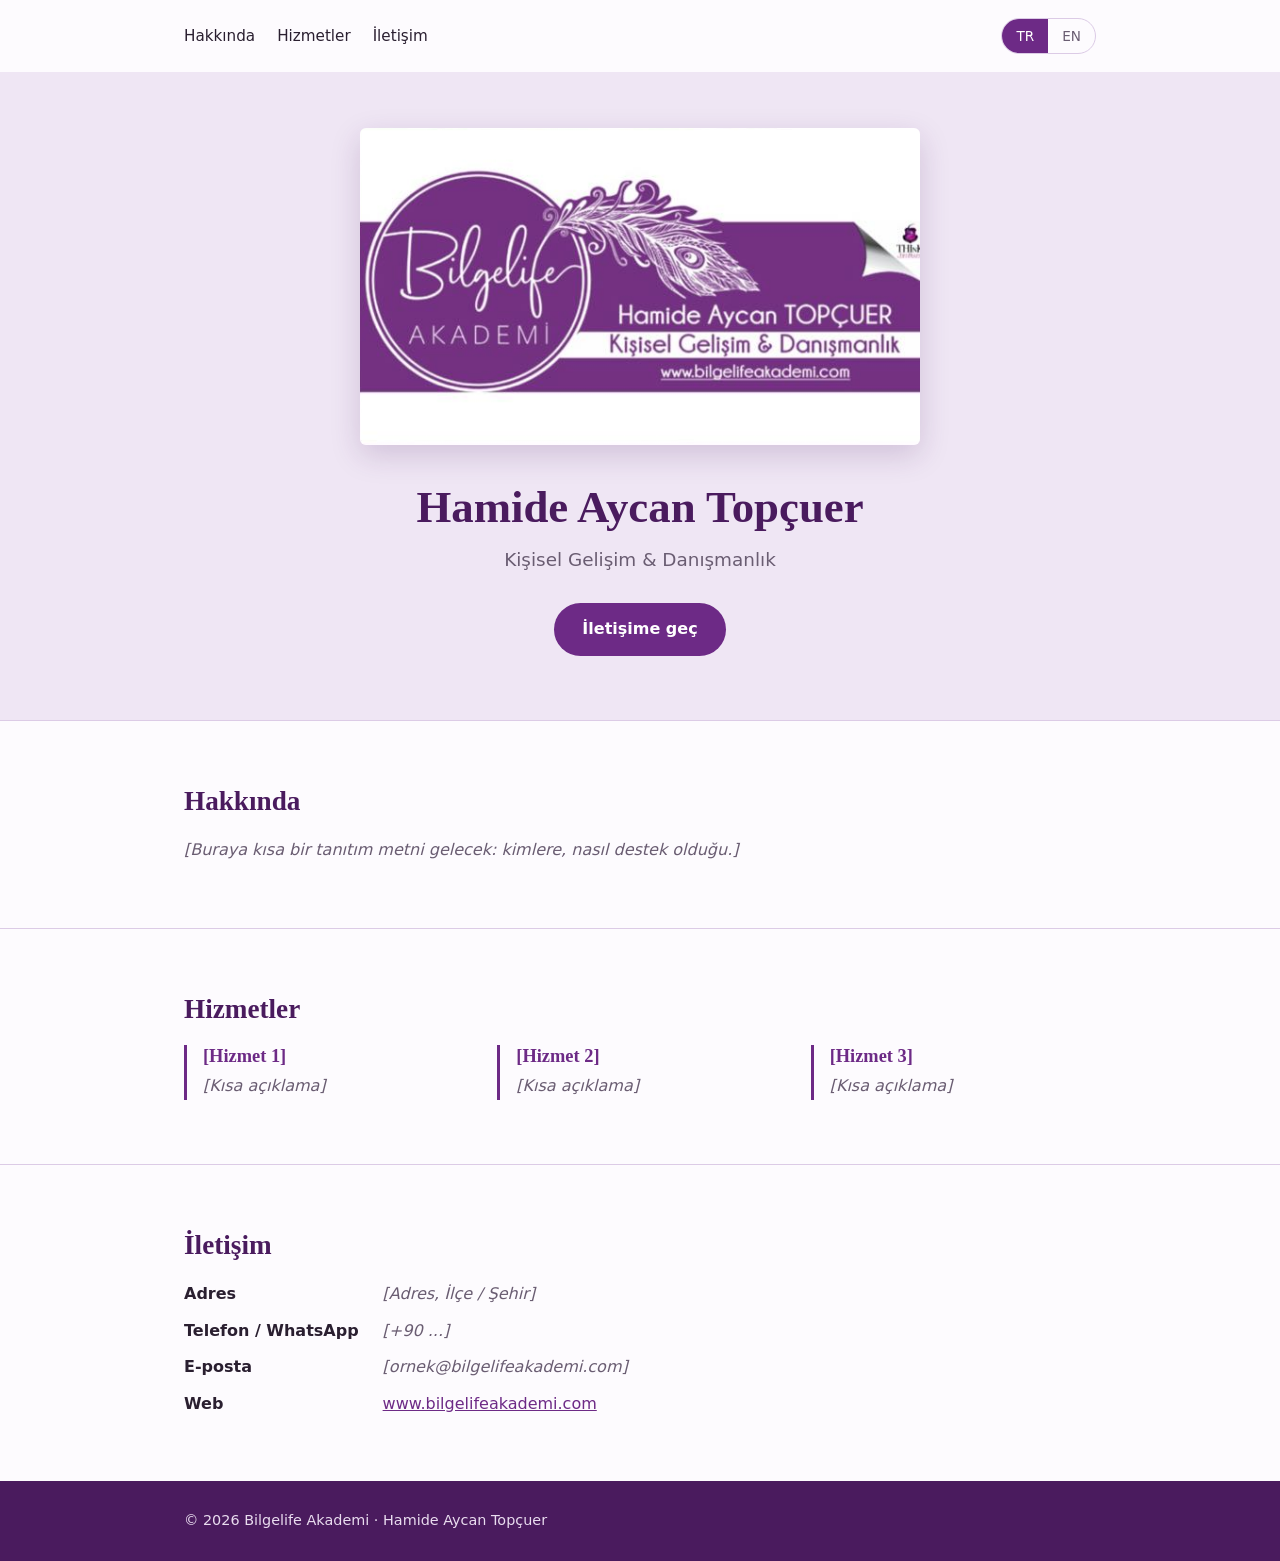
==== index.html @ 2904d598 "website test" ====
<!DOCTYPE html>
<html lang="tr">
<head>
  <meta charset="UTF-8">
  <meta name="viewport" content="width=device-width, initial-scale=1">
  <title>Bilgelife Akademi – Hamide Aycan Topçuer</title>
  <meta name="description" content="Bilgelife Akademi – Kişisel Gelişim & Danışmanlık">
  <style>
    :root {
      --plum: #6d2a86;
      --plum-deep: #4a1b5e;
      --lilac: #efe6f4;
      --paper: #fdfbfe;
      --ink: #2a1f30;
      --muted: #6a5d72;
      --line: #dccbe6;
    }
    * { box-sizing: border-box; margin: 0; padding: 0; }
    html { scroll-behavior: smooth; }
    body {
      font-family: "Segoe UI", system-ui, -apple-system, Roboto, Helvetica, Arial, sans-serif;
      background: var(--paper);
      color: var(--ink);
      line-height: 1.65;
    }
    h1, h2, h3 { font-family: Georgia, "Times New Roman", serif; font-weight: 600; line-height: 1.2; }
    a { color: var(--plum); }
    a:focus-visible, button:focus-visible { outline: 3px solid var(--plum); outline-offset: 3px; border-radius: 4px; }

    .wrap { max-width: 960px; margin: 0 auto; padding: 0 24px; }

    /* Kopfzeile */
    header .wrap { display: flex; justify-content: space-between; align-items: center; padding-top: 18px; padding-bottom: 18px; }
    header nav { display: flex; gap: 22px; font-size: 0.95rem; }
    header nav a { text-decoration: none; color: var(--ink); }
    header nav a:hover { color: var(--plum); }
    .lang { display: flex; border: 1px solid var(--line); border-radius: 999px; overflow: hidden; }
    .lang button {
      background: none; border: 0; padding: 6px 14px; cursor: pointer;
      font: inherit; font-size: 0.85rem; color: var(--muted);
    }
    .lang button[aria-pressed="true"] { background: var(--plum); color: #fff; }

    /* Hero */
    .hero { background: var(--lilac); border-bottom: 1px solid var(--line); }
    .hero .wrap { padding-top: 56px; padding-bottom: 64px; text-align: center; }
    .hero img {
      width: min(100%, 560px); height: auto; display: block; margin: 0 auto 36px;
      border-radius: 6px; box-shadow: 0 10px 30px rgba(74, 27, 94, 0.18);
    }
    .hero h1 { font-size: clamp(1.9rem, 5vw, 2.8rem); color: var(--plum-deep); }
    .hero p.role { margin-top: 10px; font-size: 1.15rem; color: var(--muted); }
    .btn {
      display: inline-block; margin-top: 28px; padding: 13px 28px;
      background: var(--plum); color: #fff; text-decoration: none;
      border-radius: 999px; font-weight: 600;
    }
    .btn:hover { background: var(--plum-deep); }

    /* Abschnitte */
    section { padding: 64px 0; }
    section + section { border-top: 1px solid var(--line); }
    h2 { font-size: 1.7rem; color: var(--plum-deep); margin-bottom: 20px; }
    .text { max-width: 62ch; }
    .todo { color: var(--muted); font-style: italic; }

    .services { display: grid; grid-template-columns: repeat(auto-fit, minmax(240px, 1fr)); gap: 28px; margin-top: 8px; }
    .services h3 { font-size: 1.15rem; margin-bottom: 6px; color: var(--plum); }
    .services div { border-left: 3px solid var(--plum); padding-left: 16px; }

    dl { display: grid; grid-template-columns: max-content 1fr; gap: 10px 24px; }
    dt { font-weight: 600; }

    footer { background: var(--plum-deep); color: #e9dcef; padding: 28px 0; font-size: 0.9rem; }
    footer a { color: #fff; }

    @media (max-width: 620px) {
      header nav { display: none; }
      dl { grid-template-columns: 1fr; gap: 2px; }
      dd { margin-bottom: 12px; }
    }
    @media (prefers-reduced-motion: reduce) { html { scroll-behavior: auto; } }
  </style>
</head>
<body>

  <header>
    <div class="wrap">
      <nav aria-label="Menü">
        <a href="#hakkinda" data-i18n="nav_about">Hakkında</a>
        <a href="#hizmetler" data-i18n="nav_services">Hizmetler</a>
        <a href="#iletisim" data-i18n="nav_contact">İletişim</a>
      </nav>
      <div class="lang" role="group" aria-label="Dil / Language">
        <button type="button" data-lang="tr" aria-pressed="true">TR</button>
        <button type="button" data-lang="en" aria-pressed="false">EN</button>
      </div>
    </div>
  </header>

  <main>
    <div class="hero">
      <div class="wrap">
        <img src="logo.png" alt="Bilgelife Akademi – Hamide Aycan Topçuer, Kişisel Gelişim &amp; Danışmanlık" width="594" height="336">
        <h1>Hamide Aycan Topçuer</h1>
        <p class="role" data-i18n="role">Kişisel Gelişim &amp; Danışmanlık</p>
        <a class="btn" href="#iletisim" data-i18n="cta">İletişime geç</a>
      </div>
    </div>

    <section id="hakkinda">
      <div class="wrap">
        <h2 data-i18n="about_h">Hakkında</h2>
        <p class="text todo" data-i18n="about_p">[Buraya kısa bir tanıtım metni gelecek: kimlere, nasıl destek olduğu.]</p>
      </div>
    </section>

    <section id="hizmetler">
      <div class="wrap">
        <h2 data-i18n="services_h">Hizmetler</h2>
        <div class="services">
          <div>
            <h3 data-i18n="s1_h">[Hizmet 1]</h3>
            <p class="todo" data-i18n="s_p">[Kısa açıklama]</p>
          </div>
          <div>
            <h3 data-i18n="s2_h">[Hizmet 2]</h3>
            <p class="todo" data-i18n="s_p">[Kısa açıklama]</p>
          </div>
          <div>
            <h3 data-i18n="s3_h">[Hizmet 3]</h3>
            <p class="todo" data-i18n="s_p">[Kısa açıklama]</p>
          </div>
        </div>
      </div>
    </section>

    <section id="iletisim">
      <div class="wrap">
        <h2 data-i18n="contact_h">İletişim</h2>
        <dl>
          <dt data-i18n="c_address">Adres</dt>
          <dd class="todo">[Adres, İlçe / Şehir]</dd>
          <dt data-i18n="c_phone">Telefon / WhatsApp</dt>
          <dd class="todo">[+90 ...]</dd>
          <dt data-i18n="c_mail">E-posta</dt>
          <dd class="todo">[ornek@bilgelifeakademi.com]</dd>
          <dt data-i18n="c_web">Web</dt>
          <dd><a href="https://www.bilgelifeakademi.com">www.bilgelifeakademi.com</a></dd>
        </dl>
      </div>
    </section>
  </main>

  <footer>
    <div class="wrap">© <span id="year"></span> Bilgelife Akademi · Hamide Aycan Topçuer</div>
  </footer>

  <script>
    const T = {
      tr: {
        nav_about: "Hakkında", nav_services: "Hizmetler", nav_contact: "İletişim",
        role: "Kişisel Gelişim & Danışmanlık", cta: "İletişime geç",
        about_h: "Hakkında",
        about_p: "[Buraya kısa bir tanıtım metni gelecek: kimlere, nasıl destek olduğu.]",
        services_h: "Hizmetler",
        s1_h: "[Hizmet 1]", s2_h: "[Hizmet 2]", s3_h: "[Hizmet 3]", s_p: "[Kısa açıklama]",
        contact_h: "İletişim", c_address: "Adres", c_phone: "Telefon / WhatsApp", c_mail: "E-posta", c_web: "Web"
      },
      en: {
        nav_about: "About", nav_services: "Services", nav_contact: "Contact",
        role: "Personal Development & Counseling", cta: "Get in touch",
        about_h: "About",
        about_p: "[A short introduction goes here: who she supports and how.]",
        services_h: "Services",
        s1_h: "[Service 1]", s2_h: "[Service 2]", s3_h: "[Service 3]", s_p: "[Short description]",
        contact_h: "Contact", c_address: "Address", c_phone: "Phone / WhatsApp", c_mail: "Email", c_web: "Web"
      }
    };

    function setLang(lang) {
      document.documentElement.lang = lang;
      document.querySelectorAll("[data-i18n]").forEach(el => {
        el.textContent = T[lang][el.dataset.i18n];
      });
      document.querySelectorAll(".lang button").forEach(b => {
        b.setAttribute("aria-pressed", b.dataset.lang === lang);
      });
      try { localStorage.setItem("lang", lang); } catch (e) {}
    }

    document.querySelectorAll(".lang button").forEach(b =>
      b.addEventListener("click", () => setLang(b.dataset.lang))
    );

    let saved = "tr";
    try { saved = localStorage.getItem("lang") || "tr"; } catch (e) {}
    setLang(saved);
    document.getElementById("year").textContent = new Date().getFullYear();
  </script>
</body>
</html>
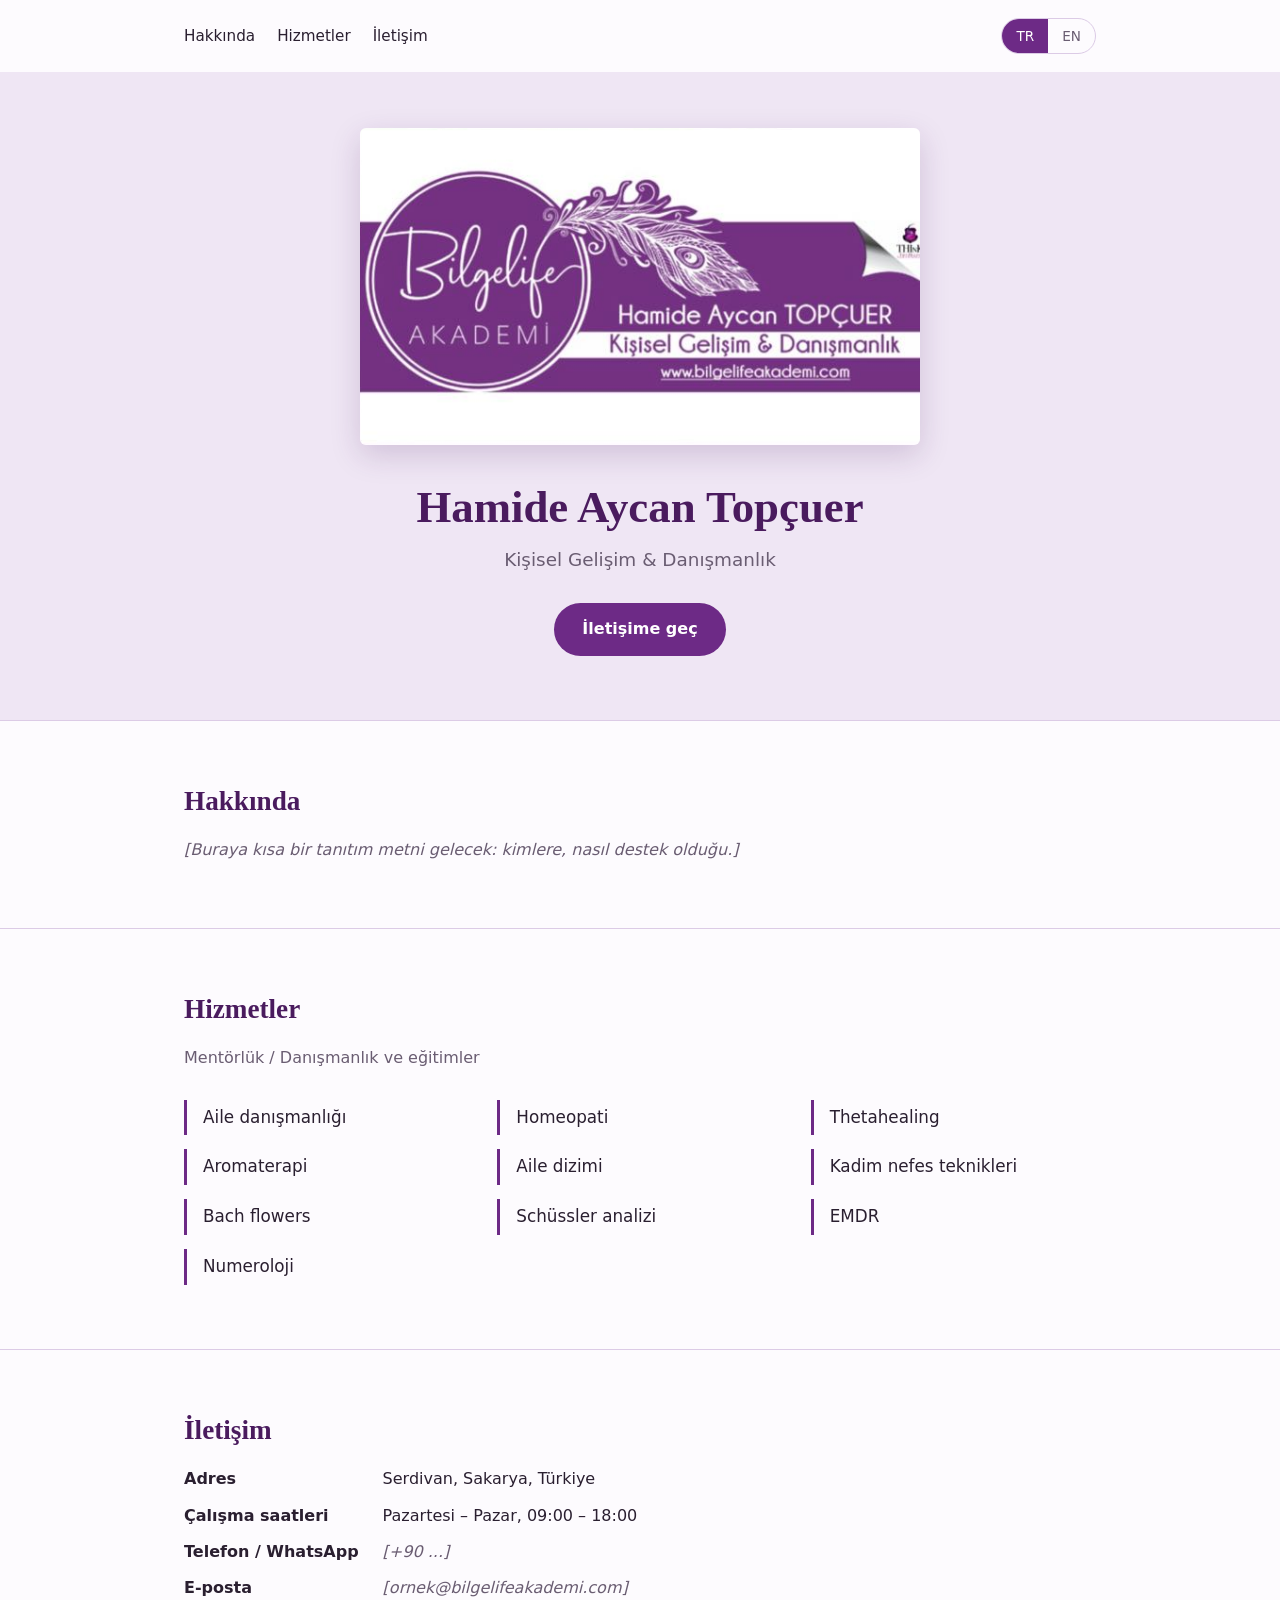
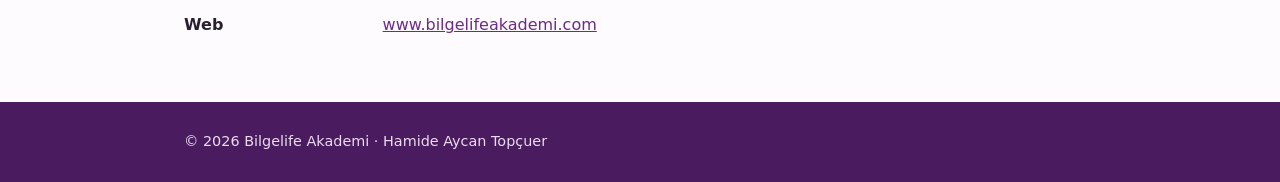
==== commit 9484e89e: "website test" ====
--- a/index.html
+++ b/index.html
@@ -64,9 +64,9 @@
     .text { max-width: 62ch; }
     .todo { color: var(--muted); font-style: italic; }
 
-    .services { display: grid; grid-template-columns: repeat(auto-fit, minmax(240px, 1fr)); gap: 28px; margin-top: 8px; }
-    .services h3 { font-size: 1.15rem; margin-bottom: 6px; color: var(--plum); }
-    .services div { border-left: 3px solid var(--plum); padding-left: 16px; }
+    .lead { max-width: 62ch; color: var(--muted); margin-bottom: 28px; }
+    .services { list-style: none; display: grid; grid-template-columns: repeat(auto-fit, minmax(230px, 1fr)); gap: 14px 28px; }
+    .services li { border-left: 3px solid var(--plum); padding: 4px 0 4px 16px; font-size: 1.05rem; }
 
     dl { display: grid; grid-template-columns: max-content 1fr; gap: 10px 24px; }
     dt { font-weight: 600; }
@@ -118,20 +118,19 @@
     <section id="hizmetler">
       <div class="wrap">
         <h2 data-i18n="services_h">Hizmetler</h2>
-        <div class="services">
-          <div>
-            <h3 data-i18n="s1_h">[Hizmet 1]</h3>
-            <p class="todo" data-i18n="s_p">[Kısa açıklama]</p>
-          </div>
-          <div>
-            <h3 data-i18n="s2_h">[Hizmet 2]</h3>
-            <p class="todo" data-i18n="s_p">[Kısa açıklama]</p>
-          </div>
-          <div>
-            <h3 data-i18n="s3_h">[Hizmet 3]</h3>
-            <p class="todo" data-i18n="s_p">[Kısa açıklama]</p>
-          </div>
-        </div>
+        <p class="lead" data-i18n="services_lead">Mentörlük / Danışmanlık ve eğitimler</p>
+        <ul class="services">
+          <li data-i18n="sv1">Aile danışmanlığı</li>
+          <li data-i18n="sv2">Homeopati</li>
+          <li data-i18n="sv3">Thetahealing</li>
+          <li data-i18n="sv4">Aromaterapi</li>
+          <li data-i18n="sv5">Aile dizimi</li>
+          <li data-i18n="sv6">Kadim nefes teknikleri</li>
+          <li data-i18n="sv7">Bach flowers</li>
+          <li data-i18n="sv8">Schüssler analizi</li>
+          <li data-i18n="sv9">EMDR</li>
+          <li data-i18n="sv10">Numeroloji</li>
+        </ul>
       </div>
     </section>
 
@@ -140,7 +139,9 @@
         <h2 data-i18n="contact_h">İletişim</h2>
         <dl>
           <dt data-i18n="c_address">Adres</dt>
-          <dd class="todo">[Adres, İlçe / Şehir]</dd>
+          <dd data-i18n="c_address_v">Serdivan, Sakarya, Türkiye <span class="todo">[+ Sokak / No]</span></dd>
+          <dt data-i18n="c_hours">Çalışma saatleri</dt>
+          <dd data-i18n="c_hours_v">Pazartesi – Pazar, 09:00 – 18:00</dd>
           <dt data-i18n="c_phone">Telefon / WhatsApp</dt>
           <dd class="todo">[+90 ...]</dd>
           <dt data-i18n="c_mail">E-posta</dt>
@@ -164,8 +165,11 @@
         about_h: "Hakkında",
         about_p: "[Buraya kısa bir tanıtım metni gelecek: kimlere, nasıl destek olduğu.]",
         services_h: "Hizmetler",
-        s1_h: "[Hizmet 1]", s2_h: "[Hizmet 2]", s3_h: "[Hizmet 3]", s_p: "[Kısa açıklama]",
-        contact_h: "İletişim", c_address: "Adres", c_phone: "Telefon / WhatsApp", c_mail: "E-posta", c_web: "Web"
+        services_lead: "Mentörlük / Danışmanlık ve eğitimler",
+        sv1: "Aile danışmanlığı", sv2: "Homeopati", sv3: "Thetahealing", sv4: "Aromaterapi", sv5: "Aile dizimi",
+        sv6: "Kadim nefes teknikleri", sv7: "Bach flowers", sv8: "Schüssler analizi", sv9: "EMDR", sv10: "Numeroloji",
+        contact_h: "İletişim", c_address: "Adres", c_address_v: "Serdivan, Sakarya, Türkiye",
+        c_hours: "Çalışma saatleri", c_hours_v: "Pazartesi – Pazar, 09:00 – 18:00", c_phone: "Telefon / WhatsApp", c_mail: "E-posta", c_web: "Web"
       },
       en: {
         nav_about: "About", nav_services: "Services", nav_contact: "Contact",
@@ -173,8 +177,11 @@
         about_h: "About",
         about_p: "[A short introduction goes here: who she supports and how.]",
         services_h: "Services",
-        s1_h: "[Service 1]", s2_h: "[Service 2]", s3_h: "[Service 3]", s_p: "[Short description]",
-        contact_h: "Contact", c_address: "Address", c_phone: "Phone / WhatsApp", c_mail: "Email", c_web: "Web"
+        services_lead: "Mentoring / counseling and training",
+        sv1: "Family counseling", sv2: "Homeopathy", sv3: "ThetaHealing", sv4: "Aromatherapy", sv5: "Family constellation",
+        sv6: "Ancient breathing techniques", sv7: "Bach flowers", sv8: "Schüssler analysis", sv9: "EMDR", sv10: "Numerology",
+        contact_h: "Contact", c_address: "Address", c_address_v: "Serdivan, Sakarya, Türkiye",
+        c_hours: "Opening hours", c_hours_v: "Monday – Sunday, 09:00 – 18:00", c_phone: "Phone / WhatsApp", c_mail: "Email", c_web: "Web"
       }
     };
 
@@ -199,4 +206,4 @@
     document.getElementById("year").textContent = new Date().getFullYear();
   </script>
 </body>
-</html>
+</html>
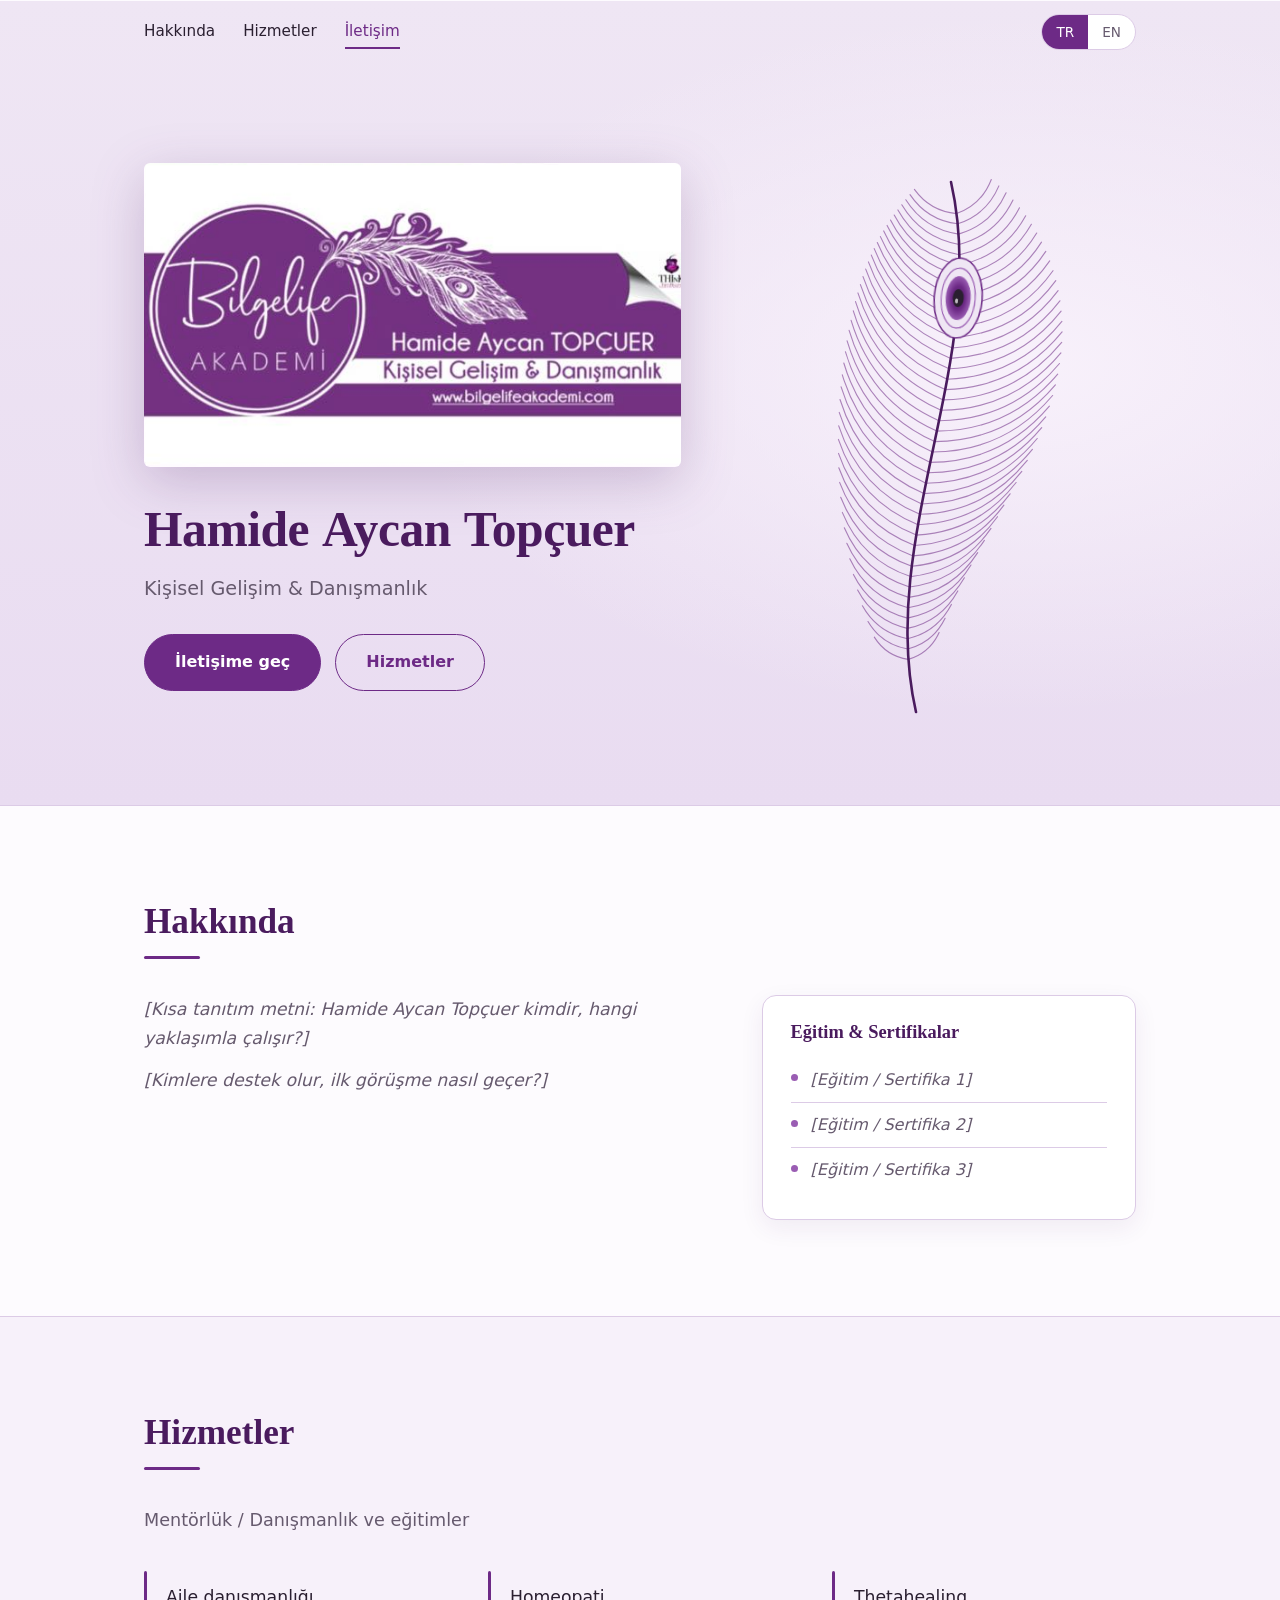
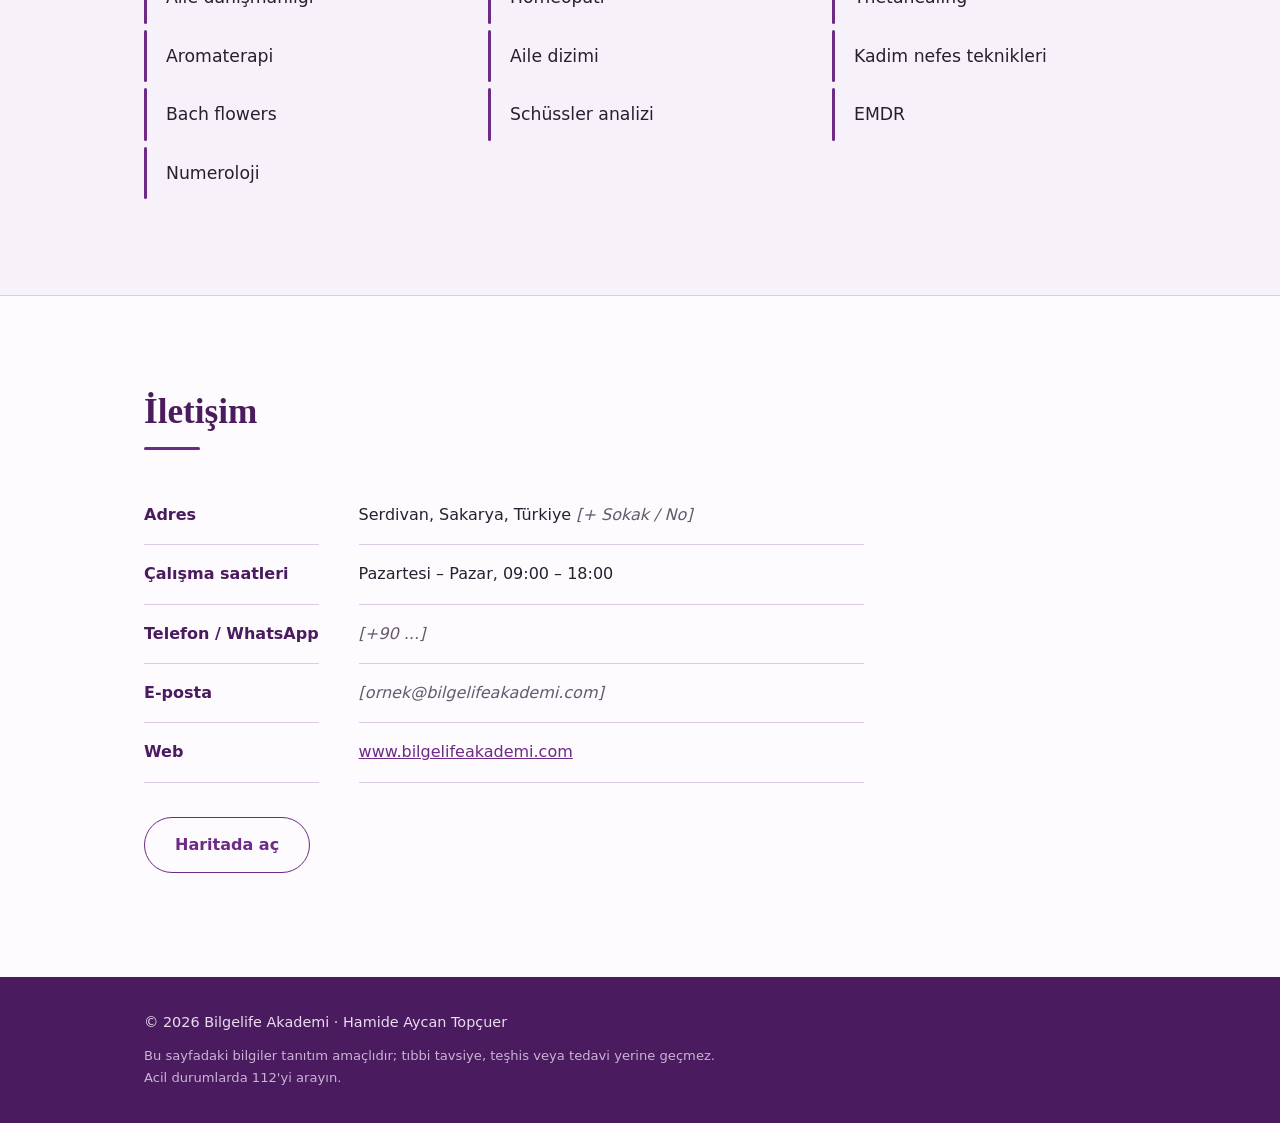
==== commit 5499153a: "upgrade" ====
--- a/index.html
+++ b/index.html
@@ -4,87 +4,198 @@
   <meta charset="UTF-8">
   <meta name="viewport" content="width=device-width, initial-scale=1">
   <title>Bilgelife Akademi – Hamide Aycan Topçuer</title>
-  <meta name="description" content="Bilgelife Akademi – Kişisel Gelişim & Danışmanlık">
+  <meta name="description" content="Bilgelife Akademi – Kişisel Gelişim & Danışmanlık. Serdivan, Sakarya.">
+  <meta name="theme-color" content="#6d2a86">
+  <meta property="og:title" content="Bilgelife Akademi – Hamide Aycan Topçuer">
+  <meta property="og:description" content="Kişisel Gelişim & Danışmanlık – Serdivan, Sakarya">
+  <meta property="og:image" content="logo.png">
+  <link rel="icon" href="data:image/svg+xml,%3Csvg xmlns='http://www.w3.org/2000/svg' viewBox='0 0 64 64'%3E%3Ccircle cx='32' cy='32' r='30' fill='%236d2a86'/%3E%3Ctext x='32' y='43' font-size='34' text-anchor='middle' fill='white' font-family='Georgia,serif'%3EB%3C/text%3E%3C/svg%3E">
+  <script>document.documentElement.classList.add('js');</script>
   <style>
     :root {
       --plum: #6d2a86;
       --plum-deep: #4a1b5e;
+      --plum-soft: #9a5db3;
       --lilac: #efe6f4;
+      --lilac-soft: #f7f1fa;
       --paper: #fdfbfe;
       --ink: #2a1f30;
-      --muted: #6a5d72;
+      --muted: #665a6e;
       --line: #dccbe6;
+      --ease: cubic-bezier(.22, .7, .2, 1);
     }
     * { box-sizing: border-box; margin: 0; padding: 0; }
-    html { scroll-behavior: smooth; }
+    html { scroll-behavior: smooth; scroll-padding-top: 72px; }
     body {
       font-family: "Segoe UI", system-ui, -apple-system, Roboto, Helvetica, Arial, sans-serif;
-      background: var(--paper);
-      color: var(--ink);
-      line-height: 1.65;
-    }
-    h1, h2, h3 { font-family: Georgia, "Times New Roman", serif; font-weight: 600; line-height: 1.2; }
+      background: var(--paper); color: var(--ink); line-height: 1.65; overflow-x: hidden;
+    }
+    h1, h2, h3 { font-family: Georgia, "Times New Roman", serif; font-weight: 600; line-height: 1.15; }
     a { color: var(--plum); }
     a:focus-visible, button:focus-visible { outline: 3px solid var(--plum); outline-offset: 3px; border-radius: 4px; }
-
-    .wrap { max-width: 960px; margin: 0 auto; padding: 0 24px; }
-
-    /* Kopfzeile */
-    header .wrap { display: flex; justify-content: space-between; align-items: center; padding-top: 18px; padding-bottom: 18px; }
-    header nav { display: flex; gap: 22px; font-size: 0.95rem; }
-    header nav a { text-decoration: none; color: var(--ink); }
-    header nav a:hover { color: var(--plum); }
-    .lang { display: flex; border: 1px solid var(--line); border-radius: 999px; overflow: hidden; }
-    .lang button {
-      background: none; border: 0; padding: 6px 14px; cursor: pointer;
-      font: inherit; font-size: 0.85rem; color: var(--muted);
-    }
+    .wrap { max-width: 1040px; margin: 0 auto; padding: 0 24px; }
+    .skip { position: absolute; left: 12px; top: -60px; background: var(--plum); color: #fff; padding: 8px 14px; border-radius: 6px; z-index: 50; }
+    .skip:focus { top: 10px; }
+
+    /* ---------- Header ---------- */
+    header {
+      position: sticky; top: 0; z-index: 20; border-bottom: 1px solid transparent;
+      transition: background .35s, border-color .35s;
+    }
+    header.scrolled {
+      background: rgba(253, 251, 254, .88); border-bottom-color: var(--line);
+      backdrop-filter: blur(10px); -webkit-backdrop-filter: blur(10px);
+    }
+    header .wrap { display: flex; justify-content: space-between; align-items: center; height: 64px; }
+    nav { display: flex; gap: 28px; font-size: .95rem; }
+    nav a { position: relative; text-decoration: none; color: var(--ink); padding: 4px 0; }
+    nav a::after {
+      content: ""; position: absolute; left: 0; right: 0; bottom: 0; height: 2px; background: var(--plum);
+      transform: scaleX(0); transform-origin: left; transition: transform .4s var(--ease);
+    }
+    nav a:hover::after, nav a.active::after { transform: scaleX(1); }
+    nav a.active { color: var(--plum); }
+    .lang { display: flex; border: 1px solid var(--line); border-radius: 999px; overflow: hidden; background: #fff; }
+    .lang button { background: none; border: 0; padding: 6px 14px; cursor: pointer; font: inherit; font-size: .85rem; color: var(--muted); transition: background .3s, color .3s; }
     .lang button[aria-pressed="true"] { background: var(--plum); color: #fff; }
 
-    /* Hero */
-    .hero { background: var(--lilac); border-bottom: 1px solid var(--line); }
-    .hero .wrap { padding-top: 56px; padding-bottom: 64px; text-align: center; }
-    .hero img {
-      width: min(100%, 560px); height: auto; display: block; margin: 0 auto 36px;
-      border-radius: 6px; box-shadow: 0 10px 30px rgba(74, 27, 94, 0.18);
-    }
-    .hero h1 { font-size: clamp(1.9rem, 5vw, 2.8rem); color: var(--plum-deep); }
-    .hero p.role { margin-top: 10px; font-size: 1.15rem; color: var(--muted); }
+    /* ---------- Hero ---------- */
+    .hero {
+      position: relative; margin-top: -64px; padding-top: 64px; overflow: hidden;
+      background:
+        radial-gradient(900px 500px at 80% 45%, #f8f1fb 0%, transparent 70%),
+        linear-gradient(180deg, var(--lilac) 0%, #e9dcf1 100%);
+      border-bottom: 1px solid var(--line);
+    }
+    .hero .wrap {
+      display: grid; grid-template-columns: 1.1fr .9fr; align-items: center; gap: 16px;
+      min-height: min(740px, 90vh); padding-top: 32px; padding-bottom: 48px;
+    }
+    .hero-text { position: relative; z-index: 2; }
+    .logo-shadow { filter: drop-shadow(0 14px 26px rgba(74, 27, 94, .22)); max-width: 540px; }
+    .logo-shadow img { display: block; width: 100%; height: auto; border-radius: 6px; }
+    .hero h1 { margin-top: 34px; font-size: clamp(2rem, 4.4vw, 3.1rem); color: var(--plum-deep); letter-spacing: -.01em; }
+    .hero h1 .w { display: inline-block; overflow: hidden; vertical-align: top; padding-bottom: .14em; margin-right: .26em; }
+    .hero h1 .w > span { display: inline-block; }
+    .role { margin-top: 8px; font-size: 1.2rem; color: var(--muted); }
+    .actions { display: flex; flex-wrap: wrap; gap: 14px; margin-top: 30px; }
+
     .btn {
-      display: inline-block; margin-top: 28px; padding: 13px 28px;
-      background: var(--plum); color: #fff; text-decoration: none;
-      border-radius: 999px; font-weight: 600;
-    }
-    .btn:hover { background: var(--plum-deep); }
-
-    /* Abschnitte */
-    section { padding: 64px 0; }
+      position: relative; display: inline-block; padding: 14px 30px; overflow: hidden; cursor: pointer;
+      background: var(--plum); color: #fff; text-decoration: none; border-radius: 999px; font-weight: 600;
+      border: 1.5px solid var(--plum); transition: transform .35s var(--ease), box-shadow .35s, color .35s;
+    }
+    .btn::before {
+      content: ""; position: absolute; inset: 0; background: var(--plum-deep);
+      transform: translateY(101%); transition: transform .45s var(--ease);
+    }
+    .btn span { position: relative; }
+    .btn:hover { transform: translateY(-2px); box-shadow: 0 10px 22px rgba(74, 27, 94, .28); }
+    .btn:hover::before { transform: translateY(0); }
+    .btn.ghost { background: transparent; color: var(--plum); }
+    .btn.ghost::before { background: var(--plum); }
+    .btn.ghost:hover { color: #fff; }
+
+    /* Feder */
+    .feather-box { position: relative; display: flex; align-items: center; justify-content: center; min-height: 420px; }
+    #feather { width: 100%; max-width: 380px; height: auto; overflow: visible; will-change: transform; }
+    #feather path.barb { fill: none; stroke: var(--plum); stroke-width: 1.1; stroke-linecap: round; opacity: .55; }
+    #feather path.spine { fill: none; stroke: var(--plum-deep); stroke-width: 2.6; stroke-linecap: round; }
+    .js #feather path { stroke-dasharray: 1; stroke-dashoffset: 1; animation: draw var(--dur, 1s) var(--ease) var(--d, 0s) forwards; }
+    .js #feather .eye { opacity: 0; transform-box: fill-box; transform-origin: center; animation: pop 1.1s var(--ease) 2.5s forwards; }
+    @keyframes draw { to { stroke-dashoffset: 0; } }
+    @keyframes pop { from { opacity: 0; transform: scale(.4); } to { opacity: 1; transform: scale(1); } } }
+
+    /* Hero-Choreografie */
+    .js .logo-shadow img { clip-path: inset(0 100% 0 0); animation: wipe 1.3s var(--ease) .25s forwards; }
+    .js .hero h1 .w > span { transform: translateY(110%); animation: rise .9s var(--ease) forwards; }
+    .js .hero h1 .w:nth-child(1) > span { animation-delay: 1.0s; }
+    .js .hero h1 .w:nth-child(2) > span { animation-delay: 1.12s; }
+    .js .hero h1 .w:nth-child(3) > span { animation-delay: 1.24s; }
+    .js .role, .js .actions { opacity: 0; transform: translateY(12px); animation: fadeup .9s var(--ease) forwards; }
+    .js .role { animation-delay: 1.5s; }
+    .js .actions { animation-delay: 1.75s; }
+    @keyframes wipe { to { clip-path: inset(0 0 0 0); } }
+    @keyframes rise { to { transform: translateY(0); } }
+    @keyframes fadeup { to { opacity: 1; transform: translateY(0); } }
+
+    /* ---------- Abschnitte ---------- */
+    section { padding: 96px 0; }
     section + section { border-top: 1px solid var(--line); }
-    h2 { font-size: 1.7rem; color: var(--plum-deep); margin-bottom: 20px; }
-    .text { max-width: 62ch; }
+    section.tint { background: var(--lilac-soft); }
+    h2 { font-size: clamp(1.7rem, 3vw, 2.2rem); color: var(--plum-deep); margin-bottom: 36px; }
+    h2::after {
+      content: ""; display: block; height: 3px; width: 56px; margin-top: 14px; background: var(--plum);
+      border-radius: 2px; transform-origin: left; transition: transform .9s var(--ease) .15s;
+    }
+    .js h2::after { transform: scaleX(0); }
+    .js h2.in::after { transform: scaleX(1); }
     .todo { color: var(--muted); font-style: italic; }
-
-    .lead { max-width: 62ch; color: var(--muted); margin-bottom: 28px; }
-    .services { list-style: none; display: grid; grid-template-columns: repeat(auto-fit, minmax(230px, 1fr)); gap: 14px 28px; }
-    .services li { border-left: 3px solid var(--plum); padding: 4px 0 4px 16px; font-size: 1.05rem; }
-
-    dl { display: grid; grid-template-columns: max-content 1fr; gap: 10px 24px; }
-    dt { font-weight: 600; }
-
-    footer { background: var(--plum-deep); color: #e9dcef; padding: 28px 0; font-size: 0.9rem; }
-    footer a { color: #fff; }
-
-    @media (max-width: 620px) {
-      header nav { display: none; }
-      dl { grid-template-columns: 1fr; gap: 2px; }
-      dd { margin-bottom: 12px; }
-    }
-    @media (prefers-reduced-motion: reduce) { html { scroll-behavior: auto; } }
+    .lead { max-width: 62ch; color: var(--muted); font-size: 1.1rem; margin-bottom: 36px; }
+
+    .about-grid { display: grid; grid-template-columns: 1.2fr .8fr; gap: 56px; align-items: start; }
+    .about-grid p { max-width: 58ch; font-size: 1.08rem; }
+    .about-grid p + p { margin-top: 14px; }
+    .card { background: #fff; border: 1px solid var(--line); border-radius: 14px; padding: 26px 28px; box-shadow: 0 8px 24px rgba(74, 27, 94, .07); }
+    .card h3 { font-size: 1.15rem; color: var(--plum-deep); margin-bottom: 14px; }
+    .card ul { list-style: none; }
+    .card li { padding: 9px 0 9px 20px; border-top: 1px solid var(--line); position: relative; }
+    .card li:first-child { border-top: 0; }
+    .card li::before { content: ""; position: absolute; left: 0; top: 1.05em; width: 7px; height: 7px; border-radius: 50%; background: var(--plum-soft); }
+
+    .services { list-style: none; display: grid; grid-template-columns: repeat(auto-fit, minmax(240px, 1fr)); gap: 6px 40px; }
+    .services li {
+      position: relative; padding: 12px 0 12px 22px; font-size: 1.08rem;
+      transition: color .3s, padding-left .4s var(--ease);
+    }
+    .services li:hover { color: var(--plum); padding-left: 28px; }
+    .services li::before { content: ""; position: absolute; left: 0; top: 0; bottom: 0; width: 3px; background: var(--plum); transform-origin: top; border-radius: 2px; }
+    .js .services li { opacity: 0; transition: opacity .8s var(--ease) calc(var(--i) * 90ms), color .3s, padding-left .4s var(--ease); }
+    .js .services li::before { transform: scaleY(0); transition: transform .8s var(--ease) calc(var(--i) * 90ms); }
+    .js .services.in li { opacity: 1; }
+    .js .services.in li::before { transform: scaleY(1); }
+
+    dl { display: grid; grid-template-columns: max-content 1fr; gap: 0 40px; max-width: 720px; }
+    dt, dd { padding: 16px 0; border-bottom: 1px solid var(--line); }
+    dt { font-weight: 600; color: var(--plum-deep); }
+    .js dl dt, .js dl dd { opacity: 0; transform: translateY(10px); transition: opacity .8s var(--ease) calc(var(--i) * 80ms), transform .8s var(--ease) calc(var(--i) * 80ms); }
+    .js dl.in dt, .js dl.in dd { opacity: 1; transform: none; }
+    .contact-actions { margin-top: 34px; }
+
+    .js .fade { opacity: 0; transform: translateY(12px); transition: opacity .9s var(--ease), transform .9s var(--ease); }
+    .js .fade.in { opacity: 1; transform: none; }
+    main { transition: opacity .18s; }
+    main.switching { opacity: 0; }
+
+    footer { background: var(--plum-deep); color: #e9dcef; padding: 34px 0; font-size: .9rem; }
+    footer .note { margin-top: 10px; font-size: .82rem; color: #c9b4d4; max-width: 70ch; }
+
+    /* ---------- Responsive ---------- */
+    @media (max-width: 860px) {
+      nav { gap: 16px; font-size: .88rem; }
+      .hero .wrap { grid-template-columns: 1fr; min-height: 0; padding-top: 20px; }
+      .feather-box { order: -1; min-height: 0; height: 260px; }
+      #feather { max-width: 200px; }
+      .about-grid { grid-template-columns: 1fr; gap: 36px; }
+      dl { grid-template-columns: 1fr; }
+      dt { border-bottom: 0; padding-bottom: 0; }
+      section { padding: 72px 0; }
+    }
+    @media (prefers-reduced-motion: reduce) {
+      html { scroll-behavior: auto; }
+      .js #feather path, .js #feather .eye, .js .logo-shadow img, .js .hero h1 .w > span, .js .role, .js .actions {
+        animation: none !important; stroke-dashoffset: 0 !important; opacity: 1 !important; transform: none !important; clip-path: none !important;
+      }
+      .js #feather path.barb { opacity: .55 !important; }
+      .js .services li, .js dl dt, .js dl dd, .js .fade { opacity: 1 !important; transform: none !important; transition: none !important; }
+      .js .services li::before, .js h2::after { transform: none !important; transition: none !important; }
+    }
   </style>
 </head>
 <body>
-
-  <header>
+  <a class="skip" href="#hakkinda" data-i18n="skip">İçeriğe geç</a>
+
+  <header id="top">
     <div class="wrap">
       <nav aria-label="Menü">
         <a href="#hakkinda" data-i18n="nav_about">Hakkında</a>
@@ -101,35 +212,60 @@
   <main>
     <div class="hero">
       <div class="wrap">
-        <img src="logo.png" alt="Bilgelife Akademi – Hamide Aycan Topçuer, Kişisel Gelişim &amp; Danışmanlık" width="594" height="336">
-        <h1>Hamide Aycan Topçuer</h1>
-        <p class="role" data-i18n="role">Kişisel Gelişim &amp; Danışmanlık</p>
-        <a class="btn" href="#iletisim" data-i18n="cta">İletişime geç</a>
+        <div class="hero-text">
+          <div class="logo-shadow">
+            <img src="logo.png" alt="Bilgelife Akademi – Hamide Aycan Topçuer, Kişisel Gelişim &amp; Danışmanlık" width="594" height="336">
+          </div>
+          <h1 aria-label="Hamide Aycan Topçuer">
+            <span class="w" aria-hidden="true"><span>Hamide</span></span><span class="w" aria-hidden="true"><span>Aycan</span></span><span class="w" aria-hidden="true"><span>Topçuer</span></span>
+          </h1>
+          <p class="role" data-i18n="role">Kişisel Gelişim &amp; Danışmanlık</p>
+          <div class="actions">
+            <a class="btn" href="#iletisim"><span data-i18n="cta">İletişime geç</span></a>
+            <a class="btn ghost" href="#hizmetler"><span data-i18n="cta2">Hizmetler</span></a>
+          </div>
+        </div>
+        <div class="feather-box" aria-hidden="true">
+          <svg id="feather" viewBox="0 0 380 600" xmlns="http://www.w3.org/2000/svg"></svg>
+        </div>
       </div>
     </div>
 
     <section id="hakkinda">
       <div class="wrap">
         <h2 data-i18n="about_h">Hakkında</h2>
-        <p class="text todo" data-i18n="about_p">[Buraya kısa bir tanıtım metni gelecek: kimlere, nasıl destek olduğu.]</p>
+        <div class="about-grid">
+          <div class="fade">
+            <p class="todo" data-i18n="about_p1">[Kısa tanıtım metni: Hamide Aycan Topçuer kimdir, hangi yaklaşımla çalışır?]</p>
+            <p class="todo" data-i18n="about_p2">[Kimlere destek olur, ilk görüşme nasıl geçer?]</p>
+          </div>
+          <div class="card fade">
+            <h3 data-i18n="quals_h">Eğitim &amp; Sertifikalar</h3>
+            <ul>
+              <li class="todo" data-i18n="q1">[Eğitim / Sertifika 1]</li>
+              <li class="todo" data-i18n="q2">[Eğitim / Sertifika 2]</li>
+              <li class="todo" data-i18n="q3">[Eğitim / Sertifika 3]</li>
+            </ul>
+          </div>
+        </div>
       </div>
     </section>
 
-    <section id="hizmetler">
+    <section id="hizmetler" class="tint">
       <div class="wrap">
         <h2 data-i18n="services_h">Hizmetler</h2>
-        <p class="lead" data-i18n="services_lead">Mentörlük / Danışmanlık ve eğitimler</p>
+        <p class="lead fade" data-i18n="services_lead">Mentörlük / Danışmanlık ve eğitimler</p>
         <ul class="services">
-          <li data-i18n="sv1">Aile danışmanlığı</li>
-          <li data-i18n="sv2">Homeopati</li>
-          <li data-i18n="sv3">Thetahealing</li>
-          <li data-i18n="sv4">Aromaterapi</li>
-          <li data-i18n="sv5">Aile dizimi</li>
-          <li data-i18n="sv6">Kadim nefes teknikleri</li>
-          <li data-i18n="sv7">Bach flowers</li>
-          <li data-i18n="sv8">Schüssler analizi</li>
-          <li data-i18n="sv9">EMDR</li>
-          <li data-i18n="sv10">Numeroloji</li>
+          <li style="--i:0" data-i18n="sv1">Aile danışmanlığı</li>
+          <li style="--i:1" data-i18n="sv2">Homeopati</li>
+          <li style="--i:2" data-i18n="sv3">Thetahealing</li>
+          <li style="--i:3" data-i18n="sv4">Aromaterapi</li>
+          <li style="--i:4" data-i18n="sv5">Aile dizimi</li>
+          <li style="--i:5" data-i18n="sv6">Kadim nefes teknikleri</li>
+          <li style="--i:6" data-i18n="sv7">Bach flowers</li>
+          <li style="--i:7" data-i18n="sv8">Schüssler analizi</li>
+          <li style="--i:8" data-i18n="sv9">EMDR</li>
+          <li style="--i:9" data-i18n="sv10">Numeroloji</li>
         </ul>
       </div>
     </section>
@@ -138,72 +274,198 @@
       <div class="wrap">
         <h2 data-i18n="contact_h">İletişim</h2>
         <dl>
-          <dt data-i18n="c_address">Adres</dt>
-          <dd data-i18n="c_address_v">Serdivan, Sakarya, Türkiye <span class="todo">[+ Sokak / No]</span></dd>
-          <dt data-i18n="c_hours">Çalışma saatleri</dt>
-          <dd data-i18n="c_hours_v">Pazartesi – Pazar, 09:00 – 18:00</dd>
-          <dt data-i18n="c_phone">Telefon / WhatsApp</dt>
-          <dd class="todo">[+90 ...]</dd>
-          <dt data-i18n="c_mail">E-posta</dt>
-          <dd class="todo">[ornek@bilgelifeakademi.com]</dd>
-          <dt data-i18n="c_web">Web</dt>
-          <dd><a href="https://www.bilgelifeakademi.com">www.bilgelifeakademi.com</a></dd>
+          <dt style="--i:0" data-i18n="c_address">Adres</dt>
+          <dd style="--i:0"><span data-i18n="c_address_v">Serdivan, Sakarya, Türkiye</span> <span class="todo">[+ Sokak / No]</span></dd>
+          <dt style="--i:1" data-i18n="c_hours">Çalışma saatleri</dt>
+          <dd style="--i:1" data-i18n="c_hours_v">Pazartesi – Pazar, 09:00 – 18:00</dd>
+          <dt style="--i:2" data-i18n="c_phone">Telefon / WhatsApp</dt>
+          <dd style="--i:2" class="todo">[+90 ...]</dd>
+          <dt style="--i:3" data-i18n="c_mail">E-posta</dt>
+          <dd style="--i:3" class="todo">[ornek@bilgelifeakademi.com]</dd>
+          <dt style="--i:4" data-i18n="c_web">Web</dt>
+          <dd style="--i:4"><a href="https://www.bilgelifeakademi.com">www.bilgelifeakademi.com</a></dd>
         </dl>
+        <div class="contact-actions fade">
+          <a class="btn ghost" href="https://www.google.com/maps/search/?api=1&query=Serdivan+Sakarya" target="_blank" rel="noopener"><span data-i18n="map">Haritada aç</span></a>
+        </div>
       </div>
     </section>
   </main>
 
   <footer>
-    <div class="wrap">© <span id="year"></span> Bilgelife Akademi · Hamide Aycan Topçuer</div>
+    <div class="wrap">
+      <div>© <span id="year"></span> Bilgelife Akademi · Hamide Aycan Topçuer</div>
+      <p class="note" data-i18n="disclaimer">Bu sayfadaki bilgiler tanıtım amaçlıdır; tıbbi tavsiye, teşhis veya tedavi yerine geçmez. Acil durumlarda 112'yi arayın.</p>
+    </div>
   </footer>
 
   <script>
+    /* ---------- Übersetzungen ---------- */
     const T = {
       tr: {
+        skip: "İçeriğe geç",
         nav_about: "Hakkında", nav_services: "Hizmetler", nav_contact: "İletişim",
-        role: "Kişisel Gelişim & Danışmanlık", cta: "İletişime geç",
+        role: "Kişisel Gelişim & Danışmanlık", cta: "İletişime geç", cta2: "Hizmetler",
         about_h: "Hakkında",
-        about_p: "[Buraya kısa bir tanıtım metni gelecek: kimlere, nasıl destek olduğu.]",
+        about_p1: "[Kısa tanıtım metni: Hamide Aycan Topçuer kimdir, hangi yaklaşımla çalışır?]",
+        about_p2: "[Kimlere destek olur, ilk görüşme nasıl geçer?]",
+        quals_h: "Eğitim & Sertifikalar",
+        q1: "[Eğitim / Sertifika 1]", q2: "[Eğitim / Sertifika 2]", q3: "[Eğitim / Sertifika 3]",
         services_h: "Hizmetler",
         services_lead: "Mentörlük / Danışmanlık ve eğitimler",
         sv1: "Aile danışmanlığı", sv2: "Homeopati", sv3: "Thetahealing", sv4: "Aromaterapi", sv5: "Aile dizimi",
         sv6: "Kadim nefes teknikleri", sv7: "Bach flowers", sv8: "Schüssler analizi", sv9: "EMDR", sv10: "Numeroloji",
         contact_h: "İletişim", c_address: "Adres", c_address_v: "Serdivan, Sakarya, Türkiye",
-        c_hours: "Çalışma saatleri", c_hours_v: "Pazartesi – Pazar, 09:00 – 18:00", c_phone: "Telefon / WhatsApp", c_mail: "E-posta", c_web: "Web"
+        c_hours: "Çalışma saatleri", c_hours_v: "Pazartesi – Pazar, 09:00 – 18:00",
+        c_phone: "Telefon / WhatsApp", c_mail: "E-posta", c_web: "Web", map: "Haritada aç",
+        disclaimer: "Bu sayfadaki bilgiler tanıtım amaçlıdır; tıbbi tavsiye, teşhis veya tedavi yerine geçmez. Acil durumlarda 112'yi arayın."
       },
       en: {
+        skip: "Skip to content",
         nav_about: "About", nav_services: "Services", nav_contact: "Contact",
-        role: "Personal Development & Counseling", cta: "Get in touch",
+        role: "Personal Development & Counseling", cta: "Get in touch", cta2: "Services",
         about_h: "About",
-        about_p: "[A short introduction goes here: who she supports and how.]",
+        about_p1: "[Short introduction: who is Hamide Aycan Topçuer and what is her approach?]",
+        about_p2: "[Who does she support, and what does a first session look like?]",
+        quals_h: "Education & Certificates",
+        q1: "[Education / Certificate 1]", q2: "[Education / Certificate 2]", q3: "[Education / Certificate 3]",
         services_h: "Services",
         services_lead: "Mentoring / counseling and training",
         sv1: "Family counseling", sv2: "Homeopathy", sv3: "ThetaHealing", sv4: "Aromatherapy", sv5: "Family constellation",
         sv6: "Ancient breathing techniques", sv7: "Bach flowers", sv8: "Schüssler analysis", sv9: "EMDR", sv10: "Numerology",
         contact_h: "Contact", c_address: "Address", c_address_v: "Serdivan, Sakarya, Türkiye",
-        c_hours: "Opening hours", c_hours_v: "Monday – Sunday, 09:00 – 18:00", c_phone: "Phone / WhatsApp", c_mail: "Email", c_web: "Web"
+        c_hours: "Opening hours", c_hours_v: "Monday – Sunday, 09:00 – 18:00",
+        c_phone: "Phone / WhatsApp", c_mail: "Email", c_web: "Web", map: "Open in maps",
+        disclaimer: "The information on this page is for general information only and does not replace medical advice, diagnosis or treatment. In an emergency, call 112."
       }
     };
 
+    const main = document.querySelector("main");
+    function applyLang(lang) {
+      document.documentElement.lang = lang;
+      document.querySelectorAll("[data-i18n]").forEach(el => { el.textContent = T[lang][el.dataset.i18n]; });
+      document.querySelectorAll(".lang button").forEach(b => b.setAttribute("aria-pressed", b.dataset.lang === lang));
+      try { localStorage.setItem("lang", lang); } catch (e) {}
+    }
     function setLang(lang) {
-      document.documentElement.lang = lang;
-      document.querySelectorAll("[data-i18n]").forEach(el => {
-        el.textContent = T[lang][el.dataset.i18n];
-      });
-      document.querySelectorAll(".lang button").forEach(b => {
-        b.setAttribute("aria-pressed", b.dataset.lang === lang);
-      });
-      try { localStorage.setItem("lang", lang); } catch (e) {}
-    }
-
-    document.querySelectorAll(".lang button").forEach(b =>
-      b.addEventListener("click", () => setLang(b.dataset.lang))
-    );
-
+      main.classList.add("switching");
+      setTimeout(() => { applyLang(lang); main.classList.remove("switching"); }, 180);
+    }
+    document.querySelectorAll(".lang button").forEach(b => b.addEventListener("click", () => setLang(b.dataset.lang)));
     let saved = "tr";
     try { saved = localStorage.getItem("lang") || "tr"; } catch (e) {}
-    setLang(saved);
+    applyLang(saved);
     document.getElementById("year").textContent = new Date().getFullYear();
+
+    /* ---------- Pfauenfeder (per Code gezeichnet) ---------- */
+    (function drawFeather() {
+      const svg = document.getElementById("feather");
+      const NS = "http://www.w3.org/2000/svg";
+      const P = [[190, 585], [150, 410], [265, 230], [225, 55]];
+      const pt = t => {
+        const u = 1 - t;
+        return [0, 1].map(k => u*u*u*P[0][k] + 3*u*u*t*P[1][k] + 3*u*t*t*P[2][k] + t*t*t*P[3][k]);
+      };
+      const tan = t => {
+        const u = 1 - t;
+        const d = [0, 1].map(k => 3*u*u*(P[1][k]-P[0][k]) + 6*u*t*(P[2][k]-P[1][k]) + 3*t*t*(P[3][k]-P[2][k]));
+        const l = Math.hypot(d[0], d[1]);
+        return [d[0]/l, d[1]/l];
+      };
+      const mk = (name, attrs) => {
+        const el = document.createElementNS(NS, name);
+        for (const k in attrs) el.setAttribute(k, attrs[k]);
+        return el;
+      };
+      const f = n => n.toFixed(1);
+
+      const gBarbs = mk("g", {});
+      const N = 44, T0 = 0.10, T1 = 0.94;
+      for (let i = 0; i < N; i++) {
+        const t = T0 + (T1 - T0) * (i / (N - 1));
+        const [px, py] = pt(t);
+        const [tx, ty] = tan(t);
+        const nx = -ty, ny = tx;
+        const prof = Math.sin(Math.PI * Math.min(1, (t - 0.06) / 0.94));
+        const L = 22 + 108 * Math.pow(prof, 0.9);
+        [-1, 1].forEach(s => {
+          const cx = px + nx*s*L*0.55 + tx*L*0.12, cy = py + ny*s*L*0.55 + ty*L*0.12;
+          const ex = px + nx*s*L*0.82 + tx*L*0.62, ey = py + ny*s*L*0.82 + ty*L*0.62;
+          const p = mk("path", {
+            class: "barb", pathLength: 1,
+            d: `M${f(px)} ${f(py)} Q${f(cx)} ${f(cy)} ${f(ex)} ${f(ey)}`
+          });
+          p.style.setProperty("--d", (0.55 + (i / N) * 1.9 + (s > 0 ? 0.04 : 0)).toFixed(2) + "s");
+          p.style.setProperty("--dur", "0.9s");
+          gBarbs.appendChild(p);
+        });
+      }
+      svg.appendChild(gBarbs);
+
+      const spine = mk("path", {
+        class: "spine", pathLength: 1,
+        d: `M${P[0]} C${P[1]} ${P[2]} ${P[3]}`
+      });
+      spine.style.setProperty("--d", "0.1s");
+      spine.style.setProperty("--dur", "2.2s");
+      svg.appendChild(spine);
+
+      /* Auge */
+      const te = 0.78;
+      const [ex, ey] = pt(te);
+      const [ux, uy] = tan(te);
+      const ang = Math.atan2(uy, ux) * 180 / Math.PI;
+      const defs = mk("defs", {});
+      defs.innerHTML = `
+        <radialGradient id="eyeG" cx="50%" cy="50%" r="50%">
+          <stop offset="0" stop-color="#4a1b5e"/><stop offset=".55" stop-color="#6d2a86"/><stop offset="1" stop-color="#9a5db3"/>
+        </radialGradient>`;
+      svg.appendChild(defs);
+      const g = mk("g", { transform: `translate(${f(ex)} ${f(ey)}) rotate(${f(ang)})` });
+      g.innerHTML = `
+        <g class="eye">
+          <ellipse rx="40" ry="24" fill="#efe6f4" stroke="#6d2a86" stroke-width="1.4"/>
+          <ellipse rx="30" ry="17" fill="none" stroke="#9a5db3" stroke-width="1.2"/>
+          <ellipse rx="22" ry="12.5" fill="url(#eyeG)"/>
+          <ellipse rx="9" ry="5.5" fill="#2a1f30"/>
+          <ellipse cx="-3" cy="-1.5" rx="2.6" ry="1.6" fill="#fff" opacity=".7"/>
+        </g>`;
+      svg.appendChild(g);
+
+      /* leichter Parallax-Effekt beim Scrollen */
+      if (!matchMedia("(prefers-reduced-motion: reduce)").matches) {
+        let ticking = false;
+        addEventListener("scroll", () => {
+          if (ticking) return;
+          ticking = true;
+          requestAnimationFrame(() => {
+            const y = Math.min(scrollY, 700);
+            svg.style.transform = `translateY(${(y * 0.14).toFixed(1)}px)`;
+            ticking = false;
+          });
+        }, { passive: true });
+      }
+    })();
+
+    /* ---------- Header + Einblendungen ---------- */
+    const header = document.getElementById("top");
+    const onScroll = () => header.classList.toggle("scrolled", scrollY > 24);
+    addEventListener("scroll", onScroll, { passive: true });
+    onScroll();
+
+    const io = new IntersectionObserver(entries => {
+      entries.forEach(e => { if (e.isIntersecting) { e.target.classList.add("in"); io.unobserve(e.target); } });
+    }, { threshold: 0.15, rootMargin: "0px 0px -6% 0px" });
+    document.querySelectorAll("h2, .fade, .services, dl").forEach(el => io.observe(el));
+
+    const links = [...document.querySelectorAll("nav a")];
+    const secs = links.map(a => document.querySelector(a.getAttribute("href")));
+    const spy = new IntersectionObserver(entries => {
+      entries.forEach(e => {
+        if (e.isIntersecting) links.forEach(a => a.classList.toggle("active", a.getAttribute("href") === "#" + e.target.id));
+      });
+    }, { rootMargin: "-45% 0px -50% 0px" });
+    secs.forEach(s => s && spy.observe(s));
   </script>
 </body>
 </html>
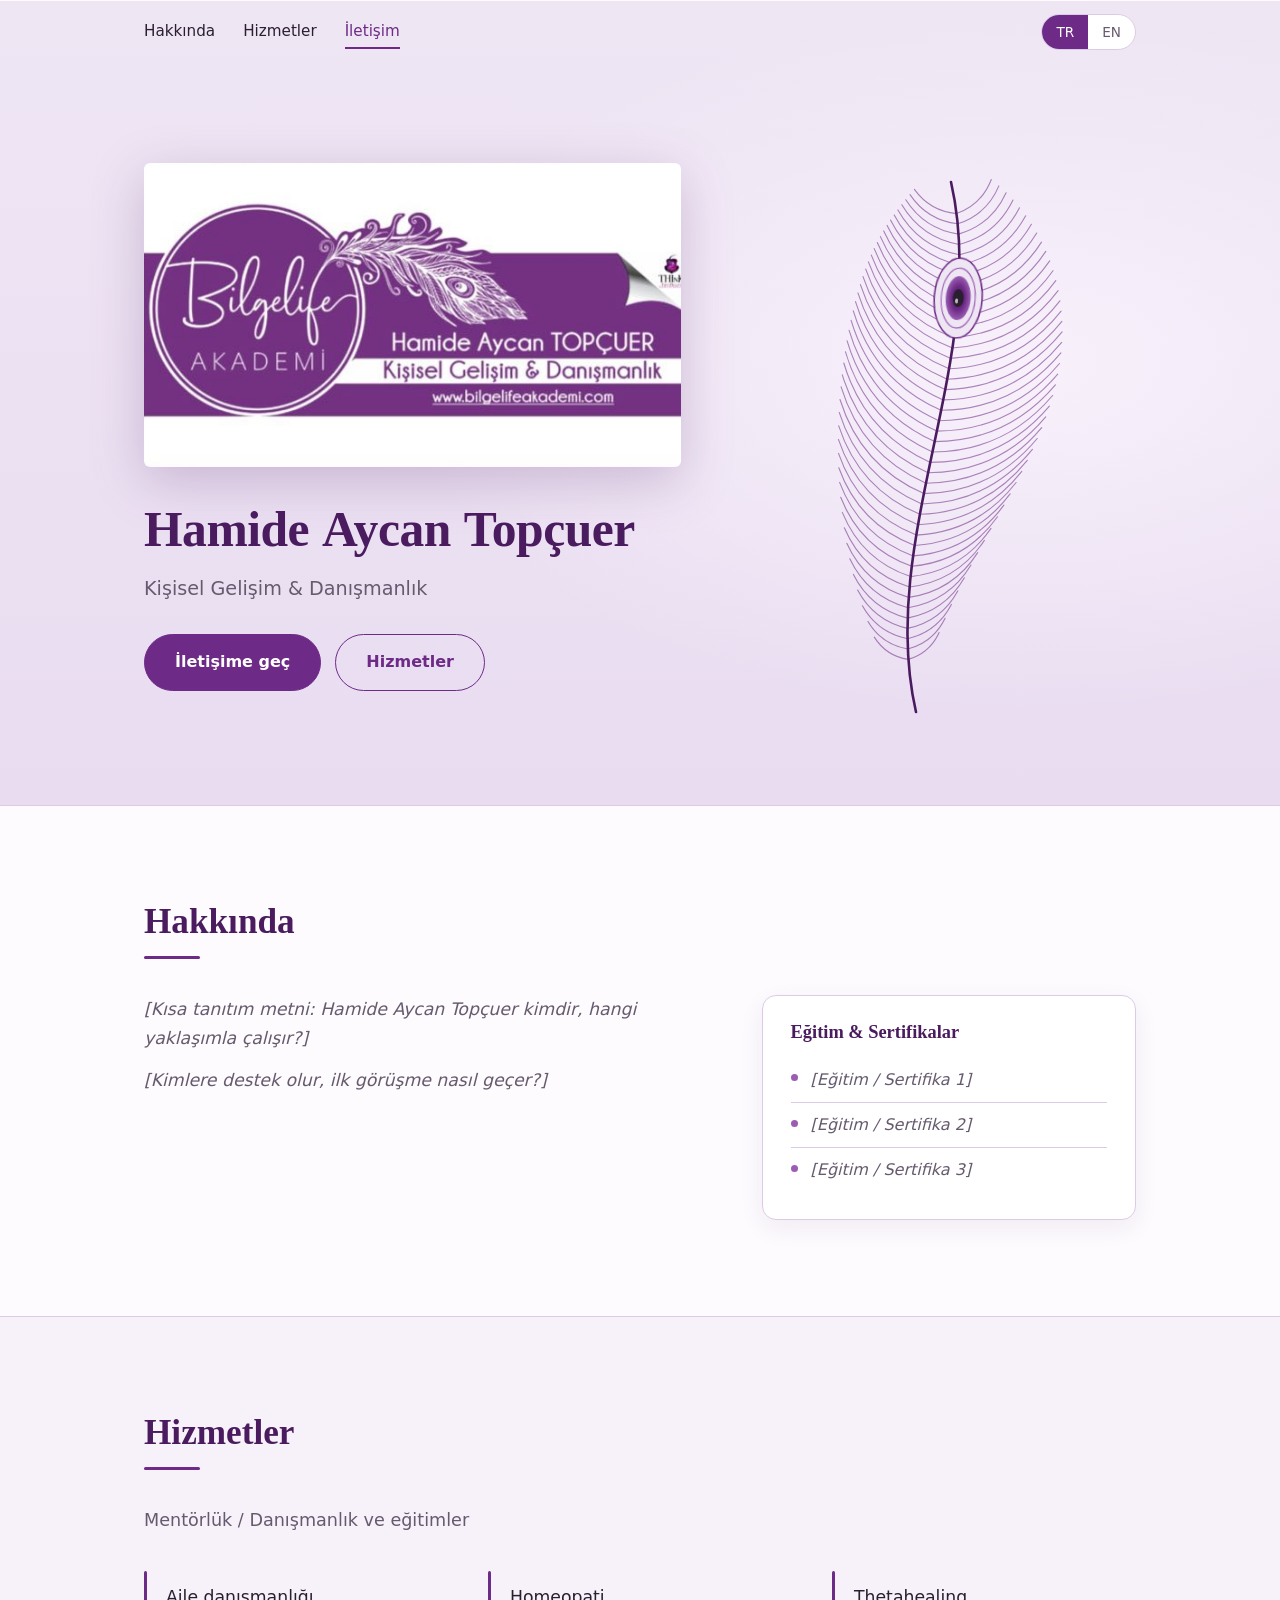
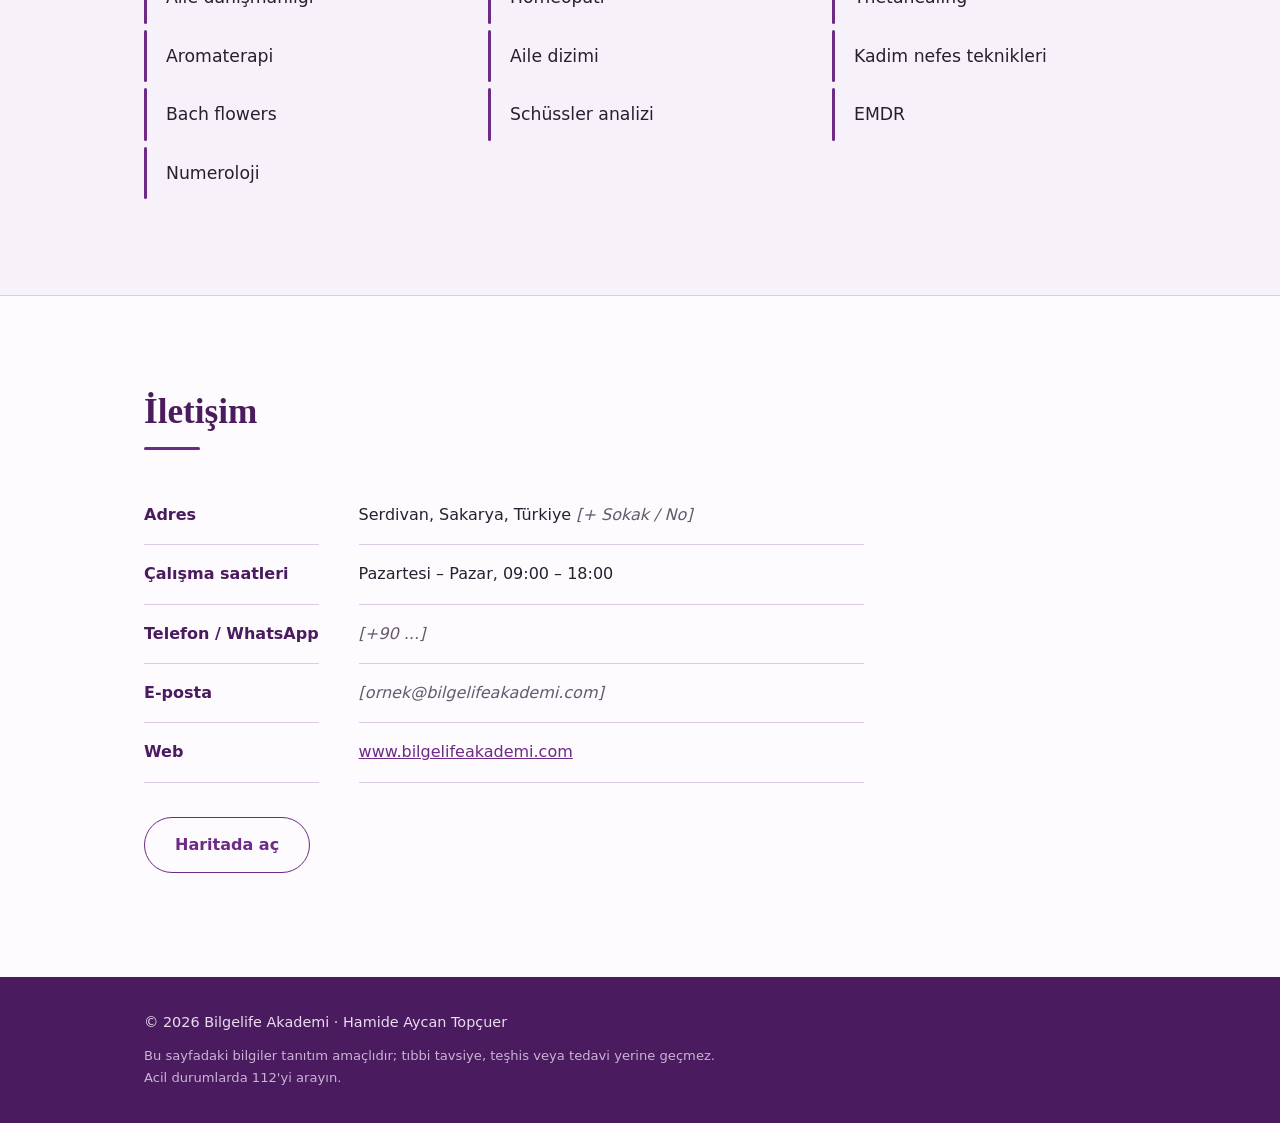
==== commit ec9009f2: "upgrade" ====
--- a/index.html
+++ b/index.html
@@ -74,6 +74,11 @@
     .hero-text { position: relative; z-index: 2; }
     .logo-shadow { filter: drop-shadow(0 14px 26px rgba(74, 27, 94, .22)); max-width: 540px; }
     .logo-shadow img { display: block; width: 100%; height: auto; border-radius: 6px; }
+    .tilt { position: relative; border-radius: 6px; transform: perspective(900px) rotateX(0deg) rotateY(0deg); will-change: transform; backface-visibility: hidden; outline: 1px solid transparent; }
+    .glare {
+      position: absolute; inset: 0; border-radius: 6px; pointer-events: none; opacity: var(--glare, 0);
+      background: radial-gradient(circle at var(--gx, 50%) var(--gy, 50%), rgba(255, 255, 255, .42), rgba(255, 255, 255, 0) 55%);
+    }
     .hero h1 { margin-top: 34px; font-size: clamp(2rem, 4.4vw, 3.1rem); color: var(--plum-deep); letter-spacing: -.01em; }
     .hero h1 .w { display: inline-block; overflow: hidden; vertical-align: top; padding-bottom: .14em; margin-right: .26em; }
     .hero h1 .w > span { display: inline-block; }
@@ -104,10 +109,10 @@
     .js #feather path { stroke-dasharray: 1; stroke-dashoffset: 1; animation: draw var(--dur, 1s) var(--ease) var(--d, 0s) forwards; }
     .js #feather .eye { opacity: 0; transform-box: fill-box; transform-origin: center; animation: pop 1.1s var(--ease) 2.5s forwards; }
     @keyframes draw { to { stroke-dashoffset: 0; } }
-    @keyframes pop { from { opacity: 0; transform: scale(.4); } to { opacity: 1; transform: scale(1); } } }
+    @keyframes pop { from { opacity: 0; transform: scale(.4); } to { opacity: 1; transform: scale(1); } } 
 
     /* Hero-Choreografie */
-    .js .logo-shadow img { clip-path: inset(0 100% 0 0); animation: wipe 1.3s var(--ease) .25s forwards; }
+    .js .logo-shadow { opacity: 0; animation: logoIn 1.3s var(--ease) .25s forwards; }
     .js .hero h1 .w > span { transform: translateY(110%); animation: rise .9s var(--ease) forwards; }
     .js .hero h1 .w:nth-child(1) > span { animation-delay: 1.0s; }
     .js .hero h1 .w:nth-child(2) > span { animation-delay: 1.12s; }
@@ -115,7 +120,7 @@
     .js .role, .js .actions { opacity: 0; transform: translateY(12px); animation: fadeup .9s var(--ease) forwards; }
     .js .role { animation-delay: 1.5s; }
     .js .actions { animation-delay: 1.75s; }
-    @keyframes wipe { to { clip-path: inset(0 0 0 0); } }
+    @keyframes logoIn { from { opacity: 0; transform: translateY(22px) scale(.95); } to { opacity: 1; transform: none; } }
     @keyframes rise { to { transform: translateY(0); } }
     @keyframes fadeup { to { opacity: 1; transform: translateY(0); } }
 
@@ -183,7 +188,7 @@
     }
     @media (prefers-reduced-motion: reduce) {
       html { scroll-behavior: auto; }
-      .js #feather path, .js #feather .eye, .js .logo-shadow img, .js .hero h1 .w > span, .js .role, .js .actions {
+      .js #feather path, .js #feather .eye, .js .logo-shadow, .js .hero h1 .w > span, .js .role, .js .actions {
         animation: none !important; stroke-dashoffset: 0 !important; opacity: 1 !important; transform: none !important; clip-path: none !important;
       }
       .js #feather path.barb { opacity: .55 !important; }
@@ -214,7 +219,10 @@
       <div class="wrap">
         <div class="hero-text">
           <div class="logo-shadow">
-            <img src="logo.png" alt="Bilgelife Akademi – Hamide Aycan Topçuer, Kişisel Gelişim &amp; Danışmanlık" width="594" height="336">
+            <div class="tilt" id="tilt">
+              <img src="logo.png" alt="Bilgelife Akademi – Hamide Aycan Topçuer, Kişisel Gelişim &amp; Danışmanlık" width="594" height="336">
+              <span class="glare" aria-hidden="true"></span>
+            </div>
           </div>
           <h1 aria-label="Hamide Aycan Topçuer">
             <span class="w" aria-hidden="true"><span>Hamide</span></span><span class="w" aria-hidden="true"><span>Aycan</span></span><span class="w" aria-hidden="true"><span>Topçuer</span></span>
@@ -447,6 +455,43 @@
       }
     })();
 
+    /* ---------- 3D-Neigung des Logos (folgt der Maus) ---------- */
+    (function tiltLogo() {
+      const el = document.getElementById("tilt");
+      const hero = document.querySelector(".hero");
+      if (!el || !hero) return;
+      if (matchMedia("(prefers-reduced-motion: reduce)").matches || !matchMedia("(hover: hover)").matches) return;
+      const MAX = 9;                       // maximale Neigung in Grad
+      let tx = 0, ty = 0, cx = 0, cy = 0, gx = 50, gy = 50, glare = 0, tg = 0, running = false;
+
+      const loop = () => {
+        cx += (tx - cx) * 0.09;
+        cy += (ty - cy) * 0.09;
+        glare += (tg - glare) * 0.09;
+        el.style.transform = `perspective(900px) rotateX(${cx.toFixed(2)}deg) rotateY(${cy.toFixed(2)}deg) scale(${(1 + glare * 0.02).toFixed(3)})`;
+        el.style.setProperty("--gx", gx.toFixed(1) + "%");
+        el.style.setProperty("--gy", gy.toFixed(1) + "%");
+        el.style.setProperty("--glare", glare.toFixed(3));
+        const still = Math.abs(tx - cx) < 0.01 && Math.abs(ty - cy) < 0.01 && Math.abs(tg - glare) < 0.005;
+        if (still) { running = false; } else { requestAnimationFrame(loop); }
+      };
+      const kick = () => { if (!running) { running = true; requestAnimationFrame(loop); } };
+
+      hero.addEventListener("pointermove", e => {
+        const r = el.getBoundingClientRect();
+        const mx = (e.clientX - (r.left + r.width / 2)) / (innerWidth / 2);
+        const my = (e.clientY - (r.top + r.height / 2)) / (innerHeight / 2);
+        ty = Math.max(-1, Math.min(1, mx)) * MAX;
+        tx = -Math.max(-1, Math.min(1, my)) * MAX;
+        gx = ((e.clientX - r.left) / r.width) * 100;
+        gy = ((e.clientY - r.top) / r.height) * 100;
+        const inside = e.clientX >= r.left && e.clientX <= r.right && e.clientY >= r.top && e.clientY <= r.bottom;
+        tg = inside ? 1 : 0;
+        kick();
+      });
+      hero.addEventListener("pointerleave", () => { tx = 0; ty = 0; tg = 0; kick(); });
+    })();
+
     /* ---------- Header + Einblendungen ---------- */
     const header = document.getElementById("top");
     const onScroll = () => header.classList.toggle("scrolled", scrollY > 24);
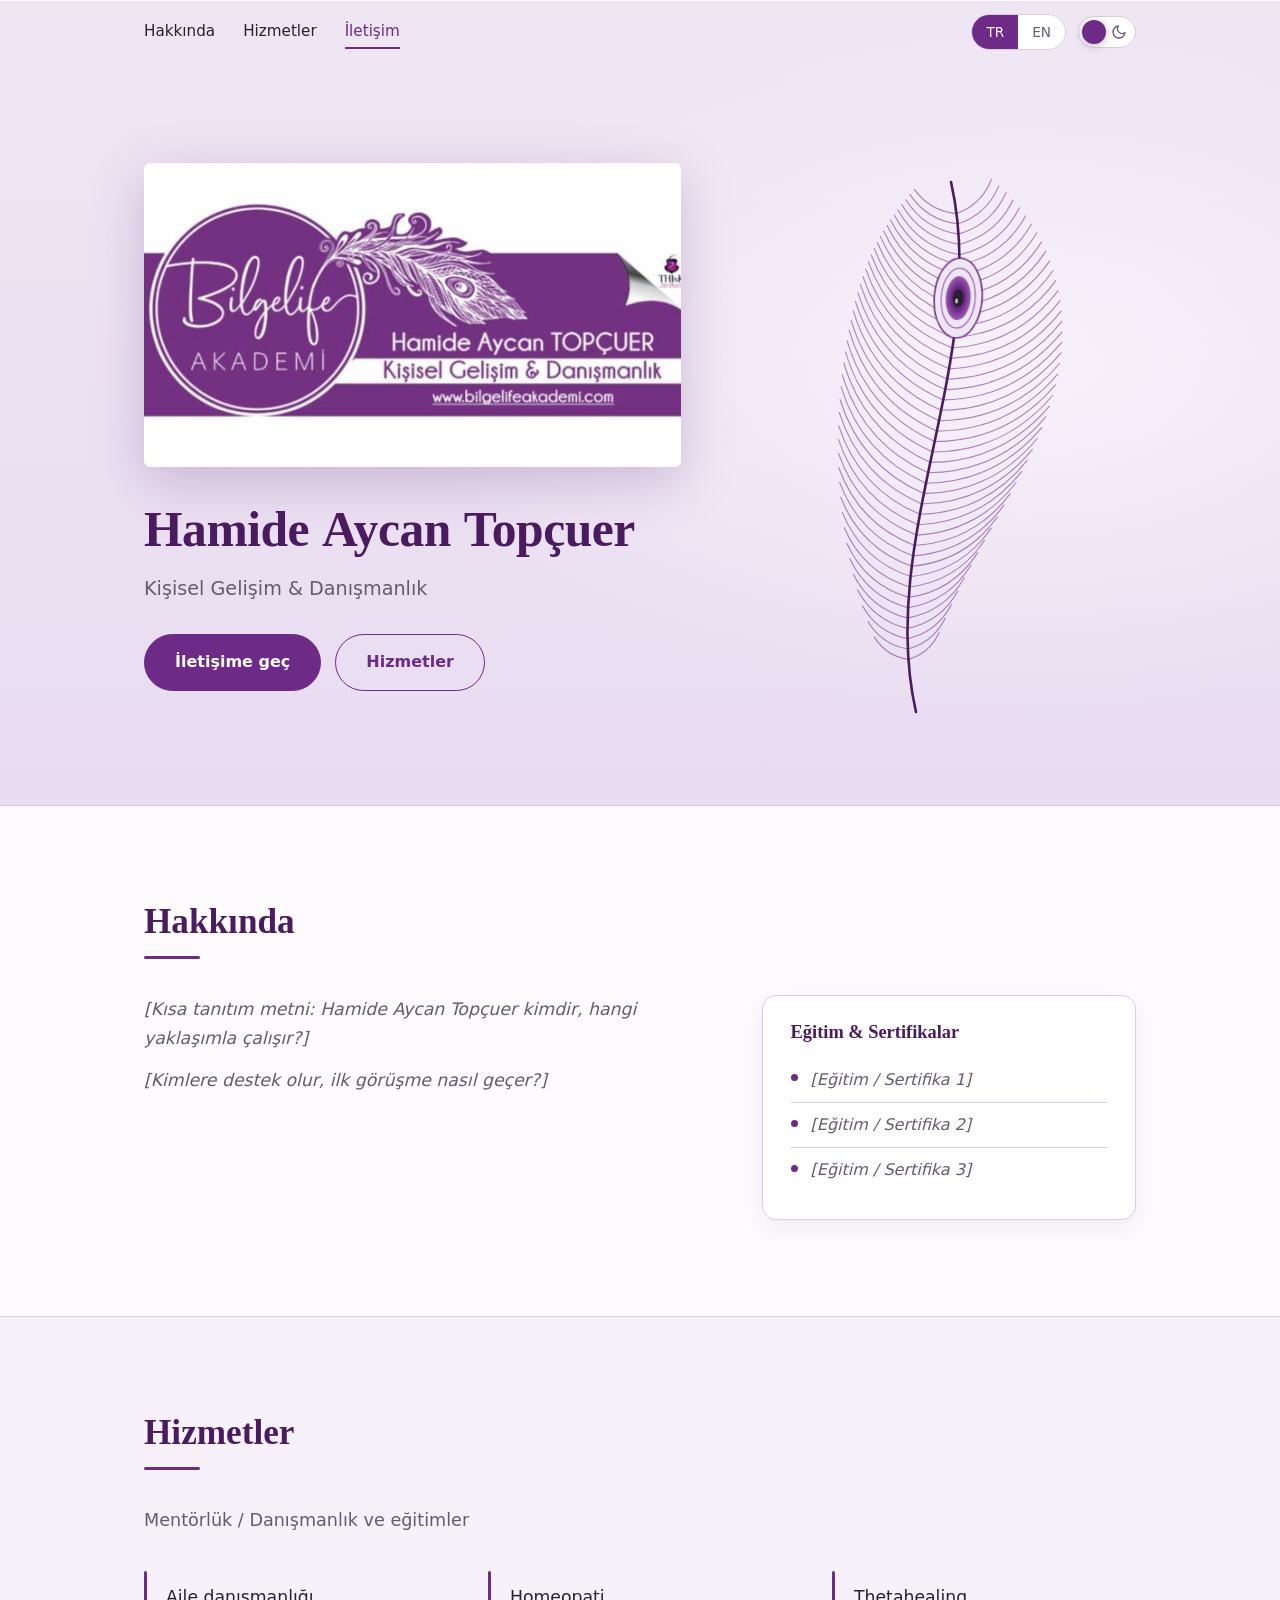
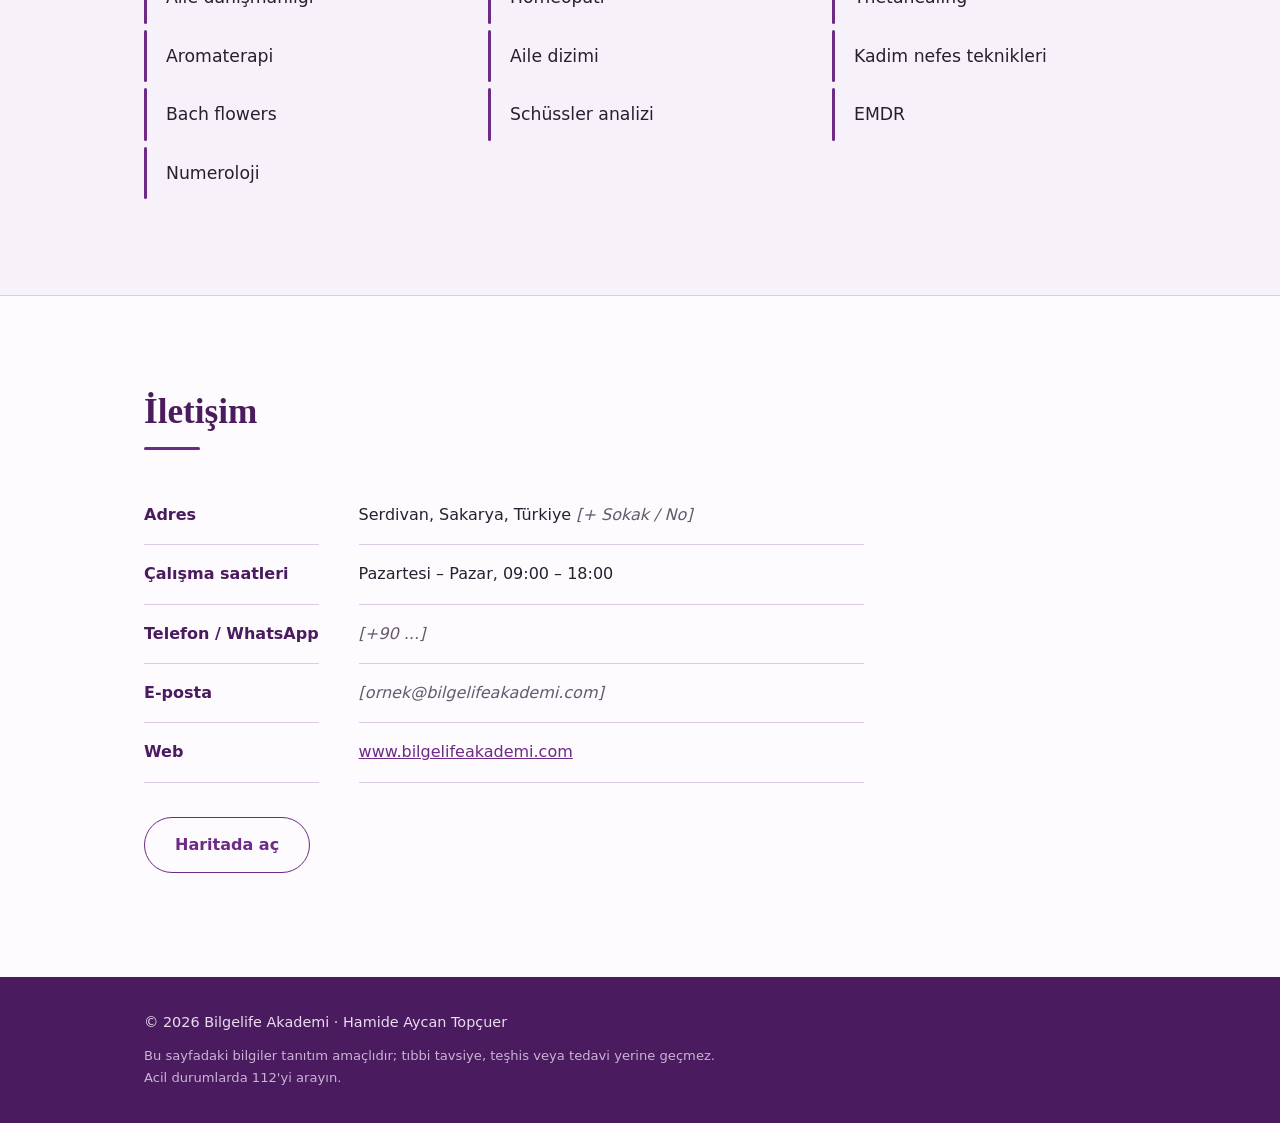
==== commit add84a2c: "upgrade" ====
--- a/index.html
+++ b/index.html
@@ -1,5 +1,5 @@
 <!DOCTYPE html>
-<html lang="tr">
+<html lang="tr" data-theme="light">
 <head>
   <meta charset="UTF-8">
   <meta name="viewport" content="width=device-width, initial-scale=1">
@@ -10,20 +10,50 @@
   <meta property="og:description" content="Kişisel Gelişim & Danışmanlık – Serdivan, Sakarya">
   <meta property="og:image" content="logo.png">
   <link rel="icon" href="data:image/svg+xml,%3Csvg xmlns='http://www.w3.org/2000/svg' viewBox='0 0 64 64'%3E%3Ccircle cx='32' cy='32' r='30' fill='%236d2a86'/%3E%3Ctext x='32' y='43' font-size='34' text-anchor='middle' fill='white' font-family='Georgia,serif'%3EB%3C/text%3E%3C/svg%3E">
-  <script>document.documentElement.classList.add('js');</script>
+  <script>
+    document.documentElement.classList.add('js');
+    (function () {
+      var t = "light";
+      try {
+        t = localStorage.getItem("theme") || (matchMedia("(prefers-color-scheme: dark)").matches ? "dark" : "light");
+      } catch (e) {}
+      document.documentElement.dataset.theme = t;
+    })();
+  </script>
   <style>
     :root {
-      --plum: #6d2a86;
-      --plum-deep: #4a1b5e;
-      --plum-soft: #9a5db3;
-      --lilac: #efe6f4;
-      --lilac-soft: #f7f1fa;
-      --paper: #fdfbfe;
-      --ink: #2a1f30;
-      --muted: #665a6e;
-      --line: #dccbe6;
+      color-scheme: light;
+      --plum: #6d2a86; --plum-deep: #4a1b5e; --plum-soft: #9a5db3; --lilac: #efe6f4;
+      --paper: #fdfbfe; --ink: #2a1f30; --muted: #665a6e; --line: #dccbe6;
+      --head: #4a1b5e; --link: #6d2a86; --rule: #6d2a86; --card: #fff; --tint: #f7f1fa;
+      --shadow: 0 8px 24px rgba(74, 27, 94, .07);
+      --header-bg: rgba(253, 251, 254, .88);
+      --hero-bg: radial-gradient(900px 500px at 80% 45%, #f8f1fb 0%, transparent 70%), linear-gradient(180deg, #efe6f4 0%, #e9dcf1 100%);
+      --logo-filter: drop-shadow(0 14px 26px rgba(74, 27, 94, .22));
+      --feather: #6d2a86; --feather-deep: #4a1b5e;
+      --eye-bg: #efe6f4; --eye-ring: #6d2a86; --eye-ring2: #9a5db3; --eye-1: #4a1b5e; --eye-2: #6d2a86; --eye-3: #9a5db3; --eye-pupil: #2a1f30;
+      --svc-bg: #f7f1fa; --svc-ink: #2a1f30; --svc-head: #4a1b5e; --svc-muted: #665a6e; --svc-hover: #6d2a86;
+      --atmo: 0; --grain: 0; --grain-invert: 0;
+      --b1: rgba(154, 93, 179, .3); --b2: rgba(154, 93, 179, .2); --b3: rgba(154, 93, 179, .15);
       --ease: cubic-bezier(.22, .7, .2, 1);
     }
+
+    /* Dunkelmodus · Pfauennacht: Aubergine, Petrol-Türkis, Gold */
+    html[data-theme="dark"] {
+      color-scheme: dark;
+      --plum: #8a45a8; --plum-deep: #0e0712; --plum-soft: #b58bc8; --lilac: #2a1238;
+      --paper: #150b1c; --ink: #efe5f5; --muted: #b7a6c4; --line: rgba(255, 255, 255, .13);
+      --head: #f6eefb; --link: #c9a3e6; --rule: #d9b56a; --card: rgba(255, 255, 255, .06); --tint: #1d1026;
+      --shadow: none; --header-bg: rgba(21, 11, 28, .78);
+      --hero-bg: linear-gradient(180deg, #1c0e27 0%, #120919 100%);
+      --logo-filter: drop-shadow(0 0 42px rgba(138, 69, 168, .55)) drop-shadow(0 16px 30px rgba(0, 0, 0, .5));
+      --feather: #7fd6cc; --feather-deep: #e3c58a;
+      --eye-bg: #1b1124; --eye-ring: #d9b56a; --eye-ring2: #7fd6cc; --eye-1: #0d2b30; --eye-2: #1f8f8a; --eye-3: #8a45a8; --eye-pupil: #0b0610;
+      --svc-bg: #0f0816; --svc-ink: #e6d9ee; --svc-head: #fff; --svc-muted: #b7a6c4; --svc-hover: #7fd6cc;
+      --atmo: 1; --grain: .10; --grain-invert: 1;
+      --b1: rgba(138, 69, 168, .55); --b2: rgba(47, 181, 168, .35); --b3: rgba(217, 181, 106, .18);
+    }
+
     * { box-sizing: border-box; margin: 0; padding: 0; }
     html { scroll-behavior: smooth; scroll-padding-top: 72px; }
     body {
@@ -31,7 +61,7 @@
       background: var(--paper); color: var(--ink); line-height: 1.65; overflow-x: hidden;
     }
     h1, h2, h3 { font-family: Georgia, "Times New Roman", serif; font-weight: 600; line-height: 1.15; }
-    a { color: var(--plum); }
+    a { color: var(--link); }
     a:focus-visible, button:focus-visible { outline: 3px solid var(--plum); outline-offset: 3px; border-radius: 4px; }
     .wrap { max-width: 1040px; margin: 0 auto; padding: 0 24px; }
     .skip { position: absolute; left: 12px; top: -60px; background: var(--plum); color: #fff; padding: 8px 14px; border-radius: 6px; z-index: 50; }
@@ -43,7 +73,7 @@
       transition: background .35s, border-color .35s;
     }
     header.scrolled {
-      background: rgba(253, 251, 254, .88); border-bottom-color: var(--line);
+      background: var(--header-bg); border-bottom-color: var(--line);
       backdrop-filter: blur(10px); -webkit-backdrop-filter: blur(10px);
     }
     header .wrap { display: flex; justify-content: space-between; align-items: center; height: 64px; }
@@ -54,17 +84,15 @@
       transform: scaleX(0); transform-origin: left; transition: transform .4s var(--ease);
     }
     nav a:hover::after, nav a.active::after { transform: scaleX(1); }
-    nav a.active { color: var(--plum); }
-    .lang { display: flex; border: 1px solid var(--line); border-radius: 999px; overflow: hidden; background: #fff; }
+    nav a.active { color: var(--link); }
+    .lang { display: flex; border: 1px solid var(--line); border-radius: 999px; overflow: hidden; background: var(--card); }
     .lang button { background: none; border: 0; padding: 6px 14px; cursor: pointer; font: inherit; font-size: .85rem; color: var(--muted); transition: background .3s, color .3s; }
     .lang button[aria-pressed="true"] { background: var(--plum); color: #fff; }
 
     /* ---------- Hero ---------- */
     .hero {
       position: relative; margin-top: -64px; padding-top: 64px; overflow: hidden;
-      background:
-        radial-gradient(900px 500px at 80% 45%, #f8f1fb 0%, transparent 70%),
-        linear-gradient(180deg, var(--lilac) 0%, #e9dcf1 100%);
+      background: var(--hero-bg);
       border-bottom: 1px solid var(--line);
     }
     .hero .wrap {
@@ -72,14 +100,14 @@
       min-height: min(740px, 90vh); padding-top: 32px; padding-bottom: 48px;
     }
     .hero-text { position: relative; z-index: 2; }
-    .logo-shadow { filter: drop-shadow(0 14px 26px rgba(74, 27, 94, .22)); max-width: 540px; }
+    .logo-shadow { filter: var(--logo-filter); max-width: 540px; }
     .logo-shadow img { display: block; width: 100%; height: auto; border-radius: 6px; }
     .tilt { position: relative; border-radius: 6px; transform: perspective(900px) rotateX(0deg) rotateY(0deg); will-change: transform; backface-visibility: hidden; outline: 1px solid transparent; }
     .glare {
       position: absolute; inset: 0; border-radius: 6px; pointer-events: none; opacity: var(--glare, 0);
       background: radial-gradient(circle at var(--gx, 50%) var(--gy, 50%), rgba(255, 255, 255, .42), rgba(255, 255, 255, 0) 55%);
     }
-    .hero h1 { margin-top: 34px; font-size: clamp(2rem, 4.4vw, 3.1rem); color: var(--plum-deep); letter-spacing: -.01em; }
+    .hero h1 { margin-top: 34px; font-size: clamp(2rem, 4.4vw, 3.1rem); color: var(--head); letter-spacing: -.01em; }
     .hero h1 .w { display: inline-block; overflow: hidden; vertical-align: top; padding-bottom: .14em; margin-right: .26em; }
     .hero h1 .w > span { display: inline-block; }
     .role { margin-top: 8px; font-size: 1.2rem; color: var(--muted); }
@@ -97,19 +125,19 @@
     .btn span { position: relative; }
     .btn:hover { transform: translateY(-2px); box-shadow: 0 10px 22px rgba(74, 27, 94, .28); }
     .btn:hover::before { transform: translateY(0); }
-    .btn.ghost { background: transparent; color: var(--plum); }
+    .btn.ghost { background: transparent; color: var(--link); }
     .btn.ghost::before { background: var(--plum); }
     .btn.ghost:hover { color: #fff; }
 
     /* Feder */
     .feather-box { position: relative; display: flex; align-items: center; justify-content: center; min-height: 420px; }
     #feather { width: 100%; max-width: 380px; height: auto; overflow: visible; will-change: transform; }
-    #feather path.barb { fill: none; stroke: var(--plum); stroke-width: 1.1; stroke-linecap: round; opacity: .55; }
-    #feather path.spine { fill: none; stroke: var(--plum-deep); stroke-width: 2.6; stroke-linecap: round; }
+    #feather path.barb { fill: none; stroke: var(--feather); stroke-width: 1.1; stroke-linecap: round; opacity: .55; }
+    #feather path.spine { fill: none; stroke: var(--feather-deep); stroke-width: 2.6; stroke-linecap: round; }
     .js #feather path { stroke-dasharray: 1; stroke-dashoffset: 1; animation: draw var(--dur, 1s) var(--ease) var(--d, 0s) forwards; }
     .js #feather .eye { opacity: 0; transform-box: fill-box; transform-origin: center; animation: pop 1.1s var(--ease) 2.5s forwards; }
     @keyframes draw { to { stroke-dashoffset: 0; } }
-    @keyframes pop { from { opacity: 0; transform: scale(.4); } to { opacity: 1; transform: scale(1); } } 
+    @keyframes pop { from { opacity: 0; transform: scale(.4); } to { opacity: 1; transform: scale(1); } } }
 
     /* Hero-Choreografie */
     .js .logo-shadow { opacity: 0; animation: logoIn 1.3s var(--ease) .25s forwards; }
@@ -127,10 +155,10 @@
     /* ---------- Abschnitte ---------- */
     section { padding: 96px 0; }
     section + section { border-top: 1px solid var(--line); }
-    section.tint { background: var(--lilac-soft); }
-    h2 { font-size: clamp(1.7rem, 3vw, 2.2rem); color: var(--plum-deep); margin-bottom: 36px; }
+    section.tint { background: var(--tint); }
+    h2 { font-size: clamp(1.7rem, 3vw, 2.2rem); color: var(--head); margin-bottom: 36px; }
     h2::after {
-      content: ""; display: block; height: 3px; width: 56px; margin-top: 14px; background: var(--plum);
+      content: ""; display: block; height: 3px; width: 56px; margin-top: 14px; background: var(--rule);
       border-radius: 2px; transform-origin: left; transition: transform .9s var(--ease) .15s;
     }
     .js h2::after { transform: scaleX(0); }
@@ -141,20 +169,20 @@
     .about-grid { display: grid; grid-template-columns: 1.2fr .8fr; gap: 56px; align-items: start; }
     .about-grid p { max-width: 58ch; font-size: 1.08rem; }
     .about-grid p + p { margin-top: 14px; }
-    .card { background: #fff; border: 1px solid var(--line); border-radius: 14px; padding: 26px 28px; box-shadow: 0 8px 24px rgba(74, 27, 94, .07); }
-    .card h3 { font-size: 1.15rem; color: var(--plum-deep); margin-bottom: 14px; }
+    .card { background: var(--card); border: 1px solid var(--line); border-radius: 14px; padding: 26px 28px; box-shadow: var(--shadow); }
+    .card h3 { font-size: 1.15rem; color: var(--head); margin-bottom: 14px; }
     .card ul { list-style: none; }
     .card li { padding: 9px 0 9px 20px; border-top: 1px solid var(--line); position: relative; }
     .card li:first-child { border-top: 0; }
-    .card li::before { content: ""; position: absolute; left: 0; top: 1.05em; width: 7px; height: 7px; border-radius: 50%; background: var(--plum-soft); }
+    .card li::before { content: ""; position: absolute; left: 0; top: 1.05em; width: 7px; height: 7px; border-radius: 50%; background: var(--rule); }
 
     .services { list-style: none; display: grid; grid-template-columns: repeat(auto-fit, minmax(240px, 1fr)); gap: 6px 40px; }
     .services li {
       position: relative; padding: 12px 0 12px 22px; font-size: 1.08rem;
       transition: color .3s, padding-left .4s var(--ease);
     }
-    .services li:hover { color: var(--plum); padding-left: 28px; }
-    .services li::before { content: ""; position: absolute; left: 0; top: 0; bottom: 0; width: 3px; background: var(--plum); transform-origin: top; border-radius: 2px; }
+    .services li:hover { color: var(--svc-hover); padding-left: 28px; }
+    .services li::before { content: ""; position: absolute; left: 0; top: 0; bottom: 0; width: 3px; background: var(--rule); transform-origin: top; border-radius: 2px; }
     .js .services li { opacity: 0; transition: opacity .8s var(--ease) calc(var(--i) * 90ms), color .3s, padding-left .4s var(--ease); }
     .js .services li::before { transform: scaleY(0); transition: transform .8s var(--ease) calc(var(--i) * 90ms); }
     .js .services.in li { opacity: 1; }
@@ -162,7 +190,7 @@
 
     dl { display: grid; grid-template-columns: max-content 1fr; gap: 0 40px; max-width: 720px; }
     dt, dd { padding: 16px 0; border-bottom: 1px solid var(--line); }
-    dt { font-weight: 600; color: var(--plum-deep); }
+    dt { font-weight: 600; color: var(--head); }
     .js dl dt, .js dl dd { opacity: 0; transform: translateY(10px); transition: opacity .8s var(--ease) calc(var(--i) * 80ms), transform .8s var(--ease) calc(var(--i) * 80ms); }
     .js dl.in dt, .js dl.in dd { opacity: 1; transform: none; }
     .contact-actions { margin-top: 34px; }
@@ -174,6 +202,44 @@
 
     footer { background: var(--plum-deep); color: #e9dcef; padding: 34px 0; font-size: .9rem; }
     footer .note { margin-top: 10px; font-size: .82rem; color: #c9b4d4; max-width: 70ch; }
+
+
+    /* ---------- Dunkelmodus: Atmosphäre + Schalter ---------- */
+    body, header, .card, section, footer { transition: background-color .5s, color .5s, border-color .5s; }
+    .hero .wrap { position: relative; z-index: 1; }
+    .atmo { position: absolute; inset: 0; overflow: hidden; pointer-events: none; opacity: var(--atmo); transition: opacity .6s; }
+    .atmo i { position: absolute; border-radius: 50%; filter: blur(70px); }
+    .atmo .b1 { width: 520px; height: 520px; left: -120px; top: -90px; background: var(--b1); animation: drift1 22s ease-in-out infinite alternate; }
+    .atmo .b2 { width: 620px; height: 620px; right: -170px; bottom: -220px; background: var(--b2); animation: drift2 27s ease-in-out infinite alternate; }
+    .atmo .b3 { width: 420px; height: 420px; left: 38%; top: 28%; background: var(--b3); animation: drift3 31s ease-in-out infinite alternate; }
+    @keyframes drift1 { to { transform: translate(90px, 60px) scale(1.12); } }
+    @keyframes drift2 { to { transform: translate(-80px, -50px) scale(1.1); } }
+    @keyframes drift3 { to { transform: translate(-60px, 50px) scale(.9); } }
+    .grain {
+      position: fixed; inset: 0; z-index: 40; pointer-events: none; opacity: var(--grain); filter: invert(var(--grain-invert));
+      transition: opacity .6s;
+      background-image: url("data:image/svg+xml;utf8,<svg xmlns='http://www.w3.org/2000/svg' width='160' height='160'><filter id='n'><feTurbulence type='fractalNoise' baseFrequency='.8' numOctaves='2' stitchTiles='stitch'/><feColorMatrix values='0 0 0 0 0  0 0 0 0 0  0 0 0 0 0  0 0 0 .7 0'/></filter><rect width='100%' height='100%' filter='url(%23n)'/></svg>");
+    }
+    #hizmetler { background: var(--svc-bg); color: var(--svc-ink); }
+    #hizmetler h2 { color: var(--svc-head); }
+    #hizmetler .lead { color: var(--svc-muted); }
+
+    .tools { display: flex; align-items: center; gap: 12px; }
+    .theme-toggle {
+      position: relative; width: 58px; height: 32px; padding: 0; cursor: pointer; flex: none;
+      border: 1px solid var(--line); border-radius: 999px; background: var(--card);
+      transition: background .4s, border-color .4s;
+    }
+    .theme-toggle svg { position: absolute; top: 7px; width: 16px; height: 16px; stroke: var(--muted); fill: none; stroke-width: 2; stroke-linecap: round; stroke-linejoin: round; }
+    .theme-toggle .i-sun { left: 8px; }
+    .theme-toggle .i-moon { right: 8px; }
+    .theme-toggle .knob {
+      position: absolute; top: 3px; left: 3px; width: 24px; height: 24px; border-radius: 50%;
+      background: var(--plum); box-shadow: 0 2px 8px rgba(0, 0, 0, .25);
+      transition: transform .45s var(--ease), background .4s;
+    }
+    html[data-theme="dark"] .theme-toggle .knob { transform: translateX(26px); background: var(--rule); }
+    @media (prefers-reduced-motion: reduce) { .atmo i { animation: none !important; } .theme-toggle .knob { transition: none; } }
 
     /* ---------- Responsive ---------- */
     @media (max-width: 860px) {
@@ -186,6 +252,17 @@
       dt { border-bottom: 0; padding-bottom: 0; }
       section { padding: 72px 0; }
     }
+    @media (max-width: 560px) {
+      header .wrap { padding: 0 16px; }
+      nav { gap: 12px; font-size: .8rem; }
+      .tools { gap: 8px; }
+      .lang button { padding: 6px 9px; font-size: .78rem; }
+      .theme-toggle { width: 48px; height: 28px; }
+      .theme-toggle svg { top: 6px; width: 14px; height: 14px; }
+      .theme-toggle .i-sun { left: 6px; } .theme-toggle .i-moon { right: 6px; }
+      .theme-toggle .knob { width: 20px; height: 20px; }
+      html[data-theme="dark"] .theme-toggle .knob { transform: translateX(20px); }
+    }
     @media (prefers-reduced-motion: reduce) {
       html { scroll-behavior: auto; }
       .js #feather path, .js #feather .eye, .js .logo-shadow, .js .hero h1 .w > span, .js .role, .js .actions {
@@ -198,6 +275,7 @@
   </style>
 </head>
 <body>
+  <div class="grain" aria-hidden="true"></div>
   <a class="skip" href="#hakkinda" data-i18n="skip">İçeriğe geç</a>
 
   <header id="top">
@@ -207,15 +285,23 @@
         <a href="#hizmetler" data-i18n="nav_services">Hizmetler</a>
         <a href="#iletisim" data-i18n="nav_contact">İletişim</a>
       </nav>
-      <div class="lang" role="group" aria-label="Dil / Language">
-        <button type="button" data-lang="tr" aria-pressed="true">TR</button>
-        <button type="button" data-lang="en" aria-pressed="false">EN</button>
+      <div class="tools">
+        <div class="lang" role="group" aria-label="Dil / Language">
+          <button type="button" data-lang="tr" aria-pressed="true">TR</button>
+          <button type="button" data-lang="en" aria-pressed="false">EN</button>
+        </div>
+        <button type="button" class="theme-toggle" id="themeToggle" role="switch" aria-checked="false" aria-label="Koyu tema">
+          <svg class="i-sun" viewBox="0 0 24 24" aria-hidden="true"><circle cx="12" cy="12" r="4"/><path d="M12 2v2M12 20v2M4.9 4.9l1.4 1.4M17.7 17.7l1.4 1.4M2 12h2M20 12h2M4.9 19.1l1.4-1.4M17.7 6.3l1.4-1.4"/></svg>
+          <svg class="i-moon" viewBox="0 0 24 24" aria-hidden="true"><path d="M21 12.8A9 9 0 1 1 11.2 3a7 7 0 0 0 9.8 9.8z"/></svg>
+          <span class="knob"></span>
+        </button>
       </div>
     </div>
   </header>
 
   <main>
     <div class="hero">
+      <div class="atmo" aria-hidden="true"><i class="b1"></i><i class="b2"></i><i class="b3"></i></div>
       <div class="wrap">
         <div class="hero-text">
           <div class="logo-shadow">
@@ -311,7 +397,7 @@
     /* ---------- Übersetzungen ---------- */
     const T = {
       tr: {
-        skip: "İçeriğe geç",
+        skip: "İçeriğe geç", theme: "Koyu tema",
         nav_about: "Hakkında", nav_services: "Hizmetler", nav_contact: "İletişim",
         role: "Kişisel Gelişim & Danışmanlık", cta: "İletişime geç", cta2: "Hizmetler",
         about_h: "Hakkında",
@@ -329,7 +415,7 @@
         disclaimer: "Bu sayfadaki bilgiler tanıtım amaçlıdır; tıbbi tavsiye, teşhis veya tedavi yerine geçmez. Acil durumlarda 112'yi arayın."
       },
       en: {
-        skip: "Skip to content",
+        skip: "Skip to content", theme: "Dark mode",
         nav_about: "About", nav_services: "Services", nav_contact: "Contact",
         role: "Personal Development & Counseling", cta: "Get in touch", cta2: "Services",
         about_h: "About",
@@ -351,6 +437,8 @@
     const main = document.querySelector("main");
     function applyLang(lang) {
       document.documentElement.lang = lang;
+      const tt = document.getElementById("themeToggle");
+      if (tt) tt.setAttribute("aria-label", T[lang].theme);
       document.querySelectorAll("[data-i18n]").forEach(el => { el.textContent = T[lang][el.dataset.i18n]; });
       document.querySelectorAll(".lang button").forEach(b => b.setAttribute("aria-pressed", b.dataset.lang === lang));
       try { localStorage.setItem("lang", lang); } catch (e) {}
@@ -426,16 +514,16 @@
       const defs = mk("defs", {});
       defs.innerHTML = `
         <radialGradient id="eyeG" cx="50%" cy="50%" r="50%">
-          <stop offset="0" stop-color="#4a1b5e"/><stop offset=".55" stop-color="#6d2a86"/><stop offset="1" stop-color="#9a5db3"/>
+          <stop offset="0" style="stop-color:var(--eye-1)"/><stop offset=".55" style="stop-color:var(--eye-2)"/><stop offset="1" style="stop-color:var(--eye-3)"/>
         </radialGradient>`;
       svg.appendChild(defs);
       const g = mk("g", { transform: `translate(${f(ex)} ${f(ey)}) rotate(${f(ang)})` });
       g.innerHTML = `
         <g class="eye">
-          <ellipse rx="40" ry="24" fill="#efe6f4" stroke="#6d2a86" stroke-width="1.4"/>
-          <ellipse rx="30" ry="17" fill="none" stroke="#9a5db3" stroke-width="1.2"/>
+          <ellipse rx="40" ry="24" style="fill:var(--eye-bg);stroke:var(--eye-ring)" stroke-width="1.4"/>
+          <ellipse rx="30" ry="17" fill="none" style="stroke:var(--eye-ring2)" stroke-width="1.2"/>
           <ellipse rx="22" ry="12.5" fill="url(#eyeG)"/>
-          <ellipse rx="9" ry="5.5" fill="#2a1f30"/>
+          <ellipse rx="9" ry="5.5" style="fill:var(--eye-pupil)"/>
           <ellipse cx="-3" cy="-1.5" rx="2.6" ry="1.6" fill="#fff" opacity=".7"/>
         </g>`;
       svg.appendChild(g);
@@ -492,6 +580,23 @@
       hero.addEventListener("pointerleave", () => { tx = 0; ty = 0; tg = 0; kick(); });
     })();
 
+    /* ---------- Hell / Dunkel ---------- */
+    (function themeSwitch() {
+      const btn = document.getElementById("themeToggle");
+      const meta = document.querySelector('meta[name="theme-color"]');
+      const apply = t => {
+        document.documentElement.dataset.theme = t;
+        btn.setAttribute("aria-checked", t === "dark");
+        if (meta) meta.setAttribute("content", t === "dark" ? "#150b1c" : "#6d2a86");
+      };
+      apply(document.documentElement.dataset.theme);
+      btn.addEventListener("click", () => {
+        const t = document.documentElement.dataset.theme === "dark" ? "light" : "dark";
+        apply(t);
+        try { localStorage.setItem("theme", t); } catch (e) {}
+      });
+    })();
+
     /* ---------- Header + Einblendungen ---------- */
     const header = document.getElementById("top");
     const onScroll = () => header.classList.toggle("scrolled", scrollY > 24);
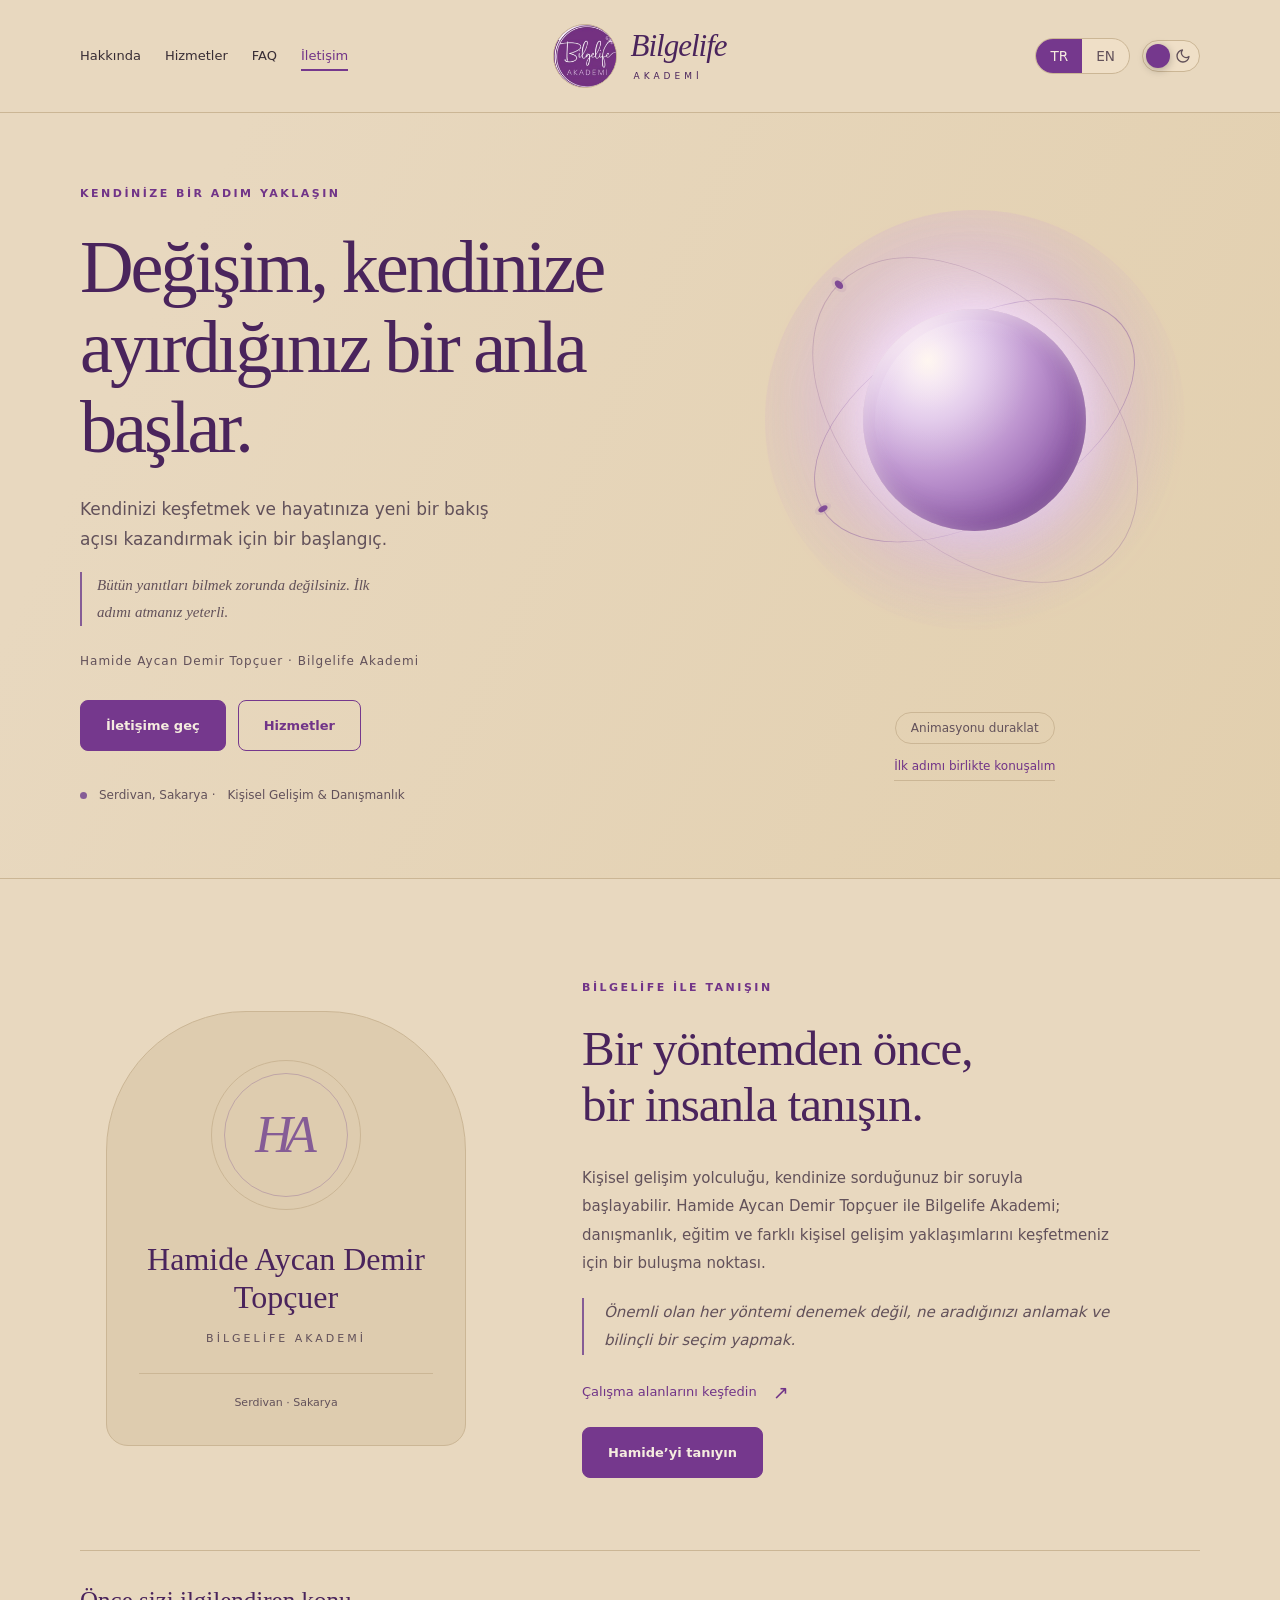
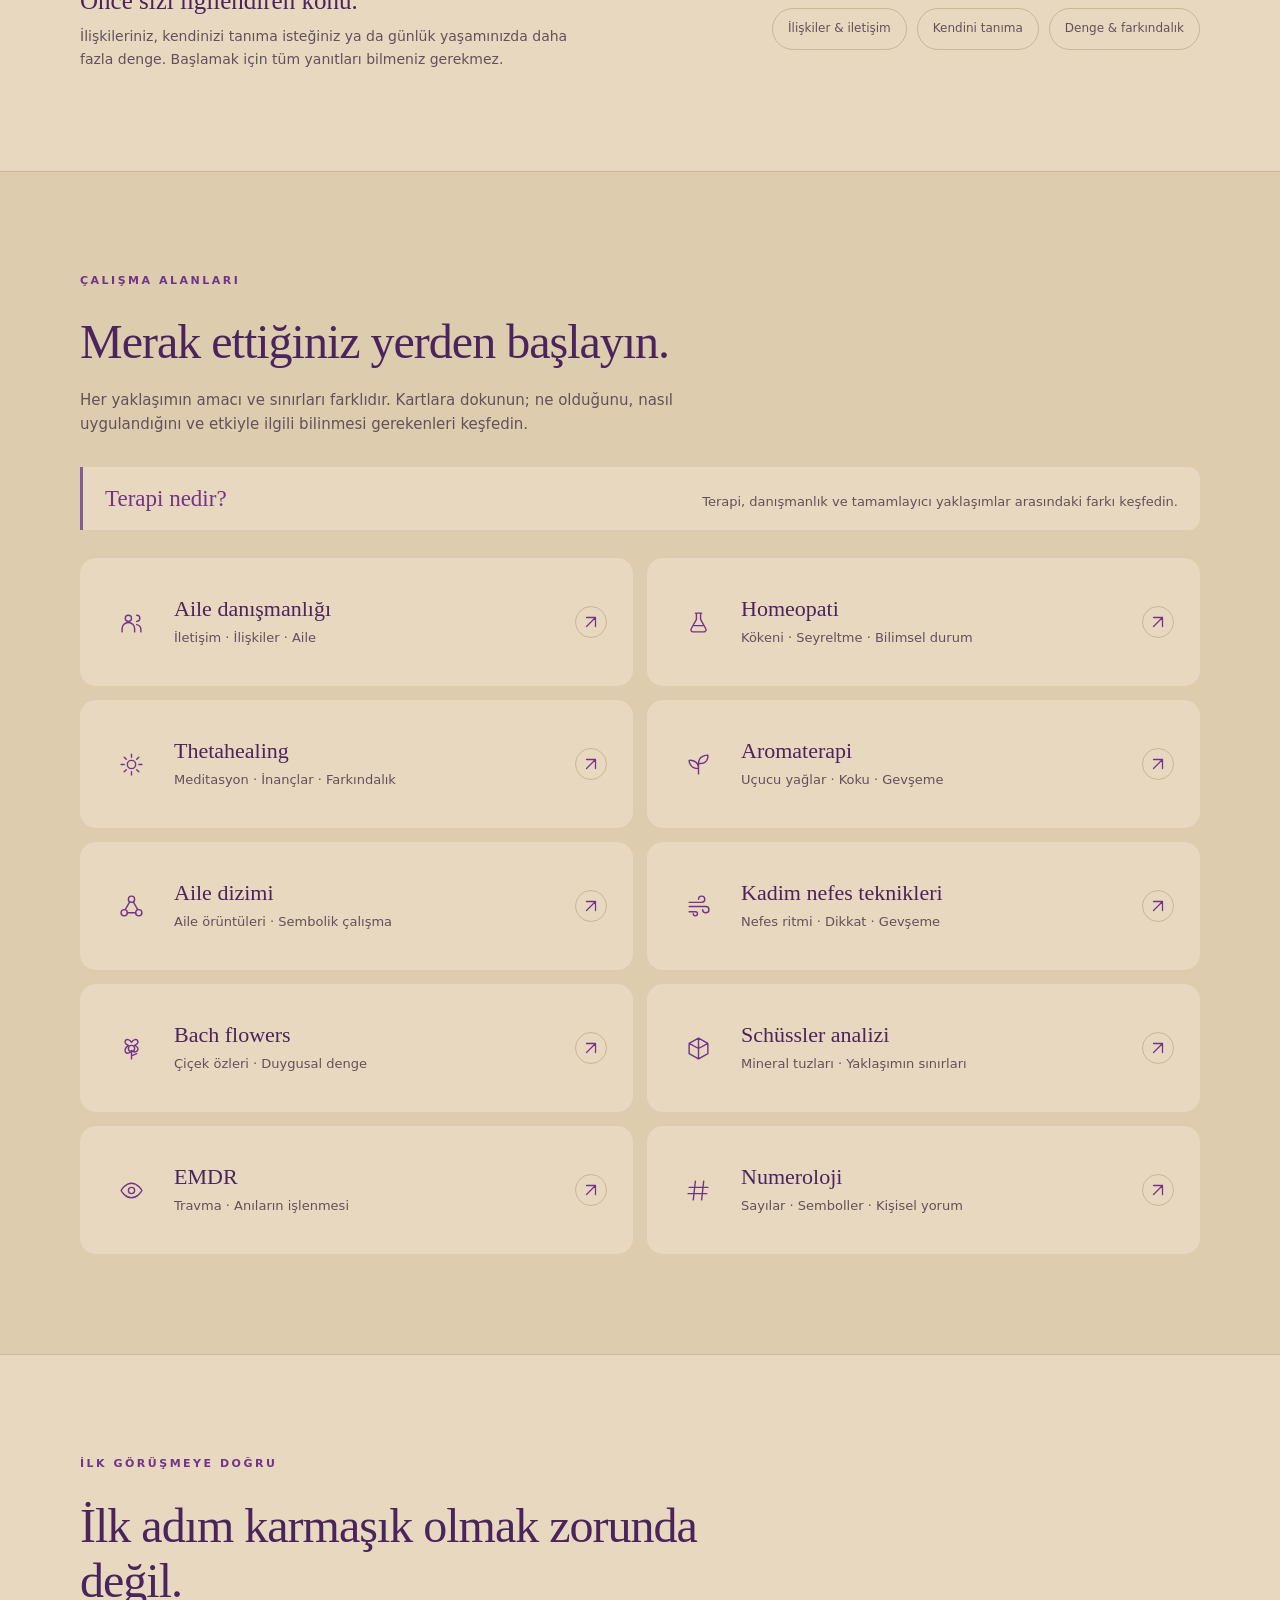
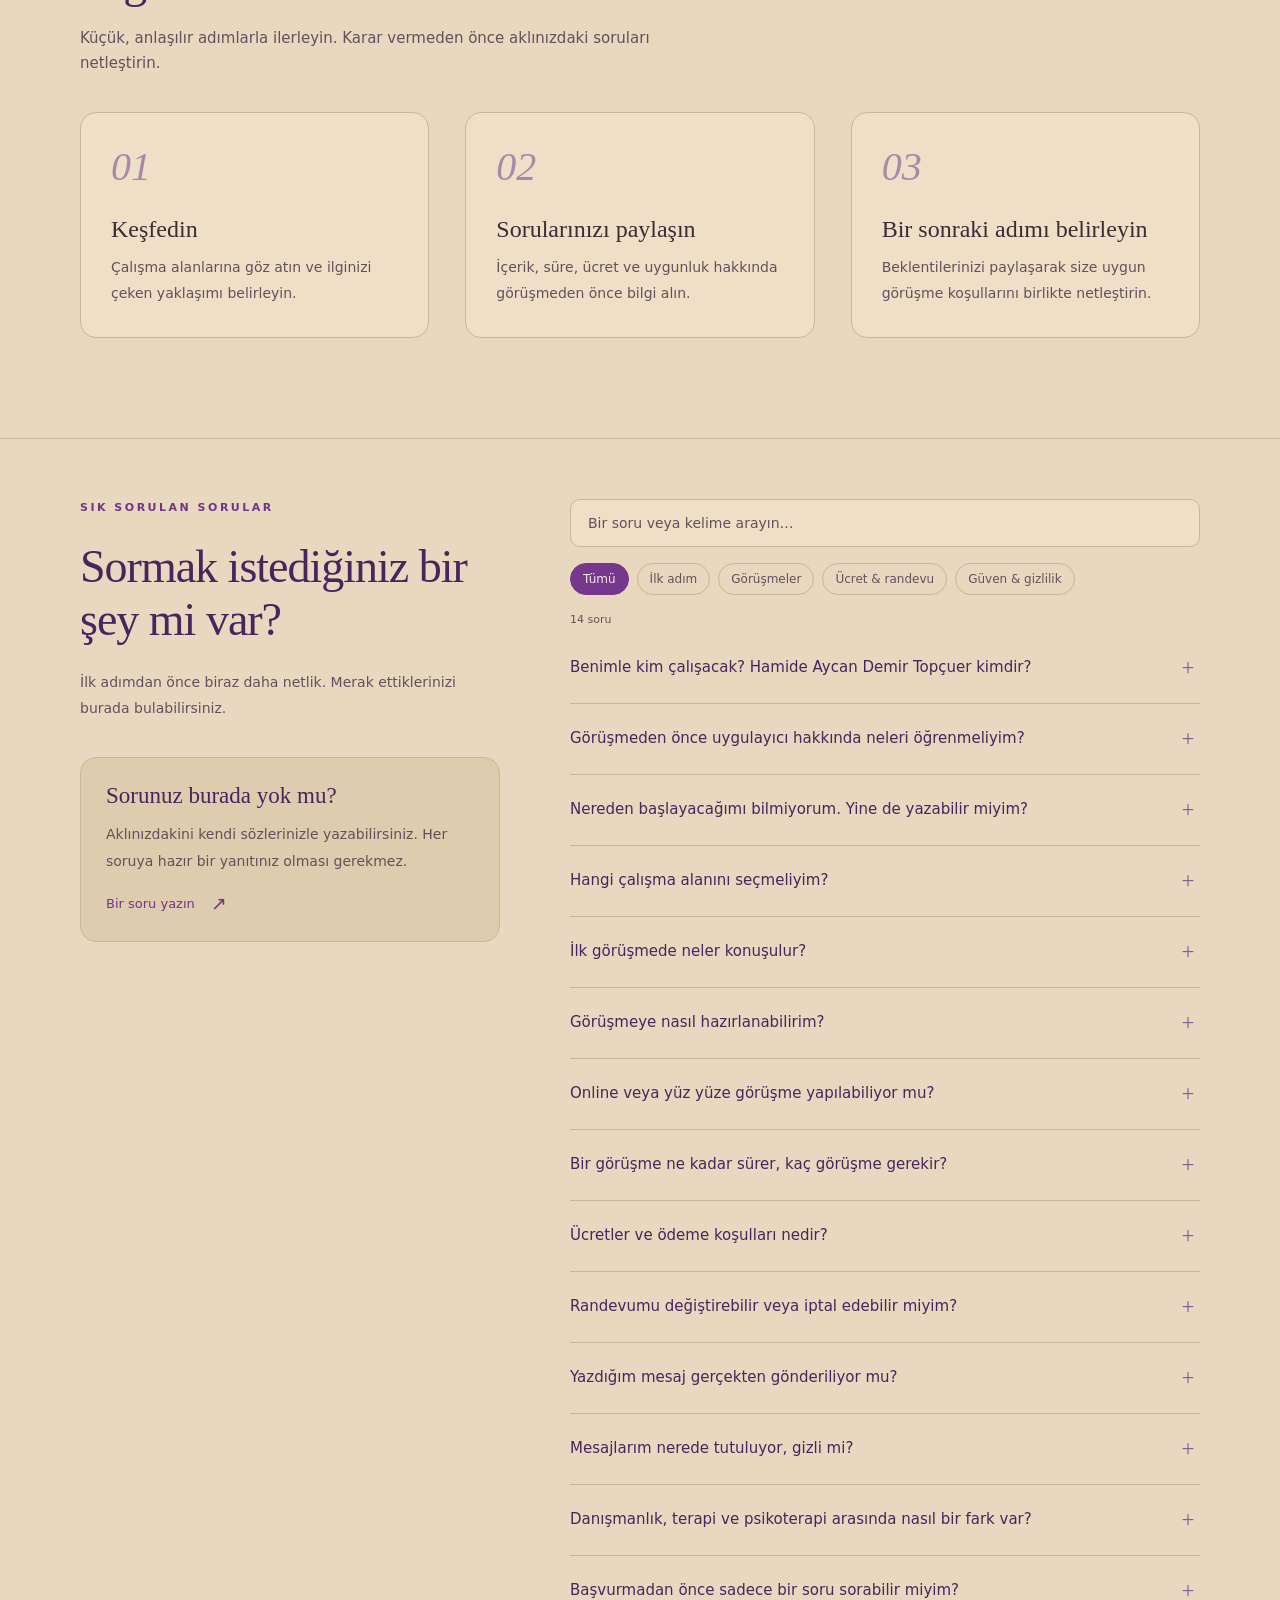
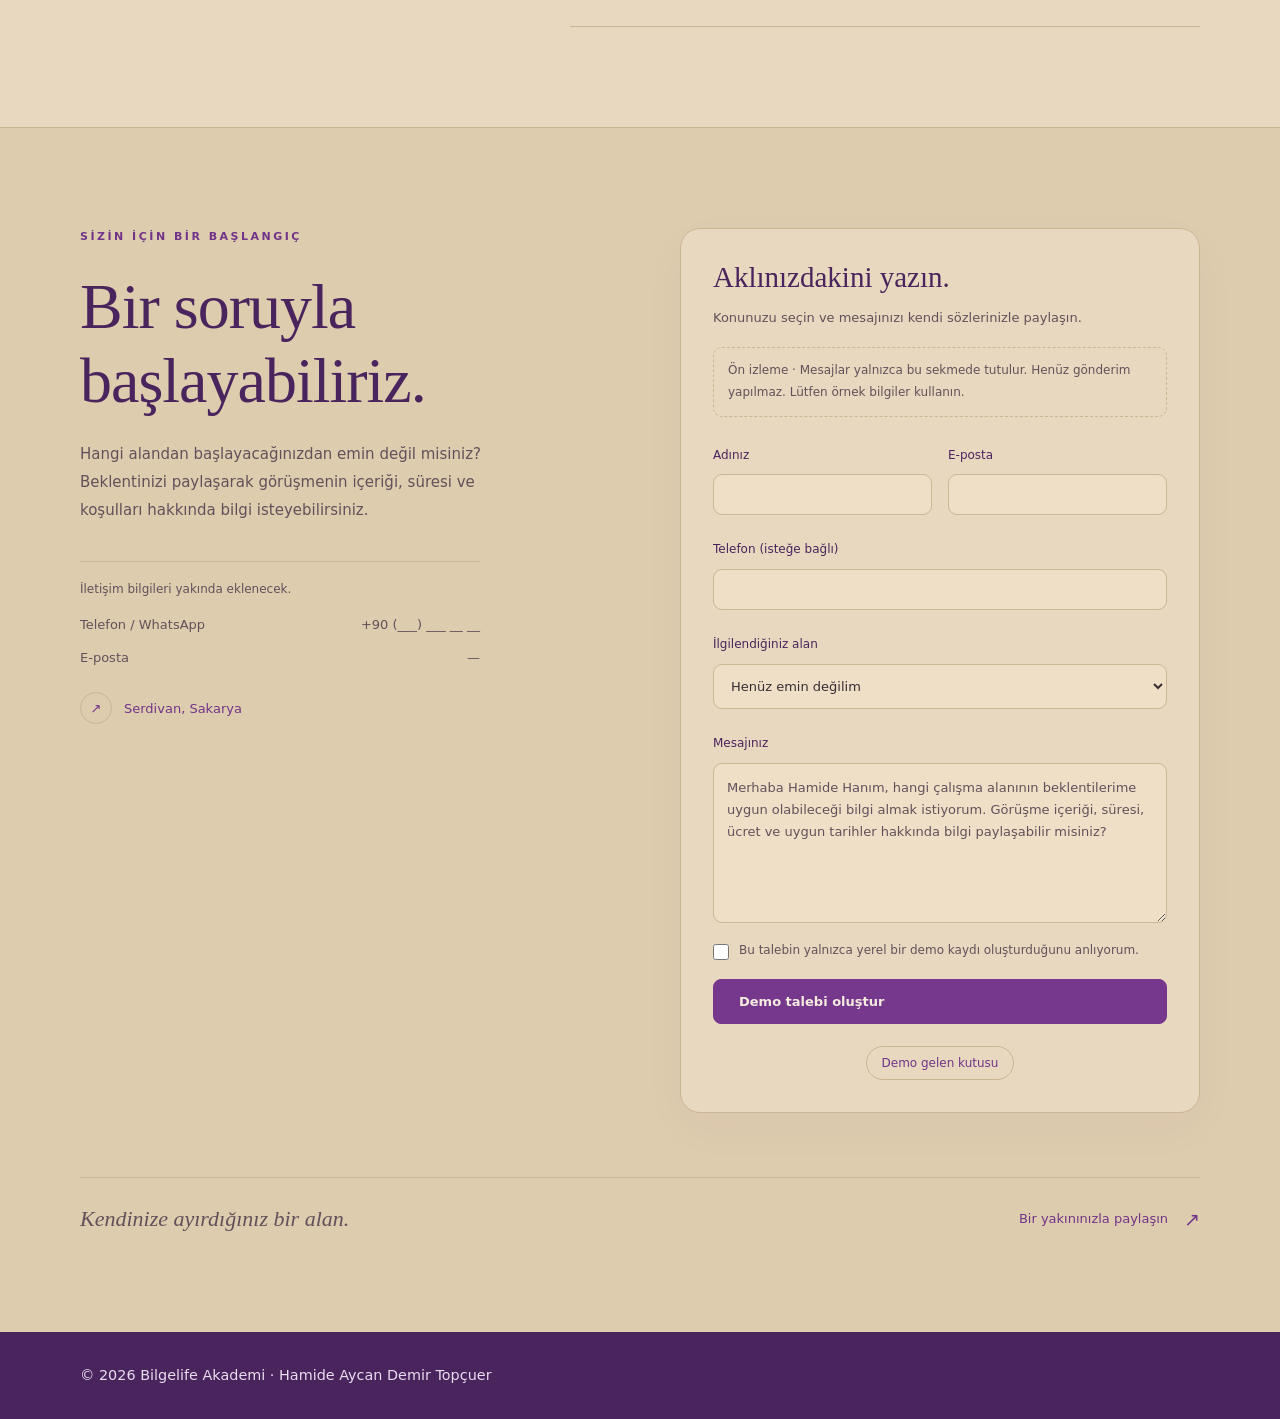
==== commit efc8f4e4: "huge update" ====
--- a/index.html
+++ b/index.html
@@ -1,621 +1,596 @@
-<!DOCTYPE html>
-<html lang="tr" data-theme="light">
-<head>
-  <meta charset="UTF-8">
-  <meta name="viewport" content="width=device-width, initial-scale=1">
-  <title>Bilgelife Akademi – Hamide Aycan Topçuer</title>
-  <meta name="description" content="Bilgelife Akademi – Kişisel Gelişim & Danışmanlık. Serdivan, Sakarya.">
-  <meta name="theme-color" content="#6d2a86">
-  <meta property="og:title" content="Bilgelife Akademi – Hamide Aycan Topçuer">
-  <meta property="og:description" content="Kişisel Gelişim & Danışmanlık – Serdivan, Sakarya">
-  <meta property="og:image" content="logo.png">
-  <link rel="icon" href="data:image/svg+xml,%3Csvg xmlns='http://www.w3.org/2000/svg' viewBox='0 0 64 64'%3E%3Ccircle cx='32' cy='32' r='30' fill='%236d2a86'/%3E%3Ctext x='32' y='43' font-size='34' text-anchor='middle' fill='white' font-family='Georgia,serif'%3EB%3C/text%3E%3C/svg%3E">
-  <script>
-    document.documentElement.classList.add('js');
-    (function () {
-      var t = "light";
-      try {
-        t = localStorage.getItem("theme") || (matchMedia("(prefers-color-scheme: dark)").matches ? "dark" : "light");
-      } catch (e) {}
-      document.documentElement.dataset.theme = t;
-    })();
-  </script>
-  <style>
-    :root {
-      color-scheme: light;
-      --plum: #6d2a86; --plum-deep: #4a1b5e; --plum-soft: #9a5db3; --lilac: #efe6f4;
-      --paper: #fdfbfe; --ink: #2a1f30; --muted: #665a6e; --line: #dccbe6;
-      --head: #4a1b5e; --link: #6d2a86; --rule: #6d2a86; --card: #fff; --tint: #f7f1fa;
-      --shadow: 0 8px 24px rgba(74, 27, 94, .07);
-      --header-bg: rgba(253, 251, 254, .88);
-      --hero-bg: radial-gradient(900px 500px at 80% 45%, #f8f1fb 0%, transparent 70%), linear-gradient(180deg, #efe6f4 0%, #e9dcf1 100%);
-      --logo-filter: drop-shadow(0 14px 26px rgba(74, 27, 94, .22));
-      --feather: #6d2a86; --feather-deep: #4a1b5e;
-      --eye-bg: #efe6f4; --eye-ring: #6d2a86; --eye-ring2: #9a5db3; --eye-1: #4a1b5e; --eye-2: #6d2a86; --eye-3: #9a5db3; --eye-pupil: #2a1f30;
-      --svc-bg: #f7f1fa; --svc-ink: #2a1f30; --svc-head: #4a1b5e; --svc-muted: #665a6e; --svc-hover: #6d2a86;
-      --atmo: 0; --grain: 0; --grain-invert: 0;
-      --b1: rgba(154, 93, 179, .3); --b2: rgba(154, 93, 179, .2); --b3: rgba(154, 93, 179, .15);
-      --ease: cubic-bezier(.22, .7, .2, 1);
-    }
-
-    /* Dunkelmodus · Pfauennacht: Aubergine, Petrol-Türkis, Gold */
-    html[data-theme="dark"] {
-      color-scheme: dark;
-      --plum: #8a45a8; --plum-deep: #0e0712; --plum-soft: #b58bc8; --lilac: #2a1238;
-      --paper: #150b1c; --ink: #efe5f5; --muted: #b7a6c4; --line: rgba(255, 255, 255, .13);
-      --head: #f6eefb; --link: #c9a3e6; --rule: #d9b56a; --card: rgba(255, 255, 255, .06); --tint: #1d1026;
-      --shadow: none; --header-bg: rgba(21, 11, 28, .78);
-      --hero-bg: linear-gradient(180deg, #1c0e27 0%, #120919 100%);
-      --logo-filter: drop-shadow(0 0 42px rgba(138, 69, 168, .55)) drop-shadow(0 16px 30px rgba(0, 0, 0, .5));
-      --feather: #7fd6cc; --feather-deep: #e3c58a;
-      --eye-bg: #1b1124; --eye-ring: #d9b56a; --eye-ring2: #7fd6cc; --eye-1: #0d2b30; --eye-2: #1f8f8a; --eye-3: #8a45a8; --eye-pupil: #0b0610;
-      --svc-bg: #0f0816; --svc-ink: #e6d9ee; --svc-head: #fff; --svc-muted: #b7a6c4; --svc-hover: #7fd6cc;
-      --atmo: 1; --grain: .10; --grain-invert: 1;
-      --b1: rgba(138, 69, 168, .55); --b2: rgba(47, 181, 168, .35); --b3: rgba(217, 181, 106, .18);
-    }
-
-    * { box-sizing: border-box; margin: 0; padding: 0; }
-    html { scroll-behavior: smooth; scroll-padding-top: 72px; }
-    body {
-      font-family: "Segoe UI", system-ui, -apple-system, Roboto, Helvetica, Arial, sans-serif;
-      background: var(--paper); color: var(--ink); line-height: 1.65; overflow-x: hidden;
-    }
-    h1, h2, h3 { font-family: Georgia, "Times New Roman", serif; font-weight: 600; line-height: 1.15; }
-    a { color: var(--link); }
-    a:focus-visible, button:focus-visible { outline: 3px solid var(--plum); outline-offset: 3px; border-radius: 4px; }
-    .wrap { max-width: 1040px; margin: 0 auto; padding: 0 24px; }
-    .skip { position: absolute; left: 12px; top: -60px; background: var(--plum); color: #fff; padding: 8px 14px; border-radius: 6px; z-index: 50; }
-    .skip:focus { top: 10px; }
-
-    /* ---------- Header ---------- */
-    header {
-      position: sticky; top: 0; z-index: 20; border-bottom: 1px solid transparent;
-      transition: background .35s, border-color .35s;
-    }
-    header.scrolled {
-      background: var(--header-bg); border-bottom-color: var(--line);
-      backdrop-filter: blur(10px); -webkit-backdrop-filter: blur(10px);
-    }
-    header .wrap { display: flex; justify-content: space-between; align-items: center; height: 64px; }
-    nav { display: flex; gap: 28px; font-size: .95rem; }
-    nav a { position: relative; text-decoration: none; color: var(--ink); padding: 4px 0; }
-    nav a::after {
-      content: ""; position: absolute; left: 0; right: 0; bottom: 0; height: 2px; background: var(--plum);
-      transform: scaleX(0); transform-origin: left; transition: transform .4s var(--ease);
-    }
-    nav a:hover::after, nav a.active::after { transform: scaleX(1); }
-    nav a.active { color: var(--link); }
-    .lang { display: flex; border: 1px solid var(--line); border-radius: 999px; overflow: hidden; background: var(--card); }
-    .lang button { background: none; border: 0; padding: 6px 14px; cursor: pointer; font: inherit; font-size: .85rem; color: var(--muted); transition: background .3s, color .3s; }
-    .lang button[aria-pressed="true"] { background: var(--plum); color: #fff; }
-
-    /* ---------- Hero ---------- */
-    .hero {
-      position: relative; margin-top: -64px; padding-top: 64px; overflow: hidden;
-      background: var(--hero-bg);
-      border-bottom: 1px solid var(--line);
-    }
-    .hero .wrap {
-      display: grid; grid-template-columns: 1.1fr .9fr; align-items: center; gap: 16px;
-      min-height: min(740px, 90vh); padding-top: 32px; padding-bottom: 48px;
-    }
-    .hero-text { position: relative; z-index: 2; }
-    .logo-shadow { filter: var(--logo-filter); max-width: 540px; }
-    .logo-shadow img { display: block; width: 100%; height: auto; border-radius: 6px; }
-    .tilt { position: relative; border-radius: 6px; transform: perspective(900px) rotateX(0deg) rotateY(0deg); will-change: transform; backface-visibility: hidden; outline: 1px solid transparent; }
-    .glare {
-      position: absolute; inset: 0; border-radius: 6px; pointer-events: none; opacity: var(--glare, 0);
-      background: radial-gradient(circle at var(--gx, 50%) var(--gy, 50%), rgba(255, 255, 255, .42), rgba(255, 255, 255, 0) 55%);
-    }
-    .hero h1 { margin-top: 34px; font-size: clamp(2rem, 4.4vw, 3.1rem); color: var(--head); letter-spacing: -.01em; }
-    .hero h1 .w { display: inline-block; overflow: hidden; vertical-align: top; padding-bottom: .14em; margin-right: .26em; }
-    .hero h1 .w > span { display: inline-block; }
-    .role { margin-top: 8px; font-size: 1.2rem; color: var(--muted); }
-    .actions { display: flex; flex-wrap: wrap; gap: 14px; margin-top: 30px; }
-
-    .btn {
-      position: relative; display: inline-block; padding: 14px 30px; overflow: hidden; cursor: pointer;
-      background: var(--plum); color: #fff; text-decoration: none; border-radius: 999px; font-weight: 600;
-      border: 1.5px solid var(--plum); transition: transform .35s var(--ease), box-shadow .35s, color .35s;
-    }
-    .btn::before {
-      content: ""; position: absolute; inset: 0; background: var(--plum-deep);
-      transform: translateY(101%); transition: transform .45s var(--ease);
-    }
-    .btn span { position: relative; }
-    .btn:hover { transform: translateY(-2px); box-shadow: 0 10px 22px rgba(74, 27, 94, .28); }
-    .btn:hover::before { transform: translateY(0); }
-    .btn.ghost { background: transparent; color: var(--link); }
-    .btn.ghost::before { background: var(--plum); }
-    .btn.ghost:hover { color: #fff; }
-
-    /* Feder */
-    .feather-box { position: relative; display: flex; align-items: center; justify-content: center; min-height: 420px; }
-    #feather { width: 100%; max-width: 380px; height: auto; overflow: visible; will-change: transform; }
-    #feather path.barb { fill: none; stroke: var(--feather); stroke-width: 1.1; stroke-linecap: round; opacity: .55; }
-    #feather path.spine { fill: none; stroke: var(--feather-deep); stroke-width: 2.6; stroke-linecap: round; }
-    .js #feather path { stroke-dasharray: 1; stroke-dashoffset: 1; animation: draw var(--dur, 1s) var(--ease) var(--d, 0s) forwards; }
-    .js #feather .eye { opacity: 0; transform-box: fill-box; transform-origin: center; animation: pop 1.1s var(--ease) 2.5s forwards; }
-    @keyframes draw { to { stroke-dashoffset: 0; } }
-    @keyframes pop { from { opacity: 0; transform: scale(.4); } to { opacity: 1; transform: scale(1); } } }
-
-    /* Hero-Choreografie */
-    .js .logo-shadow { opacity: 0; animation: logoIn 1.3s var(--ease) .25s forwards; }
-    .js .hero h1 .w > span { transform: translateY(110%); animation: rise .9s var(--ease) forwards; }
-    .js .hero h1 .w:nth-child(1) > span { animation-delay: 1.0s; }
-    .js .hero h1 .w:nth-child(2) > span { animation-delay: 1.12s; }
-    .js .hero h1 .w:nth-child(3) > span { animation-delay: 1.24s; }
-    .js .role, .js .actions { opacity: 0; transform: translateY(12px); animation: fadeup .9s var(--ease) forwards; }
-    .js .role { animation-delay: 1.5s; }
-    .js .actions { animation-delay: 1.75s; }
-    @keyframes logoIn { from { opacity: 0; transform: translateY(22px) scale(.95); } to { opacity: 1; transform: none; } }
-    @keyframes rise { to { transform: translateY(0); } }
-    @keyframes fadeup { to { opacity: 1; transform: translateY(0); } }
-
-    /* ---------- Abschnitte ---------- */
-    section { padding: 96px 0; }
-    section + section { border-top: 1px solid var(--line); }
-    section.tint { background: var(--tint); }
-    h2 { font-size: clamp(1.7rem, 3vw, 2.2rem); color: var(--head); margin-bottom: 36px; }
-    h2::after {
-      content: ""; display: block; height: 3px; width: 56px; margin-top: 14px; background: var(--rule);
-      border-radius: 2px; transform-origin: left; transition: transform .9s var(--ease) .15s;
-    }
-    .js h2::after { transform: scaleX(0); }
-    .js h2.in::after { transform: scaleX(1); }
-    .todo { color: var(--muted); font-style: italic; }
-    .lead { max-width: 62ch; color: var(--muted); font-size: 1.1rem; margin-bottom: 36px; }
-
-    .about-grid { display: grid; grid-template-columns: 1.2fr .8fr; gap: 56px; align-items: start; }
-    .about-grid p { max-width: 58ch; font-size: 1.08rem; }
-    .about-grid p + p { margin-top: 14px; }
-    .card { background: var(--card); border: 1px solid var(--line); border-radius: 14px; padding: 26px 28px; box-shadow: var(--shadow); }
-    .card h3 { font-size: 1.15rem; color: var(--head); margin-bottom: 14px; }
-    .card ul { list-style: none; }
-    .card li { padding: 9px 0 9px 20px; border-top: 1px solid var(--line); position: relative; }
-    .card li:first-child { border-top: 0; }
-    .card li::before { content: ""; position: absolute; left: 0; top: 1.05em; width: 7px; height: 7px; border-radius: 50%; background: var(--rule); }
-
-    .services { list-style: none; display: grid; grid-template-columns: repeat(auto-fit, minmax(240px, 1fr)); gap: 6px 40px; }
-    .services li {
-      position: relative; padding: 12px 0 12px 22px; font-size: 1.08rem;
-      transition: color .3s, padding-left .4s var(--ease);
-    }
-    .services li:hover { color: var(--svc-hover); padding-left: 28px; }
-    .services li::before { content: ""; position: absolute; left: 0; top: 0; bottom: 0; width: 3px; background: var(--rule); transform-origin: top; border-radius: 2px; }
-    .js .services li { opacity: 0; transition: opacity .8s var(--ease) calc(var(--i) * 90ms), color .3s, padding-left .4s var(--ease); }
-    .js .services li::before { transform: scaleY(0); transition: transform .8s var(--ease) calc(var(--i) * 90ms); }
-    .js .services.in li { opacity: 1; }
-    .js .services.in li::before { transform: scaleY(1); }
-
-    dl { display: grid; grid-template-columns: max-content 1fr; gap: 0 40px; max-width: 720px; }
-    dt, dd { padding: 16px 0; border-bottom: 1px solid var(--line); }
-    dt { font-weight: 600; color: var(--head); }
-    .js dl dt, .js dl dd { opacity: 0; transform: translateY(10px); transition: opacity .8s var(--ease) calc(var(--i) * 80ms), transform .8s var(--ease) calc(var(--i) * 80ms); }
-    .js dl.in dt, .js dl.in dd { opacity: 1; transform: none; }
-    .contact-actions { margin-top: 34px; }
-
-    .js .fade { opacity: 0; transform: translateY(12px); transition: opacity .9s var(--ease), transform .9s var(--ease); }
-    .js .fade.in { opacity: 1; transform: none; }
-    main { transition: opacity .18s; }
-    main.switching { opacity: 0; }
-
-    footer { background: var(--plum-deep); color: #e9dcef; padding: 34px 0; font-size: .9rem; }
-    footer .note { margin-top: 10px; font-size: .82rem; color: #c9b4d4; max-width: 70ch; }
-
-
-    /* ---------- Dunkelmodus: Atmosphäre + Schalter ---------- */
-    body, header, .card, section, footer { transition: background-color .5s, color .5s, border-color .5s; }
-    .hero .wrap { position: relative; z-index: 1; }
-    .atmo { position: absolute; inset: 0; overflow: hidden; pointer-events: none; opacity: var(--atmo); transition: opacity .6s; }
-    .atmo i { position: absolute; border-radius: 50%; filter: blur(70px); }
-    .atmo .b1 { width: 520px; height: 520px; left: -120px; top: -90px; background: var(--b1); animation: drift1 22s ease-in-out infinite alternate; }
-    .atmo .b2 { width: 620px; height: 620px; right: -170px; bottom: -220px; background: var(--b2); animation: drift2 27s ease-in-out infinite alternate; }
-    .atmo .b3 { width: 420px; height: 420px; left: 38%; top: 28%; background: var(--b3); animation: drift3 31s ease-in-out infinite alternate; }
-    @keyframes drift1 { to { transform: translate(90px, 60px) scale(1.12); } }
-    @keyframes drift2 { to { transform: translate(-80px, -50px) scale(1.1); } }
-    @keyframes drift3 { to { transform: translate(-60px, 50px) scale(.9); } }
-    .grain {
-      position: fixed; inset: 0; z-index: 40; pointer-events: none; opacity: var(--grain); filter: invert(var(--grain-invert));
-      transition: opacity .6s;
-      background-image: url("data:image/svg+xml;utf8,<svg xmlns='http://www.w3.org/2000/svg' width='160' height='160'><filter id='n'><feTurbulence type='fractalNoise' baseFrequency='.8' numOctaves='2' stitchTiles='stitch'/><feColorMatrix values='0 0 0 0 0  0 0 0 0 0  0 0 0 0 0  0 0 0 .7 0'/></filter><rect width='100%' height='100%' filter='url(%23n)'/></svg>");
-    }
-    #hizmetler { background: var(--svc-bg); color: var(--svc-ink); }
-    #hizmetler h2 { color: var(--svc-head); }
-    #hizmetler .lead { color: var(--svc-muted); }
-
-    .tools { display: flex; align-items: center; gap: 12px; }
-    .theme-toggle {
-      position: relative; width: 58px; height: 32px; padding: 0; cursor: pointer; flex: none;
-      border: 1px solid var(--line); border-radius: 999px; background: var(--card);
-      transition: background .4s, border-color .4s;
-    }
-    .theme-toggle svg { position: absolute; top: 7px; width: 16px; height: 16px; stroke: var(--muted); fill: none; stroke-width: 2; stroke-linecap: round; stroke-linejoin: round; }
-    .theme-toggle .i-sun { left: 8px; }
-    .theme-toggle .i-moon { right: 8px; }
-    .theme-toggle .knob {
-      position: absolute; top: 3px; left: 3px; width: 24px; height: 24px; border-radius: 50%;
-      background: var(--plum); box-shadow: 0 2px 8px rgba(0, 0, 0, .25);
-      transition: transform .45s var(--ease), background .4s;
-    }
-    html[data-theme="dark"] .theme-toggle .knob { transform: translateX(26px); background: var(--rule); }
-    @media (prefers-reduced-motion: reduce) { .atmo i { animation: none !important; } .theme-toggle .knob { transition: none; } }
-
-    /* ---------- Responsive ---------- */
-    @media (max-width: 860px) {
-      nav { gap: 16px; font-size: .88rem; }
-      .hero .wrap { grid-template-columns: 1fr; min-height: 0; padding-top: 20px; }
-      .feather-box { order: -1; min-height: 0; height: 260px; }
-      #feather { max-width: 200px; }
-      .about-grid { grid-template-columns: 1fr; gap: 36px; }
-      dl { grid-template-columns: 1fr; }
-      dt { border-bottom: 0; padding-bottom: 0; }
-      section { padding: 72px 0; }
-    }
-    @media (max-width: 560px) {
-      header .wrap { padding: 0 16px; }
-      nav { gap: 12px; font-size: .8rem; }
-      .tools { gap: 8px; }
-      .lang button { padding: 6px 9px; font-size: .78rem; }
-      .theme-toggle { width: 48px; height: 28px; }
-      .theme-toggle svg { top: 6px; width: 14px; height: 14px; }
-      .theme-toggle .i-sun { left: 6px; } .theme-toggle .i-moon { right: 6px; }
-      .theme-toggle .knob { width: 20px; height: 20px; }
-      html[data-theme="dark"] .theme-toggle .knob { transform: translateX(20px); }
-    }
-    @media (prefers-reduced-motion: reduce) {
-      html { scroll-behavior: auto; }
-      .js #feather path, .js #feather .eye, .js .logo-shadow, .js .hero h1 .w > span, .js .role, .js .actions {
-        animation: none !important; stroke-dashoffset: 0 !important; opacity: 1 !important; transform: none !important; clip-path: none !important;
-      }
-      .js #feather path.barb { opacity: .55 !important; }
-      .js .services li, .js dl dt, .js dl dd, .js .fade { opacity: 1 !important; transform: none !important; transition: none !important; }
-      .js .services li::before, .js h2::after { transform: none !important; transition: none !important; }
-    }
-  </style>
-</head>
-<body>
-  <div class="grain" aria-hidden="true"></div>
-  <a class="skip" href="#hakkinda" data-i18n="skip">İçeriğe geç</a>
-
-  <header id="top">
-    <div class="wrap">
-      <nav aria-label="Menü">
-        <a href="#hakkinda" data-i18n="nav_about">Hakkında</a>
-        <a href="#hizmetler" data-i18n="nav_services">Hizmetler</a>
-        <a href="#iletisim" data-i18n="nav_contact">İletişim</a>
-      </nav>
-      <div class="tools">
-        <div class="lang" role="group" aria-label="Dil / Language">
-          <button type="button" data-lang="tr" aria-pressed="true">TR</button>
-          <button type="button" data-lang="en" aria-pressed="false">EN</button>
-        </div>
-        <button type="button" class="theme-toggle" id="themeToggle" role="switch" aria-checked="false" aria-label="Koyu tema">
-          <svg class="i-sun" viewBox="0 0 24 24" aria-hidden="true"><circle cx="12" cy="12" r="4"/><path d="M12 2v2M12 20v2M4.9 4.9l1.4 1.4M17.7 17.7l1.4 1.4M2 12h2M20 12h2M4.9 19.1l1.4-1.4M17.7 6.3l1.4-1.4"/></svg>
-          <svg class="i-moon" viewBox="0 0 24 24" aria-hidden="true"><path d="M21 12.8A9 9 0 1 1 11.2 3a7 7 0 0 0 9.8 9.8z"/></svg>
-          <span class="knob"></span>
-        </button>
-      </div>
-    </div>
-  </header>
-
-  <main>
-    <div class="hero">
-      <div class="atmo" aria-hidden="true"><i class="b1"></i><i class="b2"></i><i class="b3"></i></div>
-      <div class="wrap">
-        <div class="hero-text">
-          <div class="logo-shadow">
-            <div class="tilt" id="tilt">
-              <img src="logo.png" alt="Bilgelife Akademi – Hamide Aycan Topçuer, Kişisel Gelişim &amp; Danışmanlık" width="594" height="336">
-              <span class="glare" aria-hidden="true"></span>
-            </div>
-          </div>
-          <h1 aria-label="Hamide Aycan Topçuer">
-            <span class="w" aria-hidden="true"><span>Hamide</span></span><span class="w" aria-hidden="true"><span>Aycan</span></span><span class="w" aria-hidden="true"><span>Topçuer</span></span>
-          </h1>
-          <p class="role" data-i18n="role">Kişisel Gelişim &amp; Danışmanlık</p>
-          <div class="actions">
-            <a class="btn" href="#iletisim"><span data-i18n="cta">İletişime geç</span></a>
-            <a class="btn ghost" href="#hizmetler"><span data-i18n="cta2">Hizmetler</span></a>
-          </div>
-        </div>
-        <div class="feather-box" aria-hidden="true">
-          <svg id="feather" viewBox="0 0 380 600" xmlns="http://www.w3.org/2000/svg"></svg>
-        </div>
-      </div>
-    </div>
-
-    <section id="hakkinda">
-      <div class="wrap">
-        <h2 data-i18n="about_h">Hakkında</h2>
-        <div class="about-grid">
-          <div class="fade">
-            <p class="todo" data-i18n="about_p1">[Kısa tanıtım metni: Hamide Aycan Topçuer kimdir, hangi yaklaşımla çalışır?]</p>
-            <p class="todo" data-i18n="about_p2">[Kimlere destek olur, ilk görüşme nasıl geçer?]</p>
-          </div>
-          <div class="card fade">
-            <h3 data-i18n="quals_h">Eğitim &amp; Sertifikalar</h3>
-            <ul>
-              <li class="todo" data-i18n="q1">[Eğitim / Sertifika 1]</li>
-              <li class="todo" data-i18n="q2">[Eğitim / Sertifika 2]</li>
-              <li class="todo" data-i18n="q3">[Eğitim / Sertifika 3]</li>
-            </ul>
-          </div>
-        </div>
-      </div>
-    </section>
-
-    <section id="hizmetler" class="tint">
-      <div class="wrap">
-        <h2 data-i18n="services_h">Hizmetler</h2>
-        <p class="lead fade" data-i18n="services_lead">Mentörlük / Danışmanlık ve eğitimler</p>
-        <ul class="services">
-          <li style="--i:0" data-i18n="sv1">Aile danışmanlığı</li>
-          <li style="--i:1" data-i18n="sv2">Homeopati</li>
-          <li style="--i:2" data-i18n="sv3">Thetahealing</li>
-          <li style="--i:3" data-i18n="sv4">Aromaterapi</li>
-          <li style="--i:4" data-i18n="sv5">Aile dizimi</li>
-          <li style="--i:5" data-i18n="sv6">Kadim nefes teknikleri</li>
-          <li style="--i:6" data-i18n="sv7">Bach flowers</li>
-          <li style="--i:7" data-i18n="sv8">Schüssler analizi</li>
-          <li style="--i:8" data-i18n="sv9">EMDR</li>
-          <li style="--i:9" data-i18n="sv10">Numeroloji</li>
-        </ul>
-      </div>
-    </section>
-
-    <section id="iletisim">
-      <div class="wrap">
-        <h2 data-i18n="contact_h">İletişim</h2>
-        <dl>
-          <dt style="--i:0" data-i18n="c_address">Adres</dt>
-          <dd style="--i:0"><span data-i18n="c_address_v">Serdivan, Sakarya, Türkiye</span> <span class="todo">[+ Sokak / No]</span></dd>
-          <dt style="--i:1" data-i18n="c_hours">Çalışma saatleri</dt>
-          <dd style="--i:1" data-i18n="c_hours_v">Pazartesi – Pazar, 09:00 – 18:00</dd>
-          <dt style="--i:2" data-i18n="c_phone">Telefon / WhatsApp</dt>
-          <dd style="--i:2" class="todo">[+90 ...]</dd>
-          <dt style="--i:3" data-i18n="c_mail">E-posta</dt>
-          <dd style="--i:3" class="todo">[ornek@bilgelifeakademi.com]</dd>
-          <dt style="--i:4" data-i18n="c_web">Web</dt>
-          <dd style="--i:4"><a href="https://www.bilgelifeakademi.com">www.bilgelifeakademi.com</a></dd>
-        </dl>
-        <div class="contact-actions fade">
-          <a class="btn ghost" href="https://www.google.com/maps/search/?api=1&query=Serdivan+Sakarya" target="_blank" rel="noopener"><span data-i18n="map">Haritada aç</span></a>
-        </div>
-      </div>
-    </section>
-  </main>
-
-  <footer>
-    <div class="wrap">
-      <div>© <span id="year"></span> Bilgelife Akademi · Hamide Aycan Topçuer</div>
-      <p class="note" data-i18n="disclaimer">Bu sayfadaki bilgiler tanıtım amaçlıdır; tıbbi tavsiye, teşhis veya tedavi yerine geçmez. Acil durumlarda 112'yi arayın.</p>
-    </div>
-  </footer>
-
-  <script>
-    /* ---------- Übersetzungen ---------- */
-    const T = {
-      tr: {
-        skip: "İçeriğe geç", theme: "Koyu tema",
-        nav_about: "Hakkında", nav_services: "Hizmetler", nav_contact: "İletişim",
-        role: "Kişisel Gelişim & Danışmanlık", cta: "İletişime geç", cta2: "Hizmetler",
-        about_h: "Hakkında",
-        about_p1: "[Kısa tanıtım metni: Hamide Aycan Topçuer kimdir, hangi yaklaşımla çalışır?]",
-        about_p2: "[Kimlere destek olur, ilk görüşme nasıl geçer?]",
-        quals_h: "Eğitim & Sertifikalar",
-        q1: "[Eğitim / Sertifika 1]", q2: "[Eğitim / Sertifika 2]", q3: "[Eğitim / Sertifika 3]",
-        services_h: "Hizmetler",
-        services_lead: "Mentörlük / Danışmanlık ve eğitimler",
-        sv1: "Aile danışmanlığı", sv2: "Homeopati", sv3: "Thetahealing", sv4: "Aromaterapi", sv5: "Aile dizimi",
-        sv6: "Kadim nefes teknikleri", sv7: "Bach flowers", sv8: "Schüssler analizi", sv9: "EMDR", sv10: "Numeroloji",
-        contact_h: "İletişim", c_address: "Adres", c_address_v: "Serdivan, Sakarya, Türkiye",
-        c_hours: "Çalışma saatleri", c_hours_v: "Pazartesi – Pazar, 09:00 – 18:00",
-        c_phone: "Telefon / WhatsApp", c_mail: "E-posta", c_web: "Web", map: "Haritada aç",
-        disclaimer: "Bu sayfadaki bilgiler tanıtım amaçlıdır; tıbbi tavsiye, teşhis veya tedavi yerine geçmez. Acil durumlarda 112'yi arayın."
-      },
-      en: {
-        skip: "Skip to content", theme: "Dark mode",
-        nav_about: "About", nav_services: "Services", nav_contact: "Contact",
-        role: "Personal Development & Counseling", cta: "Get in touch", cta2: "Services",
-        about_h: "About",
-        about_p1: "[Short introduction: who is Hamide Aycan Topçuer and what is her approach?]",
-        about_p2: "[Who does she support, and what does a first session look like?]",
-        quals_h: "Education & Certificates",
-        q1: "[Education / Certificate 1]", q2: "[Education / Certificate 2]", q3: "[Education / Certificate 3]",
-        services_h: "Services",
-        services_lead: "Mentoring / counseling and training",
-        sv1: "Family counseling", sv2: "Homeopathy", sv3: "ThetaHealing", sv4: "Aromatherapy", sv5: "Family constellation",
-        sv6: "Ancient breathing techniques", sv7: "Bach flowers", sv8: "Schüssler analysis", sv9: "EMDR", sv10: "Numerology",
-        contact_h: "Contact", c_address: "Address", c_address_v: "Serdivan, Sakarya, Türkiye",
-        c_hours: "Opening hours", c_hours_v: "Monday – Sunday, 09:00 – 18:00",
-        c_phone: "Phone / WhatsApp", c_mail: "Email", c_web: "Web", map: "Open in maps",
-        disclaimer: "The information on this page is for general information only and does not replace medical advice, diagnosis or treatment. In an emergency, call 112."
-      }
-    };
-
-    const main = document.querySelector("main");
-    function applyLang(lang) {
-      document.documentElement.lang = lang;
-      const tt = document.getElementById("themeToggle");
-      if (tt) tt.setAttribute("aria-label", T[lang].theme);
-      document.querySelectorAll("[data-i18n]").forEach(el => { el.textContent = T[lang][el.dataset.i18n]; });
-      document.querySelectorAll(".lang button").forEach(b => b.setAttribute("aria-pressed", b.dataset.lang === lang));
-      try { localStorage.setItem("lang", lang); } catch (e) {}
-    }
-    function setLang(lang) {
-      main.classList.add("switching");
-      setTimeout(() => { applyLang(lang); main.classList.remove("switching"); }, 180);
-    }
-    document.querySelectorAll(".lang button").forEach(b => b.addEventListener("click", () => setLang(b.dataset.lang)));
-    let saved = "tr";
-    try { saved = localStorage.getItem("lang") || "tr"; } catch (e) {}
-    applyLang(saved);
-    document.getElementById("year").textContent = new Date().getFullYear();
-
-    /* ---------- Pfauenfeder (per Code gezeichnet) ---------- */
-    (function drawFeather() {
-      const svg = document.getElementById("feather");
-      const NS = "http://www.w3.org/2000/svg";
-      const P = [[190, 585], [150, 410], [265, 230], [225, 55]];
-      const pt = t => {
-        const u = 1 - t;
-        return [0, 1].map(k => u*u*u*P[0][k] + 3*u*u*t*P[1][k] + 3*u*t*t*P[2][k] + t*t*t*P[3][k]);
-      };
-      const tan = t => {
-        const u = 1 - t;
-        const d = [0, 1].map(k => 3*u*u*(P[1][k]-P[0][k]) + 6*u*t*(P[2][k]-P[1][k]) + 3*t*t*(P[3][k]-P[2][k]));
-        const l = Math.hypot(d[0], d[1]);
-        return [d[0]/l, d[1]/l];
-      };
-      const mk = (name, attrs) => {
-        const el = document.createElementNS(NS, name);
-        for (const k in attrs) el.setAttribute(k, attrs[k]);
-        return el;
-      };
-      const f = n => n.toFixed(1);
-
-      const gBarbs = mk("g", {});
-      const N = 44, T0 = 0.10, T1 = 0.94;
-      for (let i = 0; i < N; i++) {
-        const t = T0 + (T1 - T0) * (i / (N - 1));
-        const [px, py] = pt(t);
-        const [tx, ty] = tan(t);
-        const nx = -ty, ny = tx;
-        const prof = Math.sin(Math.PI * Math.min(1, (t - 0.06) / 0.94));
-        const L = 22 + 108 * Math.pow(prof, 0.9);
-        [-1, 1].forEach(s => {
-          const cx = px + nx*s*L*0.55 + tx*L*0.12, cy = py + ny*s*L*0.55 + ty*L*0.12;
-          const ex = px + nx*s*L*0.82 + tx*L*0.62, ey = py + ny*s*L*0.82 + ty*L*0.62;
-          const p = mk("path", {
-            class: "barb", pathLength: 1,
-            d: `M${f(px)} ${f(py)} Q${f(cx)} ${f(cy)} ${f(ex)} ${f(ey)}`
-          });
-          p.style.setProperty("--d", (0.55 + (i / N) * 1.9 + (s > 0 ? 0.04 : 0)).toFixed(2) + "s");
-          p.style.setProperty("--dur", "0.9s");
-          gBarbs.appendChild(p);
-        });
-      }
-      svg.appendChild(gBarbs);
-
-      const spine = mk("path", {
-        class: "spine", pathLength: 1,
-        d: `M${P[0]} C${P[1]} ${P[2]} ${P[3]}`
-      });
-      spine.style.setProperty("--d", "0.1s");
-      spine.style.setProperty("--dur", "2.2s");
-      svg.appendChild(spine);
-
-      /* Auge */
-      const te = 0.78;
-      const [ex, ey] = pt(te);
-      const [ux, uy] = tan(te);
-      const ang = Math.atan2(uy, ux) * 180 / Math.PI;
-      const defs = mk("defs", {});
-      defs.innerHTML = `
-        <radialGradient id="eyeG" cx="50%" cy="50%" r="50%">
-          <stop offset="0" style="stop-color:var(--eye-1)"/><stop offset=".55" style="stop-color:var(--eye-2)"/><stop offset="1" style="stop-color:var(--eye-3)"/>
-        </radialGradient>`;
-      svg.appendChild(defs);
-      const g = mk("g", { transform: `translate(${f(ex)} ${f(ey)}) rotate(${f(ang)})` });
-      g.innerHTML = `
-        <g class="eye">
-          <ellipse rx="40" ry="24" style="fill:var(--eye-bg);stroke:var(--eye-ring)" stroke-width="1.4"/>
-          <ellipse rx="30" ry="17" fill="none" style="stroke:var(--eye-ring2)" stroke-width="1.2"/>
-          <ellipse rx="22" ry="12.5" fill="url(#eyeG)"/>
-          <ellipse rx="9" ry="5.5" style="fill:var(--eye-pupil)"/>
-          <ellipse cx="-3" cy="-1.5" rx="2.6" ry="1.6" fill="#fff" opacity=".7"/>
-        </g>`;
-      svg.appendChild(g);
-
-      /* leichter Parallax-Effekt beim Scrollen */
-      if (!matchMedia("(prefers-reduced-motion: reduce)").matches) {
-        let ticking = false;
-        addEventListener("scroll", () => {
-          if (ticking) return;
-          ticking = true;
-          requestAnimationFrame(() => {
-            const y = Math.min(scrollY, 700);
-            svg.style.transform = `translateY(${(y * 0.14).toFixed(1)}px)`;
-            ticking = false;
-          });
-        }, { passive: true });
-      }
-    })();
-
-    /* ---------- 3D-Neigung des Logos (folgt der Maus) ---------- */
-    (function tiltLogo() {
-      const el = document.getElementById("tilt");
-      const hero = document.querySelector(".hero");
-      if (!el || !hero) return;
-      if (matchMedia("(prefers-reduced-motion: reduce)").matches || !matchMedia("(hover: hover)").matches) return;
-      const MAX = 9;                       // maximale Neigung in Grad
-      let tx = 0, ty = 0, cx = 0, cy = 0, gx = 50, gy = 50, glare = 0, tg = 0, running = false;
-
-      const loop = () => {
-        cx += (tx - cx) * 0.09;
-        cy += (ty - cy) * 0.09;
-        glare += (tg - glare) * 0.09;
-        el.style.transform = `perspective(900px) rotateX(${cx.toFixed(2)}deg) rotateY(${cy.toFixed(2)}deg) scale(${(1 + glare * 0.02).toFixed(3)})`;
-        el.style.setProperty("--gx", gx.toFixed(1) + "%");
-        el.style.setProperty("--gy", gy.toFixed(1) + "%");
-        el.style.setProperty("--glare", glare.toFixed(3));
-        const still = Math.abs(tx - cx) < 0.01 && Math.abs(ty - cy) < 0.01 && Math.abs(tg - glare) < 0.005;
-        if (still) { running = false; } else { requestAnimationFrame(loop); }
-      };
-      const kick = () => { if (!running) { running = true; requestAnimationFrame(loop); } };
-
-      hero.addEventListener("pointermove", e => {
-        const r = el.getBoundingClientRect();
-        const mx = (e.clientX - (r.left + r.width / 2)) / (innerWidth / 2);
-        const my = (e.clientY - (r.top + r.height / 2)) / (innerHeight / 2);
-        ty = Math.max(-1, Math.min(1, mx)) * MAX;
-        tx = -Math.max(-1, Math.min(1, my)) * MAX;
-        gx = ((e.clientX - r.left) / r.width) * 100;
-        gy = ((e.clientY - r.top) / r.height) * 100;
-        const inside = e.clientX >= r.left && e.clientX <= r.right && e.clientY >= r.top && e.clientY <= r.bottom;
-        tg = inside ? 1 : 0;
-        kick();
-      });
-      hero.addEventListener("pointerleave", () => { tx = 0; ty = 0; tg = 0; kick(); });
-    })();
-
-    /* ---------- Hell / Dunkel ---------- */
-    (function themeSwitch() {
-      const btn = document.getElementById("themeToggle");
-      const meta = document.querySelector('meta[name="theme-color"]');
-      const apply = t => {
-        document.documentElement.dataset.theme = t;
-        btn.setAttribute("aria-checked", t === "dark");
-        if (meta) meta.setAttribute("content", t === "dark" ? "#150b1c" : "#6d2a86");
-      };
-      apply(document.documentElement.dataset.theme);
-      btn.addEventListener("click", () => {
-        const t = document.documentElement.dataset.theme === "dark" ? "light" : "dark";
-        apply(t);
-        try { localStorage.setItem("theme", t); } catch (e) {}
-      });
-    })();
-
-    /* ---------- Header + Einblendungen ---------- */
-    const header = document.getElementById("top");
-    const onScroll = () => header.classList.toggle("scrolled", scrollY > 24);
-    addEventListener("scroll", onScroll, { passive: true });
-    onScroll();
-
-    const io = new IntersectionObserver(entries => {
-      entries.forEach(e => { if (e.isIntersecting) { e.target.classList.add("in"); io.unobserve(e.target); } });
-    }, { threshold: 0.15, rootMargin: "0px 0px -6% 0px" });
-    document.querySelectorAll("h2, .fade, .services, dl").forEach(el => io.observe(el));
-
-    const links = [...document.querySelectorAll("nav a")];
-    const secs = links.map(a => document.querySelector(a.getAttribute("href")));
-    const spy = new IntersectionObserver(entries => {
-      entries.forEach(e => {
-        if (e.isIntersecting) links.forEach(a => a.classList.toggle("active", a.getAttribute("href") === "#" + e.target.id));
-      });
-    }, { rootMargin: "-45% 0px -50% 0px" });
-    secs.forEach(s => s && spy.observe(s));
-  </script>
-</body>
-</html>+<!DOCTYPE html>
+<html lang="tr" data-theme="light">
+<head>
+  <meta charset="UTF-8">
+  <meta name="viewport" content="width=device-width, initial-scale=1">
+  <title>Bilgelife Akademi – Hamide Aycan Demir Topçuer</title>
+  <meta name="description" content="Bilgelife Akademi – Kişisel Gelişim & Danışmanlık. Serdivan, Sakarya.">
+  <meta name="theme-color" content="#e8d8bf">
+  <meta property="og:title" content="Bilgelife Akademi – Hamide Aycan Demir Topçuer">
+  <meta property="og:description" content="Kişisel Gelişim & Danışmanlık – Serdivan, Sakarya">
+  <meta property="og:image" content="logo.png">
+  <link rel="icon" href="data:image/svg+xml,%3Csvg xmlns='http://www.w3.org/2000/svg' viewBox='0 0 64 64'%3E%3Ccircle cx='32' cy='32' r='30' fill='%236d2a86'/%3E%3Ctext x='32' y='43' font-size='34' text-anchor='middle' fill='white' font-family='Georgia,serif'%3EB%3C/text%3E%3C/svg%3E">
+  <script>
+    document.documentElement.classList.add('js');
+    (function () {
+      var t = "light";
+      try {
+        t = localStorage.getItem("theme") || (matchMedia("(prefers-color-scheme: dark)").matches ? "dark" : "light");
+      } catch (e) {}
+      document.documentElement.dataset.theme = t;
+    })();
+  </script>
+  <style>
+    :root {
+      color-scheme: light;
+      --plum: #6d2a86; --plum-deep: #4a1b5e; --plum-soft: #9a5db3; --lilac: #efe6f4;
+      --paper: #fdfbfe; --ink: #2a1f30; --muted: #665a6e; --line: #dccbe6;
+      --head: #4a1b5e; --link: #6d2a86; --rule: #6d2a86; --card: #fff; --tint: #f7f1fa;
+      --shadow: 0 8px 24px rgba(74, 27, 94, .07);
+      --header-bg: rgba(253, 251, 254, .88);
+      --hero-bg: radial-gradient(900px 500px at 80% 45%, #f8f1fb 0%, transparent 70%), linear-gradient(180deg, #efe6f4 0%, #e9dcf1 100%);
+      --logo-filter: drop-shadow(0 14px 26px rgba(74, 27, 94, .22));
+      --eye-bg: #efe6f4; --eye-ring: #6d2a86; --eye-ring2: #9a5db3; --eye-1: #4a1b5e; --eye-2: #6d2a86; --eye-3: #9a5db3; --eye-pupil: #2a1f30;
+      --svc-bg: #f7f1fa; --svc-ink: #2a1f30; --svc-head: #4a1b5e; --svc-muted: #665a6e; --svc-hover: #6d2a86;
+      --b1: rgba(154, 93, 179, .3); --b2: rgba(154, 93, 179, .2); --b3: rgba(154, 93, 179, .15);
+      --ease: cubic-bezier(.22, .7, .2, 1);
+    }
+
+    /* Dunkelmodus · Pfauennacht: Aubergine, Petrol-Türkis, Gold */
+    html[data-theme="dark"] {
+      color-scheme: dark;
+      --plum: #8a45a8; --plum-deep: #0e0712; --plum-soft: #b58bc8; --lilac: #2a1238;
+      --paper: #150b1c; --ink: #efe5f5; --muted: #b7a6c4; --line: rgba(255, 255, 255, .13);
+      --head: #f6eefb; --link: #c9a3e6; --rule: #d9b56a; --card: rgba(255, 255, 255, .06); --tint: #1d1026;
+      --shadow: none; --header-bg: rgba(21, 11, 28, .78);
+      --hero-bg: linear-gradient(180deg, #1c0e27 0%, #120919 100%);
+      --logo-filter: drop-shadow(0 0 42px rgba(138, 69, 168, .55)) drop-shadow(0 16px 30px rgba(0, 0, 0, .5));
+      --eye-bg: #1b1124; --eye-ring: #d9b56a; --eye-ring2: #7fd6cc; --eye-1: #0d2b30; --eye-2: #1f8f8a; --eye-3: #8a45a8; --eye-pupil: #0b0610;
+      --svc-bg: #0f0816; --svc-ink: #e6d9ee; --svc-head: #fff; --svc-muted: #b7a6c4; --svc-hover: #7fd6cc;
+      --b1: rgba(138, 69, 168, .55); --b2: rgba(47, 181, 168, .35); --b3: rgba(217, 181, 106, .18);
+    }
+
+    * { box-sizing: border-box; margin: 0; padding: 0; }
+    html { scroll-behavior: smooth; scroll-padding-top: 72px; }
+    body {
+      font-family: "Segoe UI", system-ui, -apple-system, Roboto, Helvetica, Arial, sans-serif;
+      background: var(--paper); color: var(--ink); line-height: 1.65; overflow-x: hidden;
+    }
+    h1, h2, h3 { font-family: Georgia, "Times New Roman", serif; font-weight: 600; line-height: 1.15; }
+    a { color: var(--link); }
+    a:focus-visible, button:focus-visible { outline: 3px solid var(--plum); outline-offset: 3px; border-radius: 4px; }
+    .wrap { max-width: 1040px; margin: 0 auto; padding: 0 24px; }
+    .skip { position: absolute; left: 12px; top: -60px; background: var(--plum); color: #fff; padding: 8px 14px; border-radius: 6px; z-index: 50; }
+    .skip:focus { top: 10px; }
+
+    /* ---------- Header ---------- */
+    header {
+      position: sticky; top: 0; z-index: 20; border-bottom: 1px solid transparent;
+      transition: background .35s, border-color .35s;
+    }
+    header.scrolled {
+      background: var(--header-bg); border-bottom-color: var(--line);
+      backdrop-filter: blur(10px); -webkit-backdrop-filter: blur(10px);
+    }
+    header .wrap { display: flex; justify-content: space-between; align-items: center; height: 64px; }
+    nav { display: flex; gap: 28px; font-size: .95rem; }
+    nav a { position: relative; text-decoration: none; color: var(--ink); padding: 4px 0; }
+    nav a::after {
+      content: ""; position: absolute; left: 0; right: 0; bottom: 0; height: 2px; background: var(--plum);
+      transform: scaleX(0); transform-origin: left; transition: transform .4s var(--ease);
+    }
+    nav a:hover::after, nav a.active::after { transform: scaleX(1); }
+    nav a.active { color: var(--link); }
+    .lang { display: flex; border: 1px solid var(--line); border-radius: 999px; overflow: hidden; background: var(--card); }
+    .lang button { background: none; border: 0; padding: 6px 14px; cursor: pointer; font: inherit; font-size: .85rem; color: var(--muted); transition: background .3s, color .3s; }
+    .lang button[aria-pressed="true"] { background: var(--plum); color: #fff; }
+
+    /* ---------- Hero ---------- */
+    .hero {
+      position: relative; margin-top: -64px; padding-top: 64px; overflow: hidden;
+      background: var(--hero-bg);
+      border-bottom: 1px solid var(--line);
+    }
+    .hero .wrap {
+      display: grid; grid-template-columns: 1.1fr .9fr; align-items: center; gap: 16px;
+      min-height: min(740px, 90vh); padding-top: 32px; padding-bottom: 48px;
+    }
+    .hero-text { position: relative; z-index: 2; }
+    .logo-shadow { filter: var(--logo-filter); max-width: 540px; }
+    .logo-shadow img { display: block; width: 100%; height: auto; border-radius: 6px; }
+    .tilt { position: relative; border-radius: 6px; transform: perspective(900px) rotateX(0deg) rotateY(0deg); will-change: transform; backface-visibility: hidden; outline: 1px solid transparent; }
+    .glare {
+      position: absolute; inset: 0; border-radius: 6px; pointer-events: none; opacity: var(--glare, 0);
+      background: radial-gradient(circle at var(--gx, 50%) var(--gy, 50%), rgba(255, 255, 255, .42), rgba(255, 255, 255, 0) 55%);
+    }
+    .hero h1 { margin-top: 34px; font-size: clamp(2rem, 4.4vw, 3.1rem); color: var(--head); letter-spacing: -.01em; }
+    .hero h1 .w { display: inline-block; overflow: hidden; vertical-align: top; padding-bottom: .14em; margin-right: .26em; }
+    .hero h1 .w > span { display: inline-block; }
+    .role { margin-top: 8px; font-size: 1.2rem; color: var(--muted); }
+    .actions { display: flex; flex-wrap: wrap; gap: 14px; margin-top: 30px; }
+
+    .btn {
+      position: relative; display: inline-block; padding: 14px 30px; overflow: hidden; cursor: pointer;
+      background: var(--plum); color: #fff; text-decoration: none; border-radius: 999px; font-weight: 600;
+      border: 1.5px solid var(--plum); transition: transform .35s var(--ease), box-shadow .35s, color .35s;
+    }
+    .btn::before {
+      content: ""; position: absolute; inset: 0; background: var(--plum-deep);
+      transform: translateY(101%); transition: transform .45s var(--ease);
+    }
+    .btn span { position: relative; }
+    .btn:hover { transform: translateY(-2px); box-shadow: 0 10px 22px rgba(74, 27, 94, .28); }
+    .btn:hover::before { transform: translateY(0); }
+    .btn.ghost { background: transparent; color: var(--link); }
+    .btn.ghost::before { background: var(--plum); }
+    .btn.ghost:hover { color: #fff; }
+
+    /* Hero-Choreografie */
+    .js .logo-shadow { opacity: 0; animation: logoIn 1.3s var(--ease) .25s forwards; }
+    .js .hero h1 .w > span { transform: translateY(110%); animation: rise .9s var(--ease) forwards; }
+    .js .hero h1 .w:nth-child(1) > span { animation-delay: 1.0s; }
+    .js .hero h1 .w:nth-child(2) > span { animation-delay: 1.12s; }
+    .js .hero h1 .w:nth-child(3) > span { animation-delay: 1.24s; }
+    .js .role, .js .actions { opacity: 0; transform: translateY(12px); animation: fadeup .9s var(--ease) forwards; }
+    .js .role { animation-delay: 1.5s; }
+    .js .actions { animation-delay: 1.75s; }
+    @keyframes logoIn { from { opacity: 0; transform: translateY(22px) scale(.95); } to { opacity: 1; transform: none; } }
+    @keyframes rise { to { transform: translateY(0); } }
+    @keyframes fadeup { to { opacity: 1; transform: translateY(0); } }
+
+    /* ---------- Abschnitte ---------- */
+    section { padding: 96px 0; }
+    section + section { border-top: 1px solid var(--line); }
+    section.tint { background: var(--tint); }
+    h2 { font-size: clamp(1.7rem, 3vw, 2.2rem); color: var(--head); margin-bottom: 36px; }
+    h2::after {
+      content: ""; display: block; height: 3px; width: 56px; margin-top: 14px; background: var(--rule);
+      border-radius: 2px; transform-origin: left; transition: transform .9s var(--ease) .15s;
+    }
+    .js h2::after { transform: scaleX(0); }
+    .js h2.in::after { transform: scaleX(1); }
+    .todo { color: var(--muted); font-style: italic; }
+    .lead { max-width: 62ch; color: var(--muted); font-size: 1.1rem; margin-bottom: 36px; }
+
+    .about-grid { display: grid; grid-template-columns: 1.2fr .8fr; gap: 56px; align-items: start; }
+    .about-grid p { max-width: 58ch; font-size: 1.08rem; }
+    .about-grid p + p { margin-top: 14px; }
+    .card { background: var(--card); border: 1px solid var(--line); border-radius: 14px; padding: 26px 28px; box-shadow: var(--shadow); }
+    .card h3 { font-size: 1.15rem; color: var(--head); margin-bottom: 14px; }
+    .card ul { list-style: none; }
+    .card li { padding: 9px 0 9px 20px; border-top: 1px solid var(--line); position: relative; }
+    .card li:first-child { border-top: 0; }
+    .card li::before { content: ""; position: absolute; left: 0; top: 1.05em; width: 7px; height: 7px; border-radius: 50%; background: var(--rule); }
+
+    .services { list-style: none; display: grid; grid-template-columns: repeat(auto-fit, minmax(240px, 1fr)); gap: 6px 40px; }
+    .services li {
+      position: relative; padding: 12px 0 12px 22px; font-size: 1.08rem;
+      transition: color .3s, padding-left .4s var(--ease);
+    }
+    .services li:hover { color: var(--svc-hover); padding-left: 28px; }
+    .services li::before { content: ""; position: absolute; left: 0; top: 0; bottom: 0; width: 3px; background: var(--rule); transform-origin: top; border-radius: 2px; }
+    .js .services li { opacity: 0; transition: opacity .8s var(--ease) calc(var(--i) * 90ms), color .3s, padding-left .4s var(--ease); }
+    .js .services li::before { transform: scaleY(0); transition: transform .8s var(--ease) calc(var(--i) * 90ms); }
+    .js .services.in li { opacity: 1; }
+    .js .services.in li::before { transform: scaleY(1); }
+
+    dl { display: grid; grid-template-columns: max-content 1fr; gap: 0 40px; max-width: 720px; }
+    dt, dd { padding: 16px 0; border-bottom: 1px solid var(--line); }
+    dt { font-weight: 600; color: var(--head); }
+    .js dl dt, .js dl dd { opacity: 0; transform: translateY(10px); transition: opacity .8s var(--ease) calc(var(--i) * 80ms), transform .8s var(--ease) calc(var(--i) * 80ms); }
+    .js dl.in dt, .js dl.in dd { opacity: 1; transform: none; }
+    .contact-actions { margin-top: 34px; }
+
+    .js .fade { opacity: 0; transform: translateY(12px); transition: opacity .9s var(--ease), transform .9s var(--ease); }
+    .js .fade.in { opacity: 1; transform: none; }
+    main { transition: opacity .18s; }
+    main.switching { opacity: 0; }
+
+    footer { background: var(--plum-deep); color: #e9dcef; padding: 34px 0; font-size: .9rem; }
+    footer .note { margin-top: 10px; font-size: .82rem; color: #c9b4d4; max-width: 70ch; }
+
+
+    /* ---------- Dunkelmodus: Atmosphäre + Schalter ---------- */
+    body, header, .card, section, footer { transition: background-color .5s, color .5s, border-color .5s; }
+    .hero .wrap { position: relative; z-index: 1; }
+    #hizmetler { background: var(--svc-bg); color: var(--svc-ink); }
+    #hizmetler h2 { color: var(--svc-head); }
+    #hizmetler .lead { color: var(--svc-muted); }
+
+    .tools { display: flex; align-items: center; gap: 12px; }
+    .theme-toggle {
+      position: relative; width: 58px; height: 32px; padding: 0; cursor: pointer; flex: none;
+      border: 1px solid var(--line); border-radius: 999px; background: var(--card);
+      transition: background .4s, border-color .4s;
+    }
+    .theme-toggle svg { position: absolute; top: 7px; width: 16px; height: 16px; stroke: var(--muted); fill: none; stroke-width: 2; stroke-linecap: round; stroke-linejoin: round; }
+    .theme-toggle .i-sun { left: 8px; }
+    .theme-toggle .i-moon { right: 8px; }
+    .theme-toggle .knob {
+      position: absolute; top: 3px; left: 3px; width: 24px; height: 24px; border-radius: 50%;
+      background: var(--plum); box-shadow: 0 2px 8px rgba(0, 0, 0, .25);
+      transition: transform .45s var(--ease), background .4s;
+    }
+    html[data-theme="dark"] .theme-toggle .knob { transform: translateX(26px); background: var(--rule); }
+    @media (prefers-reduced-motion: reduce) { .atmo i { animation: none !important; } .theme-toggle .knob { transition: none; } }
+
+    /* ---------- Responsive ---------- */
+    @media (max-width: 860px) {
+      nav { gap: 16px; font-size: .88rem; }
+      .hero .wrap { grid-template-columns: 1fr; min-height: 0; padding-top: 20px; }
+
+
+      .about-grid { grid-template-columns: 1fr; gap: 36px; }
+      dl { grid-template-columns: 1fr; }
+      dt { border-bottom: 0; padding-bottom: 0; }
+      section { padding: 72px 0; }
+    }
+    @media (max-width: 560px) {
+      header .wrap { padding: 0 16px; }
+      nav { gap: 12px; font-size: .8rem; }
+      .tools { gap: 8px; }
+      .lang button { padding: 6px 9px; font-size: .78rem; }
+      .theme-toggle { width: 48px; height: 28px; }
+      .theme-toggle svg { top: 6px; width: 14px; height: 14px; }
+      .theme-toggle .i-sun { left: 6px; } .theme-toggle .i-moon { right: 6px; }
+      .theme-toggle .knob { width: 20px; height: 20px; }
+      html[data-theme="dark"] .theme-toggle .knob { transform: translateX(20px); }
+    }
+    @media (prefers-reduced-motion: reduce) {
+      html { scroll-behavior: auto; }
+      .js .logo-shadow, .js .hero h1 .w > span, .js .role, .js .actions {
+        animation: none !important; stroke-dashoffset: 0 !important; opacity: 1 !important; transform: none !important; clip-path: none !important;
+      }
+
+      .js .services li, .js dl dt, .js dl dd, .js .fade { opacity: 1 !important; transform: none !important; transition: none !important; }
+      .js .services li::before, .js h2::after { transform: none !important; transition: none !important; }
+    }
+
+    /* Refined editorial layout */
+    :root { --paper:#fcfaf7; --tint:#f2edf3; --ink:#302738; --head:#492756; --muted:#756a7c; --line:#e6dfe8; --card:#fff; --header-bg:rgba(252,250,247,.95); --hero-bg:linear-gradient(115deg,#fcfaf7 35%,#eee5f1); }
+    .wrap { max-width:1200px; padding-inline:40px; }
+    header { background:var(--header-bg); border-bottom:1px solid var(--line); }
+    header .wrap { height:88px; gap:28px; }
+    .brand { color:var(--head); text-decoration:none; font-family:Georgia,serif; font-size:25px; letter-spacing:-1px; line-height:1; }
+    .brand small { display:block; font:9px/1.8 system-ui; letter-spacing:4px; text-transform:uppercase; margin-top:5px; }
+    nav { margin-left:auto; gap:26px; font-size:13px; }
+    .hero { margin-top:0; padding-top:0; }
+    .hero .wrap { min-height:700px; grid-template-columns:1.15fr .85fr; gap:60px; padding-block:72px; }
+    .logo-shadow { display:none; }
+    .eyebrow { display:block; color:var(--link); font-size:11px; letter-spacing:2.5px; text-transform:uppercase; margin-bottom:24px; font-weight:650; }
+    .hero h1 { font-size:clamp(44px,5.8vw,76px); font-weight:400; letter-spacing:-3px; margin:0; line-height:1.08; max-width:650px; }
+    .hero h1 em { font-weight:400; color:var(--plum-soft); }
+    .hero .role { margin-top:26px; max-width:420px; font-size:17px; line-height:1.8; }
+    .hero-person { margin-top:26px; font-size:12px; letter-spacing:1px; color:var(--muted); }
+    .btn { padding:14px 25px; font-size:13px; border-radius:8px; }
+    .actions { margin-top:28px; gap:12px; }
+
+
+
+    .hero-meta { display:flex; align-items:center; gap:12px; margin-top:35px; font-size:12px; color:var(--muted); }
+    .hero-meta::before { content:''; width:7px; height:7px; background:#8a9b7a; border-radius:50%; }
+    section { padding:100px 0; }
+    h2 { font-size:clamp(32px,4vw,48px); font-weight:400; letter-spacing:-1px; margin-bottom:30px; }
+    h2::after { display:none; }
+    .about-grid { gap:80px; }
+    .about-grid p { line-height:1.9; font-size:16px; }
+    .card { border-radius:12px; padding:30px; box-shadow:none; }
+    .card h3 { font-size:23px; font-weight:400; }
+    .todo { font-style:normal; }
+    .services { grid-template-columns:repeat(3,1fr); gap:16px; counter-reset:service; }
+    .services li { position:relative; background:var(--card); padding:30px 24px 26px; border:1px solid var(--line); border-radius:12px; font-size:18px; min-height:128px; transition:transform .2s,border-color .2s; }
+    .services li::before { counter-increment:service; content:counter(service,decimal-leading-zero); display:block; position:static; width:auto; height:auto; background:none; color:var(--muted); font:11px system-ui; margin-bottom:18px; transform:none; }
+    .services li:hover { transform:translateY(-4px); border-color:var(--plum-soft); }
+    .service-link { color:inherit; text-decoration:none; display:block; }
+    .services li:focus-within { outline:2px solid var(--plum); outline-offset:3px; }
+    .steps { display:grid; grid-template-columns:repeat(3,1fr); gap:36px; }
+    .step { border-top:1px solid var(--line); padding-top:24px; }
+    .step-number { font:italic 32px Georgia,serif; color:var(--plum-soft); }
+    .step h3 { font-size:23px; font-weight:400; margin:16px 0 12px; }
+    .step p, details p { color:var(--muted); font-size:15px; }
+    .contact-grid { display:grid; grid-template-columns:1fr 1fr; gap:70px; }
+    #iletisim { background:var(--tint); }
+    #iletisim dl { margin:0; }
+    dl dt, dl dd { font-size:14px; }
+    details { border-bottom:1px solid var(--line); padding:20px 0; }
+    summary { cursor:pointer; color:var(--head); font-weight:550; }
+    details p { margin-top:14px; max-width:70ch; }
+    footer { padding:32px 0; }
+    .footer-brand { font:24px Georgia,serif; color:var(--head); margin-bottom:16px; }
+    .js .role,.js .actions { animation-delay:.1s; }
+    html { scroll-padding-top:110px; }
+    html[data-theme="dark"] { --hero-bg:linear-gradient(115deg,#150b1c,#291534); }
+    @media(min-width:761px) { .services li:last-child { grid-column:2; } }
+    @media(max-width:760px) {
+      .wrap { padding-inline:24px; } header .wrap { height:auto; min-height:78px; flex-wrap:wrap; gap:18px; padding-block:16px; }
+      .brand { font-size:22px; } .tools { margin-left:auto; } nav { order:3; width:100%; margin:0; justify-content:space-between; }
+      .hero .wrap { grid-template-columns:1fr; padding-block:50px; gap:36px; min-height:0; }
+      .hero h1 { letter-spacing:-2px; font-size:48px; } .hero .role { font-size:16px; }
+
+
+      section { padding:64px 0; } .about-grid,.contact-grid { grid-template-columns:1fr; gap:30px; }
+      .services { grid-template-columns:repeat(2,minmax(0,1fr)); gap:12px; } .services li { font-size:16px; padding:20px 16px; }
+      .steps { grid-template-columns:1fr; gap:28px; } html { scroll-padding-top:145px; }
+    }
+    @media(max-width:380px) { .hero h1 {font-size:41px;} .services {grid-template-columns:1fr;} }
+
+  </style>
+  <link rel="stylesheet" href="experience.css">
+  <link rel="stylesheet" href="theme-toggle.css">
+  <link rel="stylesheet" href="page-motion.css">
+</head>
+<body>
+  <a class="skip" href="#hakkinda" data-i18n="skip">İçeriğe geç</a>
+
+  <header id="top">
+    <div class="wrap">
+      <a class="logo-link" href="#top" aria-label="Bilgelife Akademi — Hamide Aycan Demir Topçuer"><span class="brand-emblem"><img src="logo.png" width="594" height="336" alt=""></span><span class="brand-wordmark">Bilgelife<span>AKADEMİ</span></span></a>
+      <nav aria-label="Menü">
+        <a href="#hakkinda" data-i18n="nav_about">Hakkında</a>
+        <a href="#hizmetler" data-i18n="nav_services">Hizmetler</a>
+        <a href="#sorular">FAQ</a>
+        <a href="#iletisim" data-i18n="nav_contact">İletişim</a>
+      </nav>
+      <div class="tools">
+        <div class="lang" role="group" aria-label="Dil / Language">
+          <button type="button" data-lang="tr" aria-pressed="true">TR</button>
+          <button type="button" data-lang="en" aria-pressed="false">EN</button>
+        </div>
+        <button type="button" class="theme-toggle" id="themeToggle" role="switch" aria-checked="false" aria-label="Koyu tema">
+          <svg class="i-sun" viewBox="0 0 24 24" aria-hidden="true"><circle cx="12" cy="12" r="4"/><path d="M12 2v2M12 20v2M4.9 4.9l1.4 1.4M17.7 17.7l1.4 1.4M2 12h2M20 12h2M4.9 19.1l1.4-1.4M17.7 6.3l1.4-1.4"/></svg>
+          <svg class="i-moon" viewBox="0 0 24 24" aria-hidden="true"><path d="M21 12.8A9 9 0 1 1 11.2 3a7 7 0 0 0 9.8 9.8z"/></svg>
+          <span class="knob"></span>
+        </button>
+      </div>
+    </div>
+  </header>
+
+  <main>
+    <div class="hero">
+      <div class="wrap">
+        <div class="hero-text">
+          <span class="eyebrow" data-i18n="eyebrow">KENDİNİZE BİR ADIM YAKLAŞIN</span>
+          <h1 data-i18n="headline">Değişim, kendinize<br>ayırdığınız <em>bir anla</em><br>başlar.</h1>
+          <p class="role" data-i18n="intro">Kendinizi keşfetmek ve hayatınıza yeni bir bakış açısı kazandırmak için bir başlangıç.</p>
+          <p class="hero-person">Hamide Aycan Demir Topçuer · Bilgelife Akademi</p>
+          <div class="actions">
+            <a class="btn" href="#iletisim"><span data-i18n="cta">İletişime geç</span></a>
+            <a class="btn ghost" href="#hizmetler"><span data-i18n="cta2">Hizmetler</span></a>
+          </div>
+          <p class="hero-meta">Serdivan, Sakarya · <span data-i18n="role">Kişisel Gelişim &amp; Danışmanlık</span></p>
+        </div>
+        <div id="heroAnimation">
+          <div class="orb-scene" aria-hidden="true">
+            <div class="orb-halo"></div><div class="orbit"></div><div class="orbit second"></div><div class="orb"></div>
+            <span class="orb-caption" data-i18n="orb_caption">Her yolculuk bir adımla başlar.</span>
+          </div>
+          <button type="button" class="motion-toggle" id="motionToggle" aria-pressed="false">Pause animation</button>
+        </div>
+      </div>
+    </div>
+
+    <section id="hakkinda">
+      <div class="wrap">
+        <h2 data-i18n="about_h">Hakkında</h2>
+        <div class="about-grid">
+          <div class="fade">
+            <p class="todo" data-i18n="about_p1">Bilgelife Akademi, kişisel gelişim, danışmanlık ve eğitim alanlarını bir araya getirir. Hamide Aycan Demir Topçuer ile sunulan çalışma alanlarını burada keşfedebilirsiniz.</p>
+            <p class="todo" data-i18n="about_p2">İlk adım, beklentilerinizi ve sorularınızı paylaşmak olabilir. Görüşme içeriği ve koşulları hakkında önceden bilgi alın.</p>
+          </div>
+          <div class="card fade">
+            <h3 data-i18n="quals_h">İlk adımınız</h3>
+            <ul>
+              <li class="todo" data-i18n="q1">İlgi duyduğunuz alanı keşfedin</li>
+              <li class="todo" data-i18n="q2">Sorularınızı ve beklentilerinizi belirleyin</li>
+              <li class="todo" data-i18n="q3">Görüşme koşulları hakkında bilgi alın</li>
+            </ul>
+          </div>
+        </div>
+      </div>
+    </section>
+
+    <section id="hizmetler" class="tint">
+      <div class="wrap">
+        <h2 data-i18n="services_h">Hizmetler</h2>
+        <p class="lead fade" data-i18n="services_lead">Mentörlük / Danışmanlık ve eğitimler</p>
+        <div class="therapy-intro"><button type="button" id="therapyButton" aria-haspopup="dialog" aria-controls="serviceDialog">What is therapy?</button><p id="therapyIntro"></p></div>
+        <ul class="services">
+          <li style="--i:0" data-i18n="sv1">Aile danışmanlığı</li>
+          <li style="--i:1" data-i18n="sv2">Homeopati</li>
+          <li style="--i:2" data-i18n="sv3">Thetahealing</li>
+          <li style="--i:3" data-i18n="sv4">Aromaterapi</li>
+          <li style="--i:4" data-i18n="sv5">Aile dizimi</li>
+          <li style="--i:5" data-i18n="sv6">Kadim nefes teknikleri</li>
+          <li style="--i:6" data-i18n="sv7">Bach flowers</li>
+          <li style="--i:7" data-i18n="sv8">Schüssler analizi</li>
+          <li style="--i:8" data-i18n="sv9">EMDR</li>
+          <li style="--i:9" data-i18n="sv10">Numeroloji</li>
+        </ul>
+      </div>
+    </section>
+
+<section id="surec"><div class="wrap"><h2 data-i18n="process">Nereden başlamalı?</h2><div class="steps"><article class="step"><span class="step-number">01</span><h3 data-i18n="step1">Keşfedin</h3><p data-i18n="step1p">Çalışma alanlarına göz atın ve ilginizi çeken yaklaşımı belirleyin.</p></article><article class="step"><span class="step-number">02</span><h3 data-i18n="step2">Sorularınızı paylaşın</h3><p data-i18n="step2p">İçerik, süre, ücret ve uygunluk hakkında görüşmeden önce bilgi alın.</p></article><article class="step"><span class="step-number">03</span><h3 data-i18n="step3">Bir sonraki adımı belirleyin</h3><p data-i18n="step3p">Beklentilerinizi paylaşarak size uygun görüşme koşullarını birlikte netleştirin.</p></article></div></div></section><section id="sorular"><div class="wrap"><h2 data-i18n="faq">Merak ettikleriniz</h2><details><summary data-i18n="faq1">Görüşme öncesinde neleri sormalıyım?</summary><p data-i18n="faq1p">Çalışmanın kapsamı, uygulayıcının ilgili eğitimi, görüşme süresi, ücret ve iptal koşullarını önceden sorun.</p></details><details><summary data-i18n="faq2">Hangi çalışma alanını seçmeliyim?</summary><p data-i18n="faq2p">Önce beklentilerinizi ve sorularınızı belirleyin. Çalışma alanları hakkında bilgi alarak kararınızı verebilirsiniz.</p></details><details><summary data-i18n="faq3">Hizmetler tıbbi tedavi yerine geçer mi?</summary><p data-i18n="faq3p">Hayır. Buradaki tanıtım bilgileri ve kişisel gelişim çalışmaları tıbbi değerlendirme, teşhis veya tedavinin yerine geçmez.</p></details></div></section>
+    <section id="iletisim">
+      <div class="wrap">
+        <h2 data-i18n="contact_h">İletişim</h2>
+        <dl>
+          <dt style="--i:0" data-i18n="c_address">Adres</dt>
+          <dd style="--i:0"><span data-i18n="c_address_v">Serdivan, Sakarya, Türkiye</span></dd>
+          <dt style="--i:1" data-i18n="c_hours">Çalışma saatleri</dt>
+          <dd style="--i:1" data-i18n="c_hours_v">Pazartesi – Pazar, 09:00 – 18:00</dd>
+          <dt style="--i:4" data-i18n="c_web">Web</dt>
+          <dd style="--i:4"><a href="https://www.bilgelifeakademi.com">www.bilgelifeakademi.com</a></dd>
+        </dl>
+        <div class="contact-actions fade">
+          <a class="btn ghost" href="https://www.google.com/maps/search/?api=1&query=Serdivan+Sakarya" target="_blank" rel="noopener"><span data-i18n="map">Haritada aç</span></a>
+        </div>
+      </div>
+    </section>
+  </main>
+
+  <footer>
+    <div class="wrap">
+      <div>© <span id="year"></span> Bilgelife Akademi · Hamide Aycan Demir Topçuer</div>
+    </div>
+  </footer>
+
+  <script>
+    /* ---------- Übersetzungen ---------- */
+    const T = {
+      tr: {
+        eyebrow: "KENDİNİZE BİR ADIM YAKLAŞIN",
+        headline: "Değişim, kendinize ayırdığınız bir anla başlar.",
+        intro: "Kendinizi keşfetmek ve hayatınıza yeni bir bakış açısı kazandırmak için bir başlangıç.",
+        orb_caption: "Her yolculuk bir adımla başlar.",
+        process: "Nereden başlamalı?",
+        step1: "Keşfedin",
+        step1p: "Çalışma alanlarına göz atın ve ilginizi çeken yaklaşımı belirleyin.",
+        step2: "Sorularınızı paylaşın",
+        step2p: "İçerik, süre, ücret ve uygunluk hakkında görüşmeden önce bilgi alın.",
+        step3: "Bir sonraki adımı belirleyin",
+        step3p: "Beklentilerinizi paylaşarak size uygun görüşme koşullarını birlikte netleştirin.",
+        faq: "Merak ettikleriniz",
+        faq1: "Görüşme öncesinde neleri sormalıyım?",
+        faq1p: "Çalışmanın kapsamı, uygulayıcının ilgili eğitimi, görüşme süresi, ücret ve iptal koşullarını önceden sorun.",
+        faq2: "Hangi çalışma alanını seçmeliyim?",
+        faq2p: "Önce beklentilerinizi ve sorularınızı belirleyin. Çalışma alanları hakkında bilgi alarak kararınızı verebilirsiniz.",
+        faq3: "Hizmetler tıbbi tedavi yerine geçer mi?",
+        faq3p: "Hayır. Buradaki tanıtım bilgileri ve kişisel gelişim çalışmaları tıbbi değerlendirme, teşhis veya tedavinin yerine geçmez.",
+        skip: "İçeriğe geç", theme: "Koyu tema",
+        nav_about: "Hakkında", nav_services: "Hizmetler", nav_contact: "İletişim",
+        role: "Kişisel Gelişim & Danışmanlık", cta: "İletişime geç", cta2: "Hizmetler",
+        about_h: "Hakkında",
+        about_p1: "Bilgelife Akademi, kişisel gelişim, danışmanlık ve eğitim alanlarını bir araya getirir. Hamide Aycan Demir Topçuer ile sunulan çalışma alanlarını burada keşfedebilirsiniz.",
+        about_p2: "İlk adım, beklentilerinizi ve sorularınızı paylaşmak olabilir. Görüşme içeriği ve koşulları hakkında önceden bilgi alın.",
+        quals_h: "İlk adımınız",
+        q1: "İlgi duyduğunuz alanı keşfedin", q2: "Sorularınızı ve beklentilerinizi belirleyin", q3: "Görüşme koşulları hakkında bilgi alın",
+        services_h: "Hizmetler",
+        services_lead: "Mentörlük / Danışmanlık ve eğitimler",
+        sv1: "Aile danışmanlığı", sv2: "Homeopati", sv3: "Thetahealing", sv4: "Aromaterapi", sv5: "Aile dizimi",
+        sv6: "Kadim nefes teknikleri", sv7: "Bach flowers", sv8: "Schüssler analizi", sv9: "EMDR", sv10: "Numeroloji",
+        contact_h: "İletişim", c_address: "Adres", c_address_v: "Serdivan, Sakarya, Türkiye",
+        c_hours: "Çalışma saatleri", c_hours_v: "Pazartesi – Pazar, 09:00 – 18:00",
+        c_phone: "Telefon / WhatsApp", c_mail: "E-posta", c_web: "Web", map: "Haritada aç",
+        disclaimer: "Bu sayfadaki bilgiler tanıtım amaçlıdır; tıbbi tavsiye, teşhis veya tedavi yerine geçmez. Acil durumlarda 112'yi arayın."
+      },
+      en: {
+        eyebrow: "A STEP CLOSER TO YOURSELF",
+        headline: "Change begins with a moment for yourself.",
+        intro: "A starting point for self-discovery and a fresh perspective on your life.",
+        orb_caption: "Every journey begins with a step.",
+        process: "Where to begin?",
+        step1: "Explore",
+        step1p: "Browse the areas of work and find an approach you would like to learn about.",
+        step2: "Share your questions",
+        step2p: "Ask about the content, duration, fees and suitability before arranging a session.",
+        step3: "Choose your next step",
+        step3p: "Share your expectations and discuss suitable session arrangements together.",
+        faq: "Your questions, answered",
+        faq1: "What should I ask before a session?",
+        faq1p: "Ask about the scope of work, relevant qualifications, duration, fees and cancellation terms in advance.",
+        faq2: "How do I choose an area of work?",
+        faq2p: "Start with your expectations and questions. Learn more about each approach before deciding.",
+        faq3: "Do these services replace medical treatment?",
+        faq3p: "No. This information and personal development work do not replace medical assessment, diagnosis or treatment.",
+        skip: "Skip to content", theme: "Dark mode",
+        nav_about: "About", nav_services: "Services", nav_contact: "Contact",
+        role: "Personal Development & Counseling", cta: "Get in touch", cta2: "Services",
+        about_h: "About",
+        about_p1: "Bilgelife Akademi brings together personal development, counseling and education. Explore the areas of work offered by Hamide Aycan Demir Topçuer.",
+        about_p2: "Start by sharing your questions and expectations. Ask about the session format and arrangements before choosing an approach.",
+        quals_h: "Your first step",
+        q1: "Explore an area that interests you", q2: "Consider your questions and expectations", q3: "Ask about session arrangements",
+        services_h: "Services",
+        services_lead: "Mentoring / counseling and training",
+        sv1: "Family counseling", sv2: "Homeopathy", sv3: "ThetaHealing", sv4: "Aromatherapy", sv5: "Family constellation",
+        sv6: "Ancient breathing techniques", sv7: "Bach flowers", sv8: "Schüssler analysis", sv9: "EMDR", sv10: "Numerology",
+        contact_h: "Contact", c_address: "Address", c_address_v: "Serdivan, Sakarya, Türkiye",
+        c_hours: "Opening hours", c_hours_v: "Monday – Sunday, 09:00 – 18:00",
+        c_phone: "Phone / WhatsApp", c_mail: "Email", c_web: "Web", map: "Open in maps",
+        disclaimer: "The information on this page is for general information only and does not replace medical advice, diagnosis or treatment. In an emergency, call 112."
+      }
+    };
+
+    const main = document.querySelector("main");
+    function applyLang(lang) {
+      document.documentElement.lang = lang;
+      const tt = document.getElementById("themeToggle");
+      if (tt) tt.setAttribute("aria-label", T[lang].theme);
+      document.querySelectorAll("[data-i18n]").forEach(el => { if (T[lang][el.dataset.i18n] !== undefined) el.textContent = T[lang][el.dataset.i18n]; });
+      document.querySelectorAll(".lang button").forEach(b => b.setAttribute("aria-pressed", b.dataset.lang === lang));
+      try { localStorage.setItem("lang", lang); } catch (e) {}
+    }
+    function setLang(lang) {
+      main.classList.add("switching");
+      setTimeout(() => { applyLang(lang); main.classList.remove("switching"); }, 180);
+    }
+    document.querySelectorAll(".lang button").forEach(b => b.addEventListener("click", () => setLang(b.dataset.lang)));
+    let saved = "tr";
+    try { saved = localStorage.getItem("lang") || "tr"; } catch (e) {}
+    applyLang(T[saved] ? saved : "tr");
+    document.getElementById("year").textContent = new Date().getFullYear();
+
+    /* ---------- Hell / Dunkel ---------- */
+    (function themeSwitch() {
+      const btn = document.getElementById("themeToggle");
+      const meta = document.querySelector('meta[name="theme-color"]');
+      const apply = t => {
+        document.documentElement.dataset.theme = t;
+        btn.setAttribute("aria-checked", t === "dark");
+        if (meta) meta.setAttribute("content", t === "dark" ? "#180f20" : "#e8d8bf");
+      };
+      apply(document.documentElement.dataset.theme);
+      btn.addEventListener("click", () => {
+        const t = document.documentElement.dataset.theme === "dark" ? "light" : "dark";
+        apply(t);
+        try { localStorage.setItem("theme", t); } catch (e) {}
+      });
+    })();
+
+    /* ---------- Header + Einblendungen ---------- */
+    const header = document.getElementById("top");
+    const onScroll = () => header.classList.toggle("scrolled", scrollY > 24);
+    addEventListener("scroll", onScroll, { passive: true });
+    onScroll();
+
+    const io = new IntersectionObserver(entries => {
+      entries.forEach(e => { if (e.isIntersecting) { e.target.classList.add("in"); io.unobserve(e.target); } });
+    }, { threshold: 0.15, rootMargin: "0px 0px -6% 0px" });
+    document.querySelectorAll("h2, .fade, .services, dl").forEach(el => io.observe(el));
+
+    const links = [...document.querySelectorAll("nav a")];
+    const secs = links.map(a => document.querySelector(a.getAttribute("href")));
+    const spy = new IntersectionObserver(entries => {
+      entries.forEach(e => {
+        if (e.isIntersecting) links.forEach(a => a.classList.toggle("active", a.getAttribute("href") === "#" + e.target.id));
+      });
+    }, { rootMargin: "-45% 0px -50% 0px" });
+    secs.forEach(s => s && spy.observe(s));
+  </script>
+  <dialog class="service-dialog" id="serviceDialog" aria-labelledby="dialogTitle">
+    <div class="dialog-layout">
+    <aside class="dialog-sidebar">
+      <a class="dialog-brand" href="#top" aria-label="Bilgelife Akademi"><span class="brand-emblem"><img src="logo.png" width="594" height="336" alt=""></span><span class="brand-wordmark">Bilgelife<span>AKADEMİ</span></span></a>
+      <p id="dialogBrowse" class="eyebrow"></p>
+      <nav id="dialogNavigation" class="dialog-navigation" aria-label="Services"></nav>
+    </aside>
+    <div class="dialog-inner">
+      <div class="dialog-top"><span class="eyebrow" id="dialogLabel"></span><button class="dialog-close" type="button" id="dialogClose" aria-label="Close" autofocus>&times;</button></div>
+      <h2 id="dialogTitle"></h2>
+      <div class="explanation-section"><span class="section-index" aria-hidden="true">01</span><div><h3 id="heading-what"></h3><p id="text-what"></p></div></div>
+      <div class="explanation-section"><span class="section-index" aria-hidden="true">02</span><div><h3 id="heading-how"></h3><p id="text-how"></p></div></div>
+      <div class="explanation-section evidence-section"><span class="section-index" aria-hidden="true">03</span><div><h3 id="heading-effect"></h3><p id="text-effect"></p></div></div>
+      <div class="dialog-footer"><button type="button" class="dialog-back" id="dialogBack"></button><a class="btn" id="dialogContact" href="#iletisim"></a></div>
+    </div>
+    </div>
+  </dialog>
+  <script src="explanations.js"></script>
+  <script src="polish.js"></script>
+  <script src="inquiries.js"></script>
+  <script src="hero-moments.js"></script>
+  <script src="faq.js"></script>
+  <script src="profile-link.js"></script>
+  <script src="motion.js"></script>
+  <script src="mobile.js"></script>
+</body>
+</html>
--- a/experience.css
+++ b/experience.css
@@ -0,0 +1,454 @@
+/* Smooth, vector-based atmosphere: no grain or raster overlays. */
+:root { --paper:#e8d8bf; --tint:#deccaf; --head:#4a245c; --ink:#382d35; --muted:#62515a; --line:#cbb695; --plum:#75388d; --plum-deep:#4a245c; --plum-soft:#855c96; --link:#713488; --card:#efdfc7; --header-bg:#e8d8bf; --hero-bg:linear-gradient(115deg,#e8d8bf 15%,#e2cfae 100%); }
+html[data-theme="dark"] { --paper:#180f20; --tint:#21162b; --head:#f0e5f6; --ink:#e9dfee; --muted:#baa7c6; --line:#46314f; --card:#271a31; --plum:#9555b1; --plum-deep:#603376; --plum-soft:#be98cf; --link:#d8b5e8; --header-bg:rgba(24,15,32,.97); --hero-bg:linear-gradient(115deg,#180f20,#291935); }
+.grain,.atmo { display:none; }
+#hizmetler { background:var(--tint); color:var(--ink); }
+#hizmetler h2 { color:var(--head); } #hizmetler .lead { color:var(--muted); }
+.orb-scene { position:relative; aspect-ratio:1; width:100%; max-width:460px; margin:auto; display:grid; place-items:center; isolation:isolate; }
+.orb-halo { position:absolute; inset:8%; border-radius:50%; background:radial-gradient(circle,#e7d6ef80,transparent 70%); }
+.orb { width:53%; aspect-ratio:1; border-radius:50%; background:radial-gradient(circle at 30% 25%,#f3e7e3 0%,#e3cfe9 22%,#c19bd4 52%,#925bad 78%,#63357d 100%); box-shadow:inset -14px -18px 35px #50296633,0 28px 65px #63377c20; animation:orb-breathe 9s ease-in-out infinite; }
+.orbit { position:absolute; inset:6%; border:1px solid #a17ab260; border-radius:50%; transform:rotate(-30deg) scaleY(.55); animation:orbit-turn 24s linear infinite; }
+.orbit::after { content:''; position:absolute; top:49%; left:-5px; width:10px; height:10px; border-radius:50%; background:#a078b6; box-shadow:0 0 0 6px #af8bc112; }
+.orbit.second { inset:0; transform:rotate(45deg) scaleY(.65); animation-name:orbit-second; animation-duration:32s; border-color:#b79bc840; }
+.orb-caption { position:absolute; bottom:0; color:var(--muted); font:italic 17px Georgia,serif; }
+.motion-toggle { display:block; margin:24px auto 0; background:transparent; color:var(--muted); border:1px solid var(--line); padding:8px 15px; border-radius:30px; cursor:pointer; font:12px system-ui; }
+.animation-paused .orb,.animation-paused .orbit { animation-play-state:paused; }
+@keyframes orb-breathe { 0%,100% {transform:translateY(5px) scale(.96);} 50% {transform:translateY(-7px) scale(1.03);} }
+@keyframes orbit-turn { from {transform:rotate(-30deg) scaleY(.55) rotate(0deg);} to {transform:rotate(-30deg) scaleY(.55) rotate(360deg);} }
+@keyframes orbit-second { from {transform:rotate(45deg) scaleY(.65) rotate(360deg);} to {transform:rotate(45deg) scaleY(.65) rotate(0deg);} }
+.services li { padding:0; overflow:hidden; }
+.services li::before { display:none; }
+.service-button { width:100%; height:100%; min-height:155px; padding:25px; text-align:left; background:none; color:var(--head); border:0; cursor:pointer; font:inherit; display:flex; flex-direction:column; gap:14px; }
+.service-number { color:var(--muted); font:11px system-ui; letter-spacing:1px; }
+.service-hint { color:var(--muted); line-height:0; }
+.therapy-intro { padding:20px 24px; margin:0 0 24px; border:1px solid var(--line); border-radius:12px; display:flex; justify-content:space-between; align-items:center; gap:20px; background:var(--card); }
+.therapy-intro p { color:var(--muted); font-size:14px; margin-top:6px; }
+.therapy-intro button { background:none; border:0; color:var(--link); font:inherit; cursor:pointer; text-align:left; text-decoration:underline; text-underline-offset:5px; }
+.service-dialog { padding:0; width:min(660px,calc(100% - 32px)); max-height:85dvh; border:1px solid var(--line); border-radius:22px; background:var(--paper); color:var(--ink); box-shadow:0 30px 100px #0003; }
+.service-dialog::backdrop { background:#25132e99; }
+.dialog-inner { padding:38px; }
+.dialog-top { display:flex; justify-content:space-between; align-items:center; gap:20px; margin-bottom:24px; }
+.dialog-top .eyebrow { margin:0; }
+.dialog-close { border:1px solid var(--line); border-radius:50%; background:var(--card); color:var(--ink); font-size:24px; width:40px; height:40px; cursor:pointer; flex-shrink:0; }
+.service-dialog h2 { font-size:36px; margin-bottom:24px; }
+.service-dialog h3 { font:600 12px system-ui; text-transform:uppercase; letter-spacing:1px; color:var(--link); margin:23px 0 9px; }
+.service-dialog p { font-size:15px; color:var(--muted); line-height:1.8; }
+.dialog-source { display:flex; flex-wrap:wrap; gap:12px; margin-top:24px; font-size:12px; }
+.dialog-footer { border-top:1px solid var(--line); margin-top:28px; padding-top:22px; }
+body:has(.service-dialog[open]) { overflow:hidden; }
+@media(max-width:760px) { .orb-scene { max-width:340px; } .dialog-inner {padding:24px;} .therapy-intro {align-items:flex-start; flex-direction:column;} .service-button {padding:20px 16px;} }
+@media(prefers-reduced-motion:reduce) { .orb,.orbit {animation:none;} .atmo i {animation:none;} .motion-toggle {display:none;} }
+
+/* Original brand, with a quiet lavender canvas. */
+header .wrap { min-height:106px; height:auto; gap:32px; }
+.logo-link { display:block; flex-shrink:0; width:184px; padding:5px 0; }
+.logo-link img { display:block; width:100%; height:auto; border-radius:5px; }
+header nav { margin-left:auto; }
+.hero-meta::before { background:var(--plum-soft); }
+.services { grid-template-columns:repeat(2,minmax(0,1fr)); gap:14px; }
+.services li:last-child { grid-column:auto; }
+.services li { border-radius:16px; box-shadow:none; }
+.services li:hover { transform:translateY(-3px); box-shadow:0 10px 30px #70378809; }
+.service-button { display:grid; grid-template-columns:50px minmax(0,1fr) 32px; grid-template-rows:auto auto; gap:6px 18px; min-height:126px; padding:25px; align-content:center; align-items:center; }
+.service-symbol { grid-row:1 / 3; width:50px; height:50px; display:grid; place-items:center; border:1px solid var(--line); background:var(--tint); border-radius:15px; color:var(--link); }
+.service-symbol svg { width:25px; height:25px; fill:none; stroke:currentColor; stroke-width:1.35; stroke-linecap:round; stroke-linejoin:round; }
+.service-title { font:400 23px/1.2 Georgia,serif; }
+.service-summary { grid-column:2; font:13px/1.6 system-ui; color:var(--muted); }
+.service-hint { grid-column:3; grid-row:1 / 3; width:32px; height:32px; border-radius:50%; border:1px solid var(--line); display:flex; align-items:center; justify-content:center; color:var(--link); transition:background .2s,color .2s; }
+.service-hint svg { display:block; width:18px; height:18px; flex:0 0 18px; fill:none; stroke:currentColor; stroke-width:1.7; stroke-linecap:round; stroke-linejoin:round; }
+.service-hint::after { content:none; }
+.service-button:hover .service-hint { background:var(--plum); color:#fff; }
+.service-button:focus-visible { outline-offset:-4px; }
+.therapy-intro { border:0; border-left:3px solid var(--plum-soft); border-radius:0 12px 12px 0; padding:20px 24px; background:var(--paper); }
+.therapy-intro button { font:400 23px Georgia,serif; text-decoration:none; white-space:nowrap; }
+.service-dialog { width:min(1000px,calc(100% - 48px)); max-height:88dvh; margin:auto; border-radius:24px; overflow:auto; }
+.dialog-layout { display:grid; grid-template-columns:230px minmax(0,1fr); }
+.dialog-sidebar { background:var(--tint); padding:28px 18px; border-right:1px solid var(--line); }
+.dialog-logo { display:block; width:170px; height:auto; border-radius:5px; margin:0 auto 32px; }
+.dialog-sidebar .eyebrow { font-size:9px; letter-spacing:1.8px; margin:0 12px 16px; }
+.dialog-navigation { display:flex; flex-direction:column; gap:4px; margin:0; }
+.dialog-navigation button { padding:11px 12px; color:var(--muted); font:13px/1.4 system-ui; background:transparent; border:1px solid transparent; border-radius:8px; cursor:pointer; text-align:left; }
+.dialog-navigation button:hover { background:var(--paper); color:var(--link); }
+.dialog-navigation button[aria-current="true"] { color:var(--link); background:var(--card); border-color:var(--line); font-weight:600; }
+.dialog-inner { padding:32px 36px; min-width:0; }
+.dialog-top { margin-bottom:20px; }
+.service-dialog h2 { font-size:clamp(30px,3.8vw,44px); letter-spacing:-1px; padding-bottom:26px; margin:0; border-bottom:1px solid var(--line); }
+.explanation-section { display:grid; grid-template-columns:24px minmax(0,1fr); gap:16px; padding:23px 0; }
+.explanation-section + .explanation-section { border-top:1px solid var(--line); }
+.section-index { font:11px/1.6 system-ui; color:var(--plum-soft); padding-top:2px; }
+.service-dialog h3 { margin:0 0 10px; font-size:11px; letter-spacing:1.1px; }
+.service-dialog p { font-size:14px; line-height:1.85; }
+.evidence-section { background:var(--tint); padding:22px 18px; border-radius:12px; border-top:0!important; }
+.dialog-references { padding:18px 0 0; border:0; }
+.dialog-references summary { font:12px system-ui; color:var(--muted); }
+.dialog-source { margin-top:14px; gap:8px; }
+.dialog-source a { padding:7px 10px; border:1px solid var(--line); border-radius:6px; text-decoration:none; }
+.dialog-source a:hover { text-decoration:underline; }
+.dialog-footer { display:flex; justify-content:space-between; align-items:center; gap:14px; margin-top:24px; }
+.dialog-back { background:none; border:0; color:var(--muted); padding:10px 0; font:13px system-ui; cursor:pointer; }
+.dialog-back:hover { color:var(--link); }
+.service-dialog .btn { font-size:12px; padding:12px 17px; }
+.service-dialog .btn::before { display:none; }
+@media(max-width:760px) {
+ header .wrap { gap:10px; padding-block:8px 12px; } .logo-link {width:145px;} header nav {margin:0;}
+ .services {grid-template-columns:1fr;} .service-button {padding:22px; min-height:112px;} .service-title {font-size:22px;}
+ .therapy-intro {gap:10px;} .service-dialog {width:calc(100% - 20px); max-height:92dvh; border-radius:20px;}
+ .dialog-layout {grid-template-columns:1fr;} .dialog-sidebar {display:none;} .dialog-inner {padding:22px;}
+ .dialog-top {margin-bottom:12px;} .explanation-section {gap:12px;} .dialog-footer {align-items:flex-start; flex-direction:column-reverse;}
+ .dialog-footer .btn {width:100%; text-align:center;} .dialog-back {width:100%; text-align:center;}
+ html {scroll-padding-top:160px;}
+}
+
+/* A balanced brand masthead and a personal, practical page below the hero. */
+header .wrap { display:grid; grid-template-columns:1fr 210px 1fr; min-height:112px; gap:28px; }
+header nav { grid-column:1; grid-row:1; margin:0; justify-content:flex-start; gap:24px; }
+.logo-link { grid-column:2; grid-row:1; justify-self:center; width:184px; padding:0; border-radius:12px; box-shadow:0 4px 22px #74388b0c; }
+.logo-link img { border-radius:10px; }
+header .tools { grid-column:3; grid-row:1; justify-self:end; }
+.personal-layout { display:grid; grid-template-columns:.8fr 1.2fr; gap:90px; align-items:center; }
+.identity-card { position:relative; background:var(--tint); border:1px solid var(--line); padding:48px 32px 36px; border-radius:140px 140px 22px 22px; text-align:center; max-width:360px; width:100%; margin:auto; }
+.identity-orbit { margin:0 auto 30px; width:150px; height:150px; display:grid; place-items:center; border:1px solid var(--line); border-radius:50%; position:relative; }
+.identity-orbit::after {content:''; position:absolute; inset:12px; border:1px solid var(--plum-soft); border-radius:50%; opacity:.35;}
+.identity-orbit span {font:italic 52px Georgia,serif; letter-spacing:-8px; padding-right:8px; color:var(--plum-soft);}
+.identity-name {font:32px/1.2 Georgia,serif; color:var(--head);}
+.identity-role {font:11px system-ui; letter-spacing:3px; text-transform:uppercase; margin:16px 0 28px; color:var(--muted);}
+.identity-location {font:11px system-ui; color:var(--muted); border-top:1px solid var(--line); display:block; padding-top:22px;}
+.personal-copy h2 {font-size:clamp(34px,4vw,49px);}
+.personal-copy>p {font-size:15px; color:var(--muted); line-height:1.9; max-width:56ch;}
+.personal-note {margin-top:20px; padding-left:20px; border-left:2px solid var(--plum-soft); font-style:italic;}
+.text-link {display:inline-flex; gap:16px; align-items:center; font:500 13px system-ui; color:var(--link); text-decoration:none; border:0; padding:0; background:none; cursor:pointer;}
+.text-link::after {content:'↗'; font-size:19px;}
+.personal-copy .text-link {margin-top:26px;}
+.text-link:hover {text-decoration:underline; text-underline-offset:5px;}
+.approach-strip {margin-top:72px; border-top:1px solid var(--line); padding-top:36px; display:grid; grid-template-columns:1fr 1fr; gap:48px; align-items:center;}
+.approach-strip h3 {font:25px Georgia,serif; color:var(--head); margin-bottom:10px;}
+.approach-strip p {font-size:14px; color:var(--muted); max-width:55ch;}
+.approach-tags {display:flex; flex-wrap:wrap; gap:10px; justify-content:flex-end;}
+.approach-tags span {border:1px solid var(--line); border-radius:30px; color:var(--muted); padding:10px 15px; font-size:12px;}
+#hizmetler h2 {max-width:750px; margin-bottom:18px;}
+#hizmetler .lead {font-size:15px; max-width:72ch; margin-bottom:30px;}
+.therapy-intro {padding:18px 22px; margin-bottom:28px;}
+.therapy-intro p {font-size:13px;}
+.service-symbol {border-radius:50%; background:var(--paper); border-color:transparent;}
+.services li {border-color:transparent; background:var(--paper);}
+.services li:hover {border-color:var(--plum-soft);}
+.service-title {font-size:22px;}
+#surec h2 {max-width:650px; margin-bottom:18px;}
+#surec .lead {font-size:15px;}
+.step {padding:30px; border:1px solid var(--line); border-radius:16px; background:var(--card); position:relative;}
+.step-number {font:italic 40px Georgia,serif; opacity:.65;}
+.step h3 {margin-top:26px; font-size:24px;}
+.step p {font-size:14px; line-height:1.85;}
+#sorular .wrap {max-width:900px;}
+#sorular {padding-top:60px;}
+#sorular details {padding:24px 0;}
+#sorular summary {list-style:none; display:flex; justify-content:space-between; gap:20px; font-weight:400; font-size:16px;}
+#sorular summary::-webkit-details-marker {display:none;}
+#sorular summary::after {content:'+'; font:23px Georgia,serif; color:var(--plum-soft);}
+#sorular details[open] summary::after {content:'−';}
+#sorular details p {padding-right:30px; line-height:1.9; font-size:14px;}
+.contact-layout {display:grid; grid-template-columns:1fr 1fr; gap:80px; align-items:start;}
+.contact-layout h2 {font-size:clamp(40px,5vw,64px); margin-bottom:24px;}
+.contact-layout .lead {font-size:15px; line-height:1.85; max-width:46ch;}
+.contact-placeholders {margin:30px 0 24px; border-top:1px solid var(--line); padding-top:20px; max-width:400px;}
+.pending-note {color:var(--muted); font:12px system-ui; margin-bottom:18px;}
+.contact-placeholders>div {display:flex; justify-content:space-between; gap:12px; font-size:13px; color:var(--muted); margin:12px 0;}
+.location-link {display:inline-flex; align-items:center; gap:12px; font-size:13px; text-decoration:none;}
+.location-link>span {display:grid; place-items:center; width:32px; height:32px; border:1px solid var(--line); border-radius:50%;}
+.inquiry-card {padding:32px; border:1px solid var(--line); border-radius:20px; background:var(--paper); box-shadow:0 16px 48px #4a245c08;}
+.inquiry-card h3 {font:29px Georgia,serif; color:var(--head); margin-bottom:12px;}
+.inquiry-card>p {color:var(--muted); font-size:13px; line-height:1.8;}
+.inquiry-card label {display:block; font-size:12px; color:var(--head); margin:25px 0 9px;}
+.inquiry-card select,.inquiry-card textarea {display:block; width:100%; border:1px solid var(--line); border-radius:9px; padding:13px; font:13px/1.7 system-ui; background:var(--card); color:var(--ink);}
+.inquiry-card textarea {margin-top:14px; resize:vertical; min-height:145px; color:var(--muted);}
+.inquiry-card select:focus-visible,.inquiry-card textarea:focus-visible {outline:2px solid var(--plum-soft); outline-offset:3px;}
+.inquiry-card .btn {width:100%; margin-top:18px; display:flex; align-items:center; justify-content:space-between; font:600 13px system-ui;}
+.action-status {display:block; color:var(--muted); font-size:12px; margin-top:10px;}
+.action-status:empty {display:none;}
+.referral-strip {border-top:1px solid var(--line); margin-top:64px; padding-top:28px; display:flex; flex-wrap:wrap; gap:18px 30px; align-items:center; justify-content:space-between;}
+.referral-strip>span:first-child {font:italic 22px Georgia,serif; color:var(--muted);}
+.dialog-logo {width:160px; padding:8px; background:var(--card); border-radius:12px;}
+.dialog-close {position:sticky; top:0;}
+.dialog-navigation {font-size:13px;}
+@media(min-width:761px) and (max-width:980px) {header .wrap {grid-template-columns:1fr 170px 1fr; gap:15px;} header nav {gap:14px; font-size:12px;} .logo-link {width:155px;} .personal-layout {gap:40px;} .contact-layout {gap:35px;}}
+@media(max-width:760px) {
+ header .wrap {grid-template-columns:1fr auto 1fr; min-height:0; gap:8px; padding-block:8px 10px;}
+ .logo-link {grid-column:2; width:150px;} header .tools {grid-column:3; gap:6px; flex-wrap:wrap; max-width:100px; justify-content:flex-end;}
+ header nav {grid-column:1 / -1; grid-row:2; justify-content:center; gap:32px; width:auto; margin-top:3px;}
+ header .lang button {padding:5px 9px;} .hero .wrap {padding-top:45px;}
+ .personal-layout {grid-template-columns:1fr; gap:35px;} .identity-card {padding:28px 24px; max-width:290px; border-radius:110px 110px 18px 18px;}
+ .identity-orbit {width:110px; height:110px; margin-bottom:18px;} .identity-orbit span {font-size:42px;} .identity-name {font-size:28px;}
+ .identity-role {margin-bottom:18px;} .approach-strip {grid-template-columns:1fr; gap:24px; margin-top:40px; padding-top:28px;} .approach-tags {justify-content:flex-start;}
+ .steps {gap:14px;} .step {padding:25px;} .step h3 {margin-top:16px;} #sorular {padding-top:45px;}
+ .contact-layout {grid-template-columns:1fr; gap:32px;} .inquiry-card {padding:24px;} .referral-strip {margin-top:40px;}
+ .service-button {grid-template-columns:44px minmax(0,1fr) 28px; gap:6px 14px;} .service-symbol {width:44px; height:44px;} .service-title {font-size:21px;}
+ .service-summary {font-size:12px;} .service-hint {width:28px; height:28px;}
+}
+
+/* Use the original PNG emblem, framed without its rectangular white banner. */
+html[data-theme="light"] { color-scheme:light; }
+html[data-theme="light"] .btn,
+html[data-theme="light"] .lang button[aria-pressed="true"],
+html[data-theme="light"] .service-button:hover .service-hint,
+html[data-theme="light"] .skip { color:#f5ecdf; }
+html[data-theme="light"] .btn.ghost { color:var(--link); }
+html[data-theme="light"] .btn.ghost:hover { color:#f5ecdf; }
+html[data-theme="light"] ::selection { background:#d6bddf; color:#38213f; }
+.logo-link,.dialog-brand { display:flex; align-items:center; justify-content:center; gap:13px; width:auto; border-radius:0; box-shadow:none; text-decoration:none; color:var(--head); }
+.brand-emblem { position:relative; display:block; flex:0 0 64px; width:64px; height:64px; overflow:hidden; border-radius:50%; border:1px solid var(--line); background:#75388d; }
+.brand-emblem img,.logo-link .brand-emblem img { position:absolute; display:block; width:161px; max-width:none; height:91px; left:-1px; top:-12px; border-radius:0; }
+.brand-wordmark { display:block; font:italic 31px/1.1 Georgia,serif; letter-spacing:-1px; }
+.brand-wordmark>span { display:block; font:9px/1.5 system-ui; letter-spacing:4px; margin-top:7px; padding-left:3px; }
+.dialog-brand { gap:10px; margin:0 0 30px; }
+.dialog-brand .brand-wordmark {font-size:25px;}
+.dialog-brand .brand-emblem {flex-basis:52px; width:52px; height:52px;}
+.dialog-brand .brand-emblem img {width:131px; height:74px; top:-10px; left:-1px;}
+.services {min-width:0; width:100%;}
+.services li,.services li:hover {min-width:0; padding:0;}
+.service-button {min-width:0; max-width:100%; grid-template-columns:50px minmax(0,1fr) 32px; grid-template-rows:auto auto;}
+.service-symbol {grid-column:1; grid-row:1 / 3; align-self:center;}
+.service-title {grid-column:2; grid-row:1; min-width:0; overflow-wrap:anywhere;}
+.service-summary {grid-column:2; grid-row:2; min-width:0; overflow-wrap:anywhere;}
+.service-hint {grid-column:3; grid-row:1 / 3; margin:0; align-self:center;}
+.service-symbol svg {display:block; flex:none; overflow:visible;}
+@media(max-width:760px) {
+ .logo-link {gap:10px; width:auto;}
+ .logo-link .brand-emblem {flex-basis:52px; width:52px; height:52px;}
+ .logo-link .brand-emblem img {width:131px; height:74px; top:-10px; left:-1px;}
+ .logo-link .brand-wordmark {font-size:26px;}
+ .logo-link .brand-wordmark>span {font-size:8px; letter-spacing:3px; margin-top:5px;}
+ header .wrap {grid-template-columns:minmax(0,1fr) auto minmax(0,1fr);}
+ .service-button {grid-template-columns:44px minmax(0,1fr) 28px;}
+}
+@media(max-width:380px) {
+ header .tools {max-width:78px;}
+ .logo-link {gap:7px;} .logo-link .brand-wordmark {font-size:23px;}
+ .service-button {padding:20px 15px; gap:6px 10px;}
+}
+
+.inquiry-fields {display:grid; grid-template-columns:1fr 1fr; gap:0 16px;}
+.inquiry-fields .field-full {grid-column:1 / -1;}
+.inquiry-card input:not([type="checkbox"]) {width:100%; padding:12px 13px; background:var(--card); border:1px solid var(--line); border-radius:9px; color:var(--ink); font:13px system-ui;}
+.inquiry-card input:focus-visible {outline:2px solid var(--plum-soft); outline-offset:3px;}
+.demo-banner {padding:12px 14px; border:1px dashed var(--line); border-radius:9px; margin:18px 0 4px; font-size:12px!important;}
+.inquiry-card .demo-consent {display:flex; align-items:flex-start; gap:10px; line-height:1.6; color:var(--muted); margin:18px 0;}
+.demo-consent input {margin-top:3px; width:16px; height:16px; flex-shrink:0; accent-color:var(--plum);}
+.inquiry-card textarea {margin-top:8px;}
+.inbox-launch {display:block; margin:22px auto 0; padding:9px 15px; border:1px solid var(--line); border-radius:25px; background:none; color:var(--link); cursor:pointer; font:12px system-ui;}
+.inbox-dialog {margin:auto; padding:32px; width:min(960px,calc(100% - 32px)); max-height:88dvh; overflow:auto; background:var(--paper); color:var(--ink); border:1px solid var(--line); border-radius:22px;}
+.inbox-dialog::backdrop {background:#25132eaa;}
+body:has(.inbox-dialog[open]) {overflow:hidden;}
+.inbox-heading {display:flex; align-items:center; justify-content:space-between; gap:20px;}
+.inbox-heading .eyebrow {margin-bottom:12px; font-size:10px;}
+.inbox-heading h2 {font-size:34px; margin:0;}
+.inbox-note {color:var(--muted); font-size:12px; margin:20px 0; line-height:1.7; max-width:75ch;}
+.inbox-stats {display:grid; grid-template-columns:repeat(3,1fr); gap:12px; margin-bottom:24px;}
+.inbox-stats>div {padding:20px; background:var(--tint); border:1px solid var(--line); border-radius:12px;}
+.inbox-stats strong {display:block; font:32px Georgia,serif; color:var(--head);}
+.inbox-stats span {font-size:12px; color:var(--muted);}
+.inbox-filters {display:grid; grid-template-columns:1.5fr 1fr 1fr; gap:10px;}
+.inbox-filters input,.inbox-filters select,.record-actions select {min-width:0; width:100%; padding:11px; border:1px solid var(--line); border-radius:8px; background:var(--card); color:var(--ink); font:13px system-ui;}
+#inboxCount {font-size:12px; color:var(--muted); margin:16px 0;}
+.inbox-list {display:grid; gap:14px;}
+.inbox-record {padding:22px; background:var(--card); border:1px solid var(--line); border-radius:14px; overflow-wrap:anywhere;}
+.record-heading {display:flex; justify-content:space-between; gap:20px;}
+.record-heading h3 {font:23px Georgia,serif; color:var(--head); margin-bottom:8px;}
+.record-heading p,.record-heading time {font-size:12px; color:var(--muted);}
+.record-topic {display:inline-block; margin:16px 0 8px; padding:5px 10px; background:var(--tint); border-radius:20px; color:var(--link); font-size:11px;}
+.record-message {font-size:14px; line-height:1.8; white-space:pre-wrap; color:var(--muted);}
+.record-actions {display:flex; justify-content:space-between; align-items:end; gap:20px; border-top:1px solid var(--line); margin-top:18px; padding-top:16px;}
+.record-actions label {font-size:11px; color:var(--muted);}
+.record-actions select {display:block; margin-top:7px; width:160px;}
+.record-delete {padding:10px 14px; color:var(--link); border:1px solid var(--line); border-radius:7px; background:transparent; cursor:pointer;}
+.inbox-empty {padding:40px 20px; text-align:center; border:1px dashed var(--line); border-radius:12px; color:var(--muted);}
+#clearInbox {margin-top:20px;}
+#clearInbox:disabled {opacity:.4; cursor:default;}
+.hero-encouragement {max-width:43ch; margin-top:17px; color:var(--muted); font:italic 15px/1.8 Georgia,serif; padding-left:15px; border-left:2px solid var(--plum-soft);}
+.orb {position:relative;}
+.orb::after {content:''; position:absolute; inset:-17%; border:1px solid var(--plum-soft); border-radius:50%; opacity:0; animation:quiet-ripple 9s ease-out infinite; pointer-events:none;}
+.moment-caption {width:100%; bottom:-12px; text-align:center; padding:0 12px;}
+.moment-lines {display:grid; min-height:52px; align-items:center;}
+.moment-lines>span {grid-area:1 / 1; opacity:0; animation:moment-fade var(--moment-duration,80s) ease-in-out var(--moment-delay) infinite; line-height:1.6; text-wrap:balance;}
+.moment-invitation {display:block; width:fit-content; margin:15px auto 0; color:var(--link); text-decoration:none; font:12px/1.7 system-ui; border-bottom:1px solid var(--line); padding-bottom:3px; text-align:center;}
+.moment-invitation:hover {border-color:var(--plum-soft);}
+.screen-reader-only {position:absolute; width:1px; height:1px; padding:0; margin:-1px; overflow:hidden; clip-path:inset(50%); white-space:nowrap; border:0;}
+.animation-paused .moment-lines>span,.animation-paused .orb::after {animation-play-state:paused;}
+@keyframes moment-fade {0% {opacity:0; transform:translateY(5px);} 1%,9% {opacity:1; transform:translateY(0);} 10%,100% {opacity:0; transform:translateY(-4px);}}
+@keyframes quiet-ripple {0% {transform:scale(.8); opacity:0;} 25% {opacity:.2;} 85%,100% {transform:scale(1.18); opacity:0;}}
+@media(prefers-reduced-motion:reduce) {.orb::after {animation:none;} .moment-lines>span {animation:none; transform:none;} .moment-lines>span:first-child {opacity:1;} .moment-lines>span:not(:first-child) {display:none;}}
+@media(max-width:600px) {.inquiry-fields,.inbox-filters {grid-template-columns:1fr;} .inbox-dialog {padding:22px;} .inbox-stats {gap:8px;} .inbox-stats>div {padding:14px;} .record-heading {flex-direction:column; gap:10px;} .inbox-heading h2 {font-size:28px;}}
+
+#sorular .wrap {max-width:1200px;}
+.faq-layout {display:grid; grid-template-columns:.8fr 1.2fr; gap:70px; align-items:start;}
+.faq-intro {position:sticky; top:145px;}
+.faq-intro h2 {font-size:clamp(32px,3.6vw,46px); line-height:1.15; margin-bottom:22px;}
+.faq-intro>p,.faq-help p {color:var(--muted); font-size:14px; line-height:1.9;}
+.faq-help {margin-top:35px; padding:25px; border:1px solid var(--line); border-radius:16px; background:var(--tint);}
+.faq-help h3 {font:23px Georgia,serif; color:var(--head); margin-bottom:12px;}
+.faq-help .text-link {margin-top:18px;}
+#faqSearch {width:100%; padding:15px 17px; border:1px solid var(--line); border-radius:10px; background:var(--card); color:var(--ink); font:14px system-ui;}
+#faqSearch::placeholder {color:var(--muted); opacity:1;}
+#faqSearch:focus-visible {outline:2px solid var(--plum-soft); outline-offset:3px;}
+.faq-categories {display:flex; gap:8px; flex-wrap:wrap; margin:16px 0;}
+.faq-categories button {padding:8px 12px; border:1px solid var(--line); border-radius:25px; background:transparent; color:var(--muted); font:12px system-ui; cursor:pointer;}
+.faq-categories button[aria-pressed="true"] {background:var(--plum); border-color:var(--plum); color:#f5ecdf;}
+.faq-result-count {font-size:11px; color:var(--muted); margin-bottom:4px;}
+#faqAnswers details {padding:22px 0;}
+#faqAnswers summary {line-height:1.65; font-size:15px;}
+#faqAnswers summary::after {flex-shrink:0; width:24px; text-align:center;}
+#faqAnswers details[open] {border-bottom-color:var(--plum-soft);}
+#faqAnswers details p {margin-top:16px;}
+.faq-empty {padding:30px 20px; border:1px dashed var(--line); border-radius:12px; text-align:center;}
+.faq-empty p {color:var(--muted); font-size:14px; margin-bottom:18px;}
+@media(min-width:761px) and (max-width:980px) {header nav {gap:12px;} .faq-layout {gap:35px;}}
+@media(max-width:760px) {.faq-layout {grid-template-columns:1fr; gap:28px;} .faq-intro {position:static;} .faq-help {margin-top:22px; padding:22px;} header nav {gap:22px;}}
+
+/* Short, consistent interaction transitions; entrances are handled progressively. */
+.js .services li,.js .fade {opacity:1; transform:none;}
+.js .services li {transition:transform .24s ease,border-color .24s ease,box-shadow .24s ease;}
+.btn {transition:transform .22s ease,box-shadow .22s ease,background-color .22s ease,color .22s ease;}
+.service-hint {transition:background-color .22s ease,color .22s ease,border-color .22s ease;}
+.service-hint svg {transition:translate .22s ease;}
+.service-button:hover .service-hint svg {translate:1px -1px;}
+.faq-categories button,.dialog-navigation button,.inbox-launch,.record-delete {transition:background-color .2s ease,color .2s ease,border-color .2s ease;}
+.dialog-close {transition:background-color .2s ease,transform .2s ease;}
+.dialog-close:hover {background:var(--tint); transform:rotate(6deg);}
+summary::after {transition:color .2s ease;}
+@media(prefers-reduced-motion:reduce) {
+ html {scroll-behavior:auto;}
+ *,*::before,*::after {transition:none!important;}
+ .btn:hover,.services li:hover,.dialog-close:hover {transform:none;}
+ .service-button:hover .service-hint svg {translate:none;}
+}
+
+.mobile-contact-bar {display:none;}
+.viewport-paused .orb,.viewport-paused .orbit,.viewport-paused .orb::after,.viewport-paused .moment-lines>span {animation-play-state:paused;}
+@media(max-width:760px) {
+ html {scroll-padding-top:140px; -webkit-text-size-adjust:100%;}
+ body {padding-bottom:calc(82px + env(safe-area-inset-bottom,0px));}
+ .wrap {padding-inline:20px;}
+ header .wrap {padding-inline:16px;}
+ header {backdrop-filter:none; -webkit-backdrop-filter:none;}
+ header.scrolled {backdrop-filter:none; -webkit-backdrop-filter:none;}
+ header nav {justify-content:space-between; gap:8px; margin-top:6px;}
+ header nav a {display:flex; align-items:center; justify-content:center; min-height:44px; font-size:13px; padding:0 5px;}
+ .lang button {min-height:36px; min-width:35px;}
+ .theme-toggle {position:relative;}
+ .theme-toggle::after {content:'';position:absolute;inset:-7px;}
+ .hero .wrap {padding-top:36px; padding-bottom:38px; gap:32px;}
+ .hero h1 {font-size:clamp(37px,10.5vw,53px); letter-spacing:-1.6px; text-wrap:balance;}
+ .hero .role {font-size:16px; margin-top:22px;}
+ .hero-encouragement {font-size:16px;}
+ .hero .actions {display:grid; grid-template-columns:1fr 1fr; gap:10px;}
+ .hero .actions .btn {text-align:center; padding:14px 10px; min-height:48px; font-size:14px;}
+ .hero-person {margin-top:22px; line-height:1.8;}
+ .hero-meta {font-size:12px; margin-top:24px; line-height:1.7;}
+ #heroAnimation {width:100%; min-width:0;}
+ .orb-scene {max-width:280px;}
+ .orb-caption {font-size:16px;}
+ .moment-lines {min-height:58px;}
+ .motion-toggle {min-height:44px; margin-top:28px; padding-inline:18px; font-size:13px;}
+ .moment-invitation {min-height:44px; display:flex; align-items:center; justify-content:center; font-size:13px; margin-top:5px;}
+ section {padding-block:52px;}
+ .personal-layout,.contact-layout,.faq-layout,.services,.steps {min-width:0;}
+ .personal-copy>p,.approach-strip p,.step p,.faq-intro>p,.faq-help p,#faqAnswers details p,.contact-layout .lead {font-size:16px; line-height:1.8;}
+ .personal-copy h2,.faq-intro h2,#hizmetler h2,#surec h2 {font-size:34px; overflow-wrap:anywhere;}
+ .identity-card {max-width:260px; padding-top:25px;}
+ .identity-orbit {width:90px; height:90px;}
+ .identity-name {font-size:26px;}
+ .text-link,.location-link,.inbox-launch,.dialog-back,.record-delete {min-height:44px; align-content:center;}
+ .service-button {padding:22px 16px; min-height:116px;}
+ .service-title {font-size:21px;}
+ .service-summary {font-size:13px; line-height:1.6;}
+ .faq-categories button {min-height:44px; padding:9px 13px; font-size:13px;}
+ #faqAnswers summary {min-height:44px; align-items:center; font-size:16px;}
+ .inquiry-card {padding:22px 18px;}
+ .inquiry-card>p,.inquiry-card label {font-size:14px;}
+ .inquiry-card input:not([type="checkbox"]),.inquiry-card select,.inquiry-card textarea,#faqSearch,.inbox-filters input,.inbox-filters select,.record-actions select {font-size:16px; min-height:48px;}
+ .inquiry-card textarea {min-height:180px;}
+ .inquiry-card .btn {min-height:50px; font-size:15px;}
+ .demo-consent {min-height:44px;}
+ .demo-consent input {width:20px; height:20px;}
+ .contact-placeholders>div {flex-wrap:wrap; font-size:14px;}
+ .service-dialog,.inbox-dialog {width:calc(100% - 16px); max-height:calc(100dvh - 24px); overscroll-behavior:contain;}
+ .dialog-inner {padding:20px 18px;}
+ .dialog-close {width:44px; height:44px;}
+ .service-dialog p {font-size:16px; line-height:1.8;}
+ .service-dialog .btn {min-height:48px; font-size:14px;}
+ .explanation-section {grid-template-columns:20px minmax(0,1fr); gap:10px;}
+ .dialog-top {position:sticky; top:-20px; z-index:2; background:var(--paper); padding-block:10px;}
+ .mobile-contact-bar:not([hidden]) {position:fixed; display:flex; align-items:center; justify-content:space-between; gap:12px; left:0; right:0; bottom:0; z-index:25; padding:12px 18px calc(12px + env(safe-area-inset-bottom,0px)); background:var(--paper); border-top:1px solid var(--line); box-shadow:0 -6px 24px #3922430b;}
+ .mobile-contact-bar strong {display:block; color:var(--head); font-size:12px; line-height:1.5;}
+ .mobile-contact-bar span {display:block; color:var(--muted); font-size:11px; line-height:1.6;}
+ .mobile-contact-bar .btn {min-height:46px; padding:13px 16px; text-align:center; font-size:13px; white-space:nowrap;}
+ body:has(dialog[open]) .mobile-contact-bar,body:has(input:focus,textarea:focus,select:focus) .mobile-contact-bar {display:none;}
+}
+@media(hover:none) {
+ .services li:hover,.btn:hover,.dialog-close:hover {transform:none; box-shadow:none;}
+ .service-button:hover .service-hint svg {translate:none;}
+ button,a,input,select,textarea,summary {touch-action:manipulation;}
+}
+@media(max-width:350px) {
+ .wrap {padding-inline:16px;} .logo-link .brand-wordmark {font-size:22px;}
+ .hero .actions {grid-template-columns:1fr;} .mobile-contact-bar {gap:8px;}
+ .mobile-contact-bar .btn {font-size:12px; padding-inline:12px;}
+}
+
+/* Theme-specific sphere lighting, with a separate layout row for its caption. */
+#heroAnimation {display:flex; flex-direction:column; align-items:center; min-width:0;}
+.orb-scene {flex:none; width:100%; max-width:420px; overflow:hidden;}
+.orb-halo {z-index:0; pointer-events:none;}
+.orbit {z-index:1; inset:8%; pointer-events:none;}
+.orbit.second {inset:4%;}
+.orb {z-index:2; flex:none;}
+.moment-caption {position:relative; inset:auto; display:block; width:100%; max-width:440px; margin:14px auto 0; padding:0 12px; flex:none;}
+.moment-lines {min-height:3.3em; align-items:center;}
+.moment-lines>span {min-width:0; overflow-wrap:break-word;}
+#heroAnimation .motion-toggle {margin:12px auto 0; flex:none;}
+#heroAnimation .moment-invitation {margin-top:12px; flex:none;}
+html[data-theme="light"] .orb {
+ background:radial-gradient(ellipse at 29% 23%,#fff4ef 0%,#f3e3f3 9%,#dfc6e8 25%,#bd94cf 48%,#9462ae 72%,#693e83 100%);
+ box-shadow:inset 5px 7px 20px #fff4f37a,inset -12px -15px 26px #44215024,0 0 32px 9px #f9e6ff8c,0 0 72px 22px #d9b8ed70,0 17px 28px -12px #57316338;
+}
+html[data-theme="light"] .orb-halo {inset:0; background:radial-gradient(ellipse at 46% 43%,#fff4ffb3 0%,#f4ddff8c 23%,#d4aee05c 43%,#c89cd429 56%,transparent 72%);}
+html[data-theme="light"] .orb::before {content:''; position:absolute; inset:5%; border-radius:50%; background:radial-gradient(ellipse at 27% 22%,#fffaf16b 0%,#fff5ff26 22%,transparent 49%); pointer-events:none;}
+html[data-theme="light"] .orbit {border-color:#895c9b80;}
+html[data-theme="light"] .orbit.second {border-color:#9b769a69;}
+html[data-theme="light"] .orbit::after {background:#7e4a94; box-shadow:0 0 0 4px #875a9c18;}
+html[data-theme="light"] .orb::after {border-color:#9365a2;}
+html[data-theme="light"] .orb-caption {color:#644e66;}
+.qualification-section {margin-top:64px; padding-top:48px; border-top:1px solid var(--line); scroll-margin-top:140px;}
+.qualification-heading {display:grid; grid-template-columns:1fr 1fr; gap:48px; align-items:end;}
+.qualification-heading h2 {font-size:clamp(30px,3.5vw,42px); margin-bottom:0;}
+.qualification-heading>p {color:var(--muted); font-size:14px; line-height:1.85;}
+.qualification-pending {border-left:2px solid var(--plum-soft); padding-left:14px; color:var(--muted); font-size:12px; margin:26px 0;}
+.qualification-cards {display:grid; grid-template-columns:repeat(3,minmax(0,1fr)); gap:16px;}
+.qualification-card {min-width:0; padding:26px; border:1px solid var(--line); border-radius:16px; background:var(--card);}
+.qualification-number {font:11px system-ui; letter-spacing:1px; color:var(--plum-soft);}
+.qualification-card h3 {font:24px/1.25 Georgia,serif; color:var(--head); margin:18px 0 24px;}
+.qualification-card dl {display:block; margin:0;}
+.qualification-card dl dt,.qualification-card dl dd {opacity:1!important; transform:none!important; padding:0; margin:0;}
+.qualification-card dl dt {color:var(--muted); font-size:11px; margin-top:16px;}
+.qualification-card dl dd {font-size:14px; color:var(--ink); margin-top:5px; overflow-wrap:anywhere;}
+.qualification-card .qualification-empty {color:var(--muted); font-style:italic;}
+.qualification-document-pending {display:block; margin-top:24px; padding-top:18px; border-top:1px solid var(--line); font-size:12px; color:var(--muted);}
+.qualification-card .text-link {margin-top:24px;}
+.qualification-footer {display:flex; gap:20px; align-items:center; justify-content:space-between; margin-top:22px;}
+.qualification-footer p {color:var(--muted); font-size:13px;}
+.personal-copy .qualification-shortcut {display:flex; width:fit-content; margin-top:16px;}
+.personal-copy .practitioner-link {display:block; width:fit-content; margin-top:22px;}
+.personal-background {margin-top:28px; padding-top:24px; border-top:1px solid var(--line);}
+.personal-background h3 {font:24px Georgia,serif; color:var(--head); margin-bottom:6px;}
+.personal-background details {padding:16px 0;}
+.personal-background summary {font-size:14px; font-weight:400; min-height:32px; align-content:center;}
+.personal-background details p,.qualification-topic-note {color:var(--muted); font-size:13px; line-height:1.8;}
+.qualification-card .qualification-topic-note {margin:-10px 0 16px;}
+@media(max-width:760px) {.personal-background summary {min-height:44px; font-size:16px;} .personal-background details p {font-size:16px;}}
+@media(max-width:760px) {.qualification-section {margin-top:40px; padding-top:32px;} .qualification-heading {grid-template-columns:1fr; gap:18px;} .qualification-heading>p {font-size:16px;} .qualification-cards {grid-template-columns:1fr;} .qualification-card {padding:24px;} .qualification-footer {align-items:flex-start; flex-direction:column; gap:10px;} .qualification-card dl dd {font-size:16px;}}
+@media(max-width:760px) {
+ .orb-scene {max-width:290px;}
+ .moment-caption {max-width:350px; margin-top:12px; padding-inline:8px;}
+ .moment-lines {min-height:3.5em;}
+ #heroAnimation .motion-toggle {margin-top:12px;}
+ #heroAnimation .moment-invitation {margin-top:5px;}
+}
--- a/theme-toggle.css
+++ b/theme-toggle.css
@@ -0,0 +1,15 @@
+/* One shared switch for the homepage and the practitioner profile. */
+.theme-toggle {position:relative;width:58px;height:32px;padding:0;cursor:pointer;flex:none;border:1px solid var(--line);border-radius:999px;background:var(--card);transition:background .4s,border-color .4s;}
+.theme-toggle svg {position:absolute;top:7px;width:16px;height:16px;stroke:var(--muted);fill:none;stroke-width:2;stroke-linecap:round;stroke-linejoin:round;}
+.theme-toggle .i-sun {left:8px;}
+.theme-toggle .i-moon {right:8px;}
+.theme-toggle .knob {position:absolute;top:3px;left:3px;width:24px;height:24px;border-radius:50%;background:var(--plum);box-shadow:0 2px 8px #0004;transition:transform .4s cubic-bezier(.22,.7,.2,1),background .4s;}
+html[data-theme="dark"] .theme-toggle .knob {transform:translateX(26px);background:#d9b56a;}
+@media(max-width:560px) {
+ .theme-toggle {width:48px;height:28px;}
+ .theme-toggle svg {top:6px;width:14px;height:14px;}
+ .theme-toggle .i-sun {left:6px;}.theme-toggle .i-moon {right:6px;}
+ .theme-toggle .knob {width:20px;height:20px;}
+ html[data-theme="dark"] .theme-toggle .knob {transform:translateX(20px);}
+}
+@media(prefers-reduced-motion:reduce) {.theme-toggle,.theme-toggle .knob {transition:none;}}
--- a/page-motion.css
+++ b/page-motion.css
@@ -0,0 +1,14 @@
+@view-transition {navigation:auto;}
+::view-transition-old(root) {animation:page-out .16s ease-out both;}
+::view-transition-new(root) {animation:page-in .28s ease-out both;}
+@keyframes page-out {to {opacity:0;}}
+@keyframes page-in {from {opacity:0;}to {opacity:1;}}
+.profile-page main {animation:profile-enter .4s ease-out both;}
+@keyframes profile-enter {from {opacity:0;translate:0 10px;}to {opacity:1;translate:0 0;}}
+.qualification-expand {transition:transform .22s ease,background-color .22s ease;}
+.qualification-card summary:hover .qualification-expand {background:var(--tint);}
+.profile-page {transition:background-color .3s ease,color .3s ease;}
+@media(prefers-reduced-motion:reduce) {
+ ::view-transition-old(root),::view-transition-new(root),.profile-page main {animation:none;}
+ .qualification-expand,.profile-page {transition:none;}
+}
